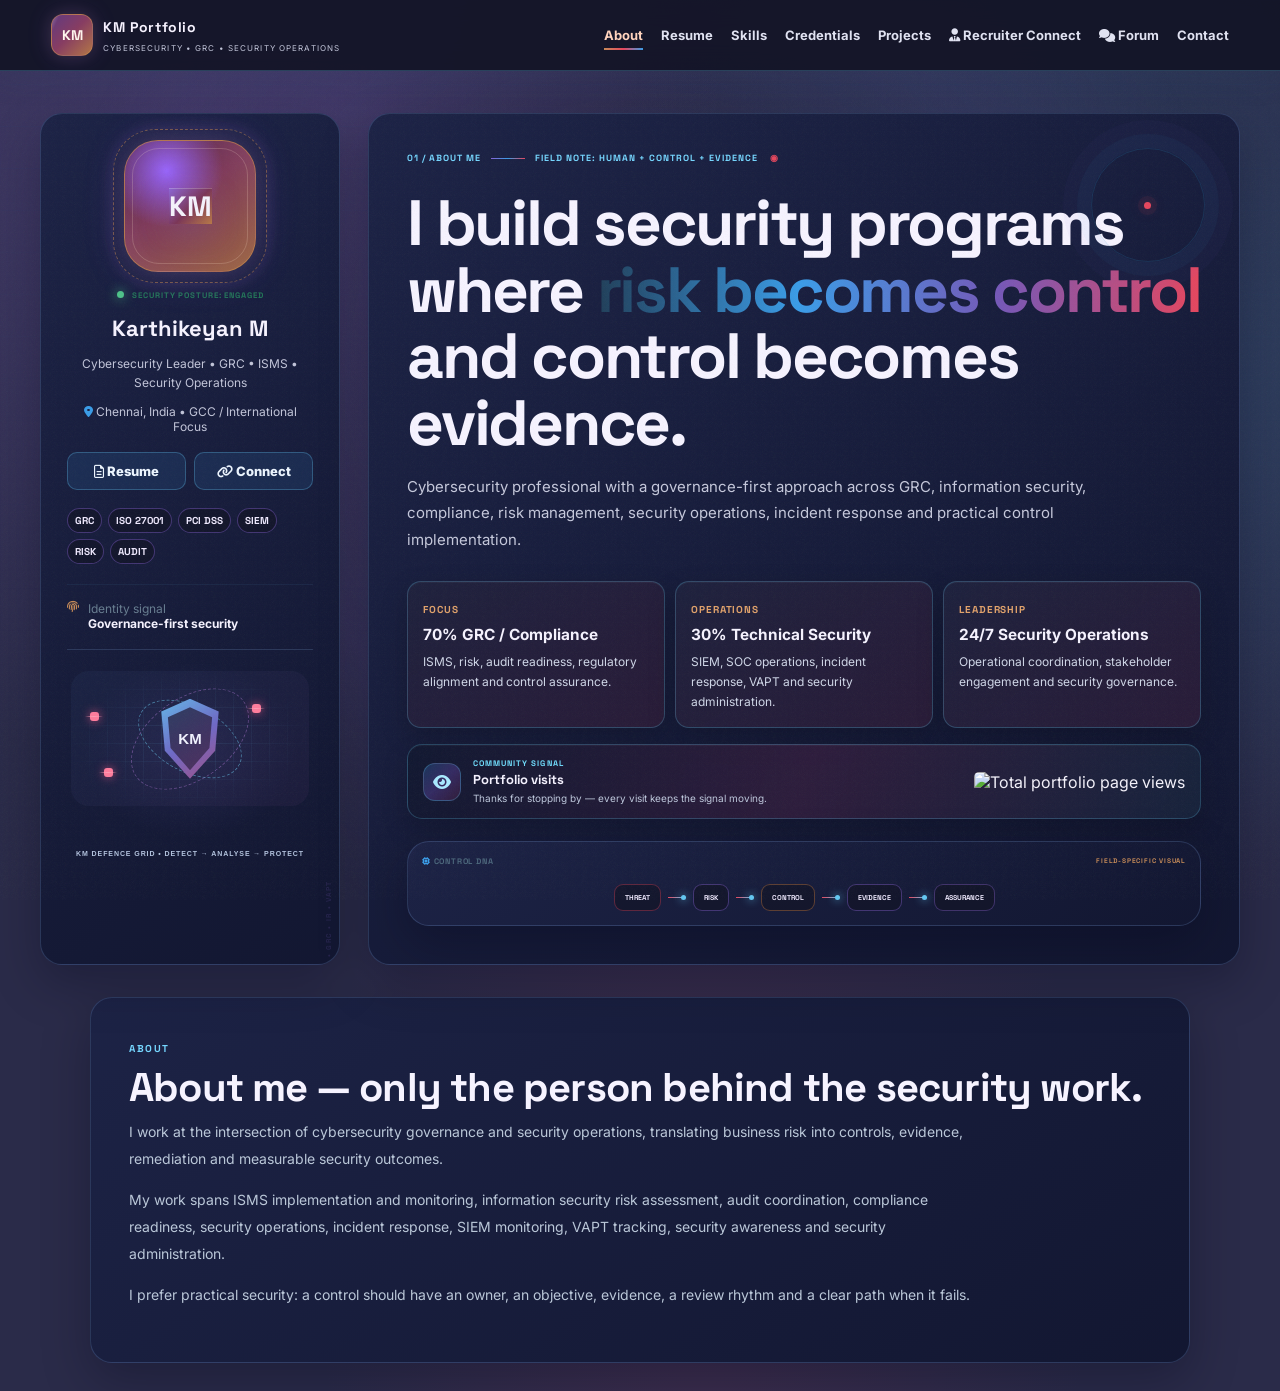
==== index.html @ 3b52d1c2 "Add files via upload" ====
<!doctype html>
<html lang="en">
<head>
<meta charset="utf-8">
<meta name="viewport" content="width=device-width,initial-scale=1">
<meta name="description" content="KM Portfolio — Karthikeyan M’s cybersecurity, GRC, ISMS, compliance, risk and security operations portfolio.">
<meta name="theme-color" content="#17152b"><link rel="canonical" href="https://karthikmani24.github.io/Portfolio_Karthikeyan-M/">
<title>KM Portfolio | Cybersecurity • GRC • Security Operations</title>
<link rel="icon" href="./assets/icons/favicon.svg" type="image/svg+xml">
<link rel="alternate icon" href="./assets/icons/favicon.png" type="image/png">
<link rel="preconnect" href="https://fonts.googleapis.com">
<link rel="preconnect" href="https://fonts.gstatic.com" crossorigin>
<link href="https://fonts.googleapis.com/css2?family=Inter:wght@400;500;600;700;800&family=Space+Grotesk:wght@500;600;700&display=swap" rel="stylesheet">
<link rel="stylesheet" href="https://cdnjs.cloudflare.com/ajax/libs/font-awesome/6.5.2/css/all.min.css" crossorigin="anonymous" referrerpolicy="no-referrer">
<link rel="stylesheet" href="./assets/css/style.css">
</head>
<body>
<div class="v11-noise" aria-hidden="true"></div>
<div class="v11-grid" aria-hidden="true"></div>
<div class="v11-particles" aria-hidden="true"><i></i><i></i><i></i><i></i><i></i><i></i><i></i><i></i></div>

<header class="v11-top">
  <a class="v11-brand" href="#about" data-page-link="about"><span>KM</span><b>KM Portfolio</b><small>CYBERSECURITY • GRC • SECURITY OPERATIONS</small></a>
  <button id="v11Menu" class="v11-menu" aria-expanded="false"><i class="fa-solid fa-bars"></i></button>
  <nav id="v11Nav" aria-label="Primary navigation">
    <a href="#about" data-page-link="about">About</a>
    <a href="#resume" data-page-link="resume">Resume</a>
    <a href="#skills" data-page-link="skills">Skills</a>
    <a href="#credentials" data-page-link="credentials">Credentials</a>
    <a href="#projects" data-page-link="projects">Projects</a>
    <a href="#recruiters" data-page-link="recruiters"><i class="fa-solid fa-user-tie"></i> Recruiter Connect</a>
    <a href="#forum" data-page-link="forum"><i class="fa-solid fa-comments"></i> Forum</a>
    <a href="#contact" data-page-link="contact">Contact</a>
  </nav>
</header>

<main id="top">
<div class="page-panel" data-page="about">
<section class="v11-shell v11-hero">
  <aside class="v11-profile-card">
    <div class="v11-avatar"><span>KM</span><i></i></div>
    <div class="v11-status"><span></span> SECURITY POSTURE: ENGAGED</div>
    <h1>Karthikeyan M</h1>
    <p class="v11-role">Cybersecurity Leader • GRC • ISMS • Security Operations</p>
    <div class="v11-location"><i class="fa-solid fa-location-dot"></i> Chennai, India <span>•</span> GCC / International Focus</div>
    <div class="v11-profile-actions">
      <a href="resume.pdf" target="_blank" rel="noopener"><i class="fa-regular fa-file-lines"></i> Resume</a>
      <a href="#contact"><i class="fa-solid fa-link"></i> Connect</a>
    </div>
    <div class="v11-profile-tags"><span>GRC</span><span>ISO 27001</span><span>PCI DSS</span><span>SIEM</span><span>RISK</span><span>AUDIT</span></div>
    <div class="v11-side-note"><i class="fa-solid fa-fingerprint"></i><span>Identity signal<br><b>Governance-first security</b></span></div>
  <div class="km-cyber-mascot v18-cyber-defense" aria-label="Animated cyber defence grid">
<div class="defense-stage"><div class="defense-grid"></div><div class="defense-orbit orbit-one"></div><div class="defense-orbit orbit-two"></div>
<div class="defense-packet packet-one"></div><div class="defense-packet packet-two"></div><div class="defense-packet packet-three"></div>
<div class="defense-shield"><span class="shield-core">KM</span><span class="shield-check">✓</span></div><div class="defense-pulse"></div><div class="defense-lock"><span></span><b>LOCKED</b></div></div>
<div class="defense-status"><span class="defense-stage-detect">THREAT SIGNAL DETECTED</span><span class="defense-stage-analyse">ANALYSING • ISOLATING</span><span class="defense-stage-secure">SYSTEM SECURED ✓</span></div>
<div class="mascot-caption">KM DEFENCE GRID • DETECT → ANALYSE → PROTECT</div></div></aside>

  <div class="v11-hero-main">
    <div class="v11-kicker"><span>01 / ABOUT ME</span><i></i><b>FIELD NOTE: HUMAN + CONTROL + EVIDENCE</b></div>
    <h2>I build security programs where <em>risk becomes control</em> and control becomes evidence.</h2>
    <p class="v11-intro">Cybersecurity professional with a governance-first approach across GRC, information security, compliance, risk management, security operations, incident response and practical control implementation.</p>
    <div class="v11-about-grid">
      <article><span>FOCUS</span><b>70% GRC / Compliance</b><p>ISMS, risk, audit readiness, regulatory alignment and control assurance.</p></article>
      <article><span>OPERATIONS</span><b>30% Technical Security</b><p>SIEM, SOC operations, incident response, VAPT and security administration.</p></article>
      <article><span>LEADERSHIP</span><b>24/7 Security Operations</b><p>Operational coordination, stakeholder engagement and security governance.</p></article>
    </div>
    <div class="visitor-count-card" aria-label="Portfolio visitor counter">
      <div class="visitor-count-icon"><i class="fa-solid fa-eye"></i></div>
      <div class="visitor-count-copy"><span>COMMUNITY SIGNAL</span><b>Portfolio visits</b><small>Thanks for stopping by — every visit keeps the signal moving.</small></div>
      <img class="visitor-count-badge" src="https://visitor-badge.laobi.icu/badge?page_id=karthikmani24.github.io.Portfolio_Karthikeyan-M&amp;left_text=Portfolio%20Views&amp;left_color=%2323213B&amp;right_color=%233B9DE8" alt="Total portfolio page views" loading="eager" referrerpolicy="no-referrer">
    </div>
    <div class="v11-command">
      <div class="command-head"><span><i class="fa-solid fa-microchip"></i> CONTROL DNA</span><small>FIELD-SPECIFIC VISUAL</small></div>
      <div class="dna">
        <span class="dna-node n1">THREAT</span><i></i><span class="dna-node n2">RISK</span><i></i><span class="dna-node n3">CONTROL</span><i></i><span class="dna-node n4">EVIDENCE</span><i></i><span class="dna-node n5">ASSURANCE</span>
      </div>
      <div class="dna-scan"></div>
    </div>
  </div>
</section>

<section id="about" class="v11-section">
  <div class="v11-heading"><small>ABOUT</small><h2>About me — only the person behind the security work.</h2></div>
  <div class="about-copy">
    <p>I work at the intersection of cybersecurity governance and security operations, translating business risk into controls, evidence, remediation and measurable security outcomes.</p>
    <p>My work spans ISMS implementation and monitoring, information security risk assessment, audit coordination, compliance readiness, security operations, incident response, SIEM monitoring, VAPT tracking, security awareness and security administration.</p>
    <p>I prefer practical security: a control should have an owner, an objective, evidence, a review rhythm and a clear path when it fails.</p>
  </div>
</section>
</div>

<section id="resume" class="v11-section page-panel" data-page="resume">
  <div class="v11-heading"><small>RESUME</small><h2>Experience, education and career evidence.</h2></div>
  <div class="resume-grid">
    <div class="resume-column">
      <h3><i class="fa-solid fa-briefcase"></i> Experience</h3>
      <article class="timeline-card"><span>CYBERSECURITY / GRC</span><h4>Security Leadership & Governance</h4><p>ISMS monitoring, security governance, risk management, audit coordination, compliance readiness, security operations and multi-site security support.</p><b>GRC • ISMS • AUDIT • RISK • SECURITY OPERATIONS</b></article>
      <article class="timeline-card"><span>SOC / SECURITY OPERATIONS</span><h4>24/7 Monitoring & Incident Response</h4><p>SIEM monitoring, incident response playbooks, threat management, security administration, control validation and operational security coordination.</p><b>SIEM • SOC • IR • VAPT • THREAT MANAGEMENT</b></article>
    </div>
    <div class="resume-column">
      <h3><i class="fa-solid fa-graduation-cap"></i> Education & Professional Track</h3>
      <article class="timeline-card"><span>PROFESSIONAL CERTIFICATIONS</span><h4>Cybersecurity + Governance Track</h4><p>CEH, CPSP, CSOCP, CWASP, MCITP and ISO 27001:2022 Lead Auditor track.</p><b>ISMS • PCI DSS • GRC • SECURITY OPERATIONS</b></article>
      <article class="timeline-card"><span>ADVANCED LEARNING</span><h4>Current / Planned Learning</h4><p>CISSP, CCSP and Splunk SIEM learning tracks aligned to cybersecurity leadership and GCC opportunities.</p><b>CISSP • CCSP • SPLUNK</b></article>
    </div>
  </div>
  <div class="resume-actions"><a class="v11-btn primary" href="resume.pdf" target="_blank" rel="noopener"><i class="fa-regular fa-file-pdf"></i> Open Full Resume</a></div>
</section>

<section id="skills" class="v11-section page-panel" data-page="skills">
  <div class="v11-heading"><small>SKILL TAPS</small><h2>Tap a capability. See the security layer behind it.</h2><p>Interactive skill tabs keep the portfolio clean while letting recruiters drill into the capability areas that matter.</p></div>
  <div class="skill-tabs" role="tablist" aria-label="Cybersecurity skills">
    <button class="skill-tab active" role="tab" aria-selected="true" aria-controls="skill-gov" data-skill="skill-gov"><i class="fa-solid fa-shield-halved"></i><span>GRC / ISMS</span></button>
    <button class="skill-tab" role="tab" aria-selected="false" aria-controls="skill-comp" data-skill="skill-comp"><i class="fa-solid fa-scale-balanced"></i><span>Compliance</span></button>
    <button class="skill-tab" role="tab" aria-selected="false" aria-controls="skill-soc" data-skill="skill-soc"><i class="fa-solid fa-tower-broadcast"></i><span>SOC / SIEM</span></button>
    <button class="skill-tab" role="tab" aria-selected="false" aria-controls="skill-risk" data-skill="skill-risk"><i class="fa-solid fa-triangle-exclamation"></i><span>Risk / VAPT</span></button>
    <button class="skill-tab" role="tab" aria-selected="false" aria-controls="skill-ir" data-skill="skill-ir"><i class="fa-solid fa-bolt"></i><span>Incident Response</span></button>
    <button class="skill-tab" role="tab" aria-selected="false" aria-controls="skill-lead" data-skill="skill-lead"><i class="fa-solid fa-users-gear"></i><span>Leadership</span></button>
  </div>
  <div class="skill-panel-wrap">
    <article id="skill-gov" class="skill-panel active" role="tabpanel"><div class="skill-panel-icon"><i class="fa-solid fa-shield-halved"></i></div><div><small>01 / GOVERNANCE</small><h3>GRC / ISMS</h3><p>ISO 27001, ISMS implementation and monitoring, risk registers, control mapping, Statement of Applicability, audit readiness and governance.</p><div class="skill-pills"><b>ISO 27001:2022</b><b>ISMS</b><b>SOA</b><b>Risk Registers</b><b>Control Assurance</b></div></div></article>
    <article id="skill-comp" class="skill-panel" role="tabpanel" hidden><div class="skill-panel-icon"><i class="fa-solid fa-scale-balanced"></i></div><div><small>02 / ASSURANCE</small><h3>COMPLIANCE</h3><p>Compliance readiness, evidence coordination, PCI DSS alignment, regulatory requirements, internal/external audit support and gap analysis.</p><div class="skill-pills"><b>PCI DSS</b><b>Audit Evidence</b><b>Gap Analysis</b><b>Regulatory Readiness</b></div></div></article>
    <article id="skill-soc" class="skill-panel" role="tabpanel" hidden><div class="skill-panel-icon"><i class="fa-solid fa-tower-broadcast"></i></div><div><small>03 / OPERATIONS</small><h3>SOC / SIEM</h3><p>24/7 security operations, SIEM monitoring, log onboarding, connector configuration, tuning, event review and security reporting.</p><div class="skill-pills"><b>Splunk</b><b>SISA ProAct</b><b>ManageEngine ELA</b><b>SOC Operations</b></div></div></article>
    <article id="skill-risk" class="skill-panel" role="tabpanel" hidden><div class="skill-panel-icon"><i class="fa-solid fa-triangle-exclamation"></i></div><div><small>04 / RESILIENCE</small><h3>RISK / VAPT</h3><p>Information security risk assessment, vulnerability management, control effectiveness, treatment planning and remediation roadmaps.</p><div class="skill-pills"><b>Risk Assessment</b><b>VAPT</b><b>Risk Treatment</b><b>Remediation</b></div></div></article>
    <article id="skill-ir" class="skill-panel" role="tabpanel" hidden><div class="skill-panel-icon"><i class="fa-solid fa-bolt"></i></div><div><small>05 / RESPONSE</small><h3>INCIDENT RESPONSE</h3><p>Incident response playbooks, tabletop exercises, escalation paths, breach-response coordination and response-readiness improvements.</p><div class="skill-pills"><b>IR Playbooks</b><b>Tabletop</b><b>Containment</b><b>Recovery</b></div></div></article>
    <article id="skill-lead" class="skill-panel" role="tabpanel" hidden><div class="skill-panel-icon"><i class="fa-solid fa-users-gear"></i></div><div><small>06 / LEADERSHIP</small><h3>SECURITY LEADERSHIP</h3><p>Security team coordination, vendor and third-party engagement, stakeholder management, customer/auditor interaction and multi-site support.</p><div class="skill-pills"><b>Team Leadership</b><b>Vendor Management</b><b>Stakeholder Management</b><b>Audit Coordination</b></div></div></article>
  </div>
</section>

<section id="credentials" class="v11-section page-panel" data-page="credentials">
  <div class="v11-heading"><small>CREDENTIAL VAULT</small><h2>Credentials you can actually open.</h2></div>
  <div class="vault-grid">
    <article class="vault-card" data-cert="assets/certificates/ceh.pdf"><div class="vault-icon"><i class="fa-solid fa-user-secret"></i></div><span>EC-COUNCIL</span><h3>Certified Ethical Hacker</h3><small>CEH</small><button class="view-cert">VIEW CERTIFICATE</button></article>
    <article class="vault-card" data-cert="assets/certificates/cpsp.pdf"><div class="vault-icon"><i class="fa-solid fa-credit-card"></i></div><span>PAYMENT SECURITY</span><h3>Certified Payment Security Practitioner</h3><small>CPSP</small><button class="view-cert">VIEW CERTIFICATE</button></article>
    <article class="vault-card" data-cert="assets/certificates/csocp.pdf"><div class="vault-icon"><i class="fa-solid fa-tower-broadcast"></i></div><span>SECURITY OPERATIONS</span><h3>Security Operations Centre Practitioner</h3><small>CSOCP</small><button class="view-cert">VIEW CERTIFICATE</button></article>
    <article class="vault-card" data-cert="assets/certificates/cwasp.pdf"><div class="vault-icon"><i class="fa-solid fa-bug-slash"></i></div><span>WEB SECURITY</span><h3>Web Application Security Professional</h3><small>CWASP</small><button class="view-cert">VIEW CERTIFICATE</button></article>
    <article class="vault-card" data-cert="assets/certificates/iso-27001-lead-auditor.pdf"><div class="vault-icon"><i class="fa-solid fa-certificate"></i></div><span>ISMS / AUDIT</span><h3>ISO 27001:2022 Lead Auditor</h3><small>Lead Auditor Track</small><button class="view-cert">VIEW CERTIFICATE</button></article>
    <article class="vault-card" data-cert="assets/certificates/mcitp.pdf"><div class="vault-icon"><i class="fa-brands fa-microsoft"></i></div><span>MICROSOFT</span><h3>MCITP</h3><small>Microsoft</small><button class="view-cert">VIEW CERTIFICATE</button></article>
    <article class="vault-card" data-cert="assets/certificates/cybersecurity-masters.pdf"><div class="vault-icon"><i class="fa-solid fa-graduation-cap"></i></div><span>INTELLIPAAT</span><h3>Cybersecurity Master’s</h3><small>Intellipaat</small><button class="view-cert">VIEW CERTIFICATE</button></article>
    <article class="vault-card" data-cert="assets/certificates/cloud-essentials.pdf"><div class="vault-icon"><i class="fa-solid fa-cloud"></i></div><span>INTELLIPAAT</span><h3>CompTIA Cloud Essentials Training</h3><small>Intellipaat</small><button class="view-cert">VIEW CERTIFICATE</button></article>
    <article class="vault-card training-track"><div class="vault-icon"><i class="fa-solid fa-key"></i></div><span>INTELLIPAAT / LEARNING TRACK</span><h3>CISSP Training</h3><small>Training track — certificate file not supplied</small><em class="evidence-status">LEARNING TRACK</em></article>
    <article class="vault-card training-track"><div class="vault-icon"><i class="fa-solid fa-cloud-arrow-up"></i></div><span>INTELLIPAAT / LEARNING TRACK</span><h3>Certified Cloud Security Professional Training</h3><small>Training track — certificate file not supplied</small><em class="evidence-status">LEARNING TRACK</em></article>
    <article class="vault-card" data-cert="assets/certificates/ethical-hacking.pdf"><div class="vault-icon"><i class="fa-solid fa-user-secret"></i></div><span>TRAINING</span><h3>Ethical Hacking</h3><small>Training Certificate</small><button class="view-cert">VIEW CERTIFICATE</button></article>
    <article class="vault-card" data-cert="assets/certificates/osint-dark-web.pdf"><div class="vault-icon"><i class="fa-solid fa-magnifying-glass"></i></div><span>OSINT</span><h3>Mastering OSINT and Dark Web</h3><small>Training Certificate</small><button class="view-cert">VIEW CERTIFICATE</button></article>
    <article class="vault-card" data-cert="assets/certificates/ai-prompting.pdf"><div class="vault-icon"><i class="fa-solid fa-wand-magic-sparkles"></i></div><span>AI</span><h3>One Million Prompter — AI</h3><small>Certificate</small><button class="view-cert">VIEW CERTIFICATE</button></article>
  </div>
</section>


<section id="projects" class="v11-section page-panel" data-page="projects">
<div class="v11-heading"><small>PROJECTS / PRACTICAL EVIDENCE</small><h2>Five projects. One security mindset.</h2><p>Only the five selected projects are shown here. Choose View Project to open each report.</p></div>
<div class="project-grid v16-project-grid">
<article class="project-v11"><span>01 / RED TEAM • IDENTITY SECURITY</span><h3>Identity Exposure Lab</h3><p>Active Directory discovery, Kerberos pre-authentication, service-ticket exposure, NTLM and privilege-impact review.</p><div class="project-chain"><i>DISCOVER</i><b>→</b><i>ASSESS</i><b>→</b><i>VALIDATE</i><b>→</b><i>REMEDIATE</i></div><div class="project-actions"><button class="project-cert-link" data-cert="assets/projects/01-red-team-identity-exposure-evidence.pdf">VIEW PROJECT</button></div></article>
<article class="project-v11"><span>02 / BLUE TEAM • SOC</span><h3>Signal to Story: SOC Detection Lab</h3><p>Endpoint telemetry and detection engineering covering Wazuh agent health, Sysmon events, scan-signal validation, failed logons and detection tuning.</p><div class="project-chain"><i>TELEMETRY</i><b>→</b><i>DETECT</i><b>→</b><i>INVESTIGATE</i><b>→</b><i>TUNE</i></div><div class="project-actions"><button class="project-cert-link" data-cert="assets/projects/02-blue-team-soc-detection-lab.pdf">VIEW PROJECT</button></div></article>
<article class="project-v11"><span>03 / GRC • NIST CSF 2.0</span><h3>ClearPay: Risk into Action</h3><p>Fictional fintech asset inventory, likelihood × impact scoring, NIST CSF 2.0 gap analysis and risk-treatment tracking.</p><div class="project-chain"><i>ASSETS</i><b>→</b><i>RISK</i><b>→</b><i>GAP</i><b>→</b><i>TREAT</i></div><div class="project-actions"><button class="project-cert-link" data-cert="assets/projects/03-grc-fintech-risk-assessment.pdf">VIEW PROJECT</button></div></article>
<article class="project-v11"><span>04 / CEH • THREAT ANALYSIS</span><h3>Threat Analysis &amp; Incident Response</h3><p>Cloud data protection, forensic handling, encoded PowerShell analysis, Sysinternals, PE analysis, phishing and incident response.</p><div class="project-chain"><i>COLLECT</i><b>→</b><i>ANALYSE</i><b>→</b><i>CONTAIN</i><b>→</b><i>RECOVER</i></div><div class="project-actions"><button class="project-cert-link" data-cert="assets/projects/04-ceh-threat-analysis-incident-response.pdf">VIEW PROJECT</button></div></article>
<article class="project-v11"><span>05 / CISSP • SECURITY DOMAINS</span><h3>SecurePay Practical Security Assessment</h3><p>A practical workbook spanning security and risk management, asset security, architecture, network security, IAM, assessment and testing, operations and software development security.</p><div class="project-chain"><i>RISK</i><b>→</b><i>ASSET</i><b>→</b><i>ARCHITECTURE</i><b>→</b><i>ASSURANCE</i></div><div class="project-actions"><button class="project-cert-link" data-cert="assets/projects/05-cissp-securepay-practical-security-assessment.pdf">VIEW PROJECT</button></div></article>
</div></section>

<section id="recruiters" class="v11-section page-panel" data-page="recruiters">
  <div class="v11-heading"><small>CAREER CONNECT</small><h2>Recruiter Connect — built for GCC visibility.</h2><p>Tap a channel to open your supplied career profile or account page. Some job-board links may require you to sign in.</p></div>
  <div class="recruiter-v11-panel">
    <div class="recruiter-v11-head"><div><span>RECRUITER NETWORK</span><h3>Seven recruiter channels. One security profile.</h3></div><div class="recruiter-live"><i></i> OPEN TO GCC / INTERNATIONAL</div></div>
    <div class="recruiter-tabs-v11">
      <a class="recruiter-tab-v11" href="https://www.linkedin.com/in/karthikeyan-m-baa509b0" target="_blank" rel="noopener"><span>in</span><b>LinkedIn</b><small>Professional Network</small></a>
      <a class="recruiter-tab-v11" href="https://www.bayt.com/en/jobseeker/my-account/?_gl=1*za9pd3*_up*MQ..*_ga*MTkxOTQwMTkzNS4xNzkwNjc2OTEz*_ga_1NKPLGNKKD*czE3OTA2NzY5MTMkbzEkZzAkdDE3OTA2NzY5MTMkajYwJGwwJGgw" target="_blank" rel="noopener"><span>BY</span><b>Bayt</b><small>GCC Recruitment</small></a>
      <a class="recruiter-tab-v11" href="https://www.gulftalent.com/candidates/edit-cv?isFromFreeCV=0" target="_blank" rel="noopener"><span>GT</span><b>GulfTalent</b><small>Gulf Professionals</small></a>
      <a class="recruiter-tab-v11" href="https://www.naukrigulf.com/mnj/userProfile/myHome" target="_blank" rel="noopener"><span>NG</span><b>Naukri Gulf</b><small>GCC Jobs</small></a>
      <a class="recruiter-tab-v11" href="https://www.naukri.com/mnjuser/profile?id=&amp;altresid" target="_blank" rel="noopener"><span>NK</span><b>Naukri</b><small>India / Global</small></a>
      <a class="recruiter-tab-v11" href="https://gulfcareers.com/portal/dashboard" target="_blank" rel="noopener"><span>GC</span><b>Gulf Careers</b><small>GCC Opportunities</small></a>
      <a class="recruiter-tab-v11" href="https://www.gulfjobs.com/home#google_vignette" target="_blank" rel="noopener"><span>GJ</span><b>GulfJobs</b><small>Gulf Opportunities</small></a>
    </div>
    <div class="recruiter-preview-v11"><i class="preview-pulse"></i><div><small>PROFILE POSITIONING</small><h4>Cybersecurity • GRC • ISMS • Compliance • Security Operations</h4><p>Targeting Cybersecurity Manager, GRC Manager, Information Security Manager, Security Governance and Security Operations leadership roles.</p></div></div>
  </div>
</section>

<section id="forum" class="v11-section page-panel" data-page="forum">
  <div class="v11-heading"><small>FORUM / COMMUNITY</small><h2>Security conversations beyond the resume.</h2><p>Practical discussion around GRC, ISO 27001, PCI DSS, VAPT, SOC, SIEM, incident response, AI security and GCC career growth.</p></div>
  <div class="forum-teaser-card"><div><span>COMMUNITY CHANNEL</span><h3>THREAT → DISCUSS → LEARN → CONTROL</h3><p>Use the forum as the conversation layer of the portfolio. Topics are hosted through GitHub Discussions.</p></div><div class="contact-actions"><a class="v11-btn primary" href="forum.html"><i class="fa-solid fa-comments"></i> Open Forum Hub</a><a class="v11-btn" href="https://github.com/Karthikmani24/Portfolio_Karthikeyan-M/discussions" target="_blank" rel="noopener"><i class="fa-brands fa-github"></i> Discussions</a></div></div>
  <div class="forum-topic-grid forum-topic-grid-main">
    <a href="https://github.com/Karthikmani24/Portfolio_Karthikeyan-M/discussions" target="_blank" rel="noopener" class="forum-topic"><i class="fa-solid fa-shield-halved"></i><b>GRC & ISMS</b><span>Governance, controls, risk and evidence.</span></a>
    <a href="https://github.com/Karthikmani24/Portfolio_Karthikeyan-M/discussions" target="_blank" rel="noopener" class="forum-topic"><i class="fa-solid fa-file-shield"></i><b>ISO 27001</b><span>Clauses, Annex A, SoA and audit practice.</span></a>
    <a href="https://github.com/Karthikmani24/Portfolio_Karthikeyan-M/discussions" target="_blank" rel="noopener" class="forum-topic"><i class="fa-solid fa-tower-broadcast"></i><b>SOC / SIEM</b><span>Monitoring, detection and operational security.</span></a>
    <a href="https://github.com/Karthikmani24/Portfolio_Karthikeyan-M/discussions" target="_blank" rel="noopener" class="forum-topic"><i class="fa-solid fa-briefcase"></i><b>GCC Careers</b><span>Roles, interviews, skills and growth.</span></a>
  </div>
</section>

<section id="contact" class="v11-section page-panel" data-page="contact">
  <div class="v11-heading"><small>CONTACT / CONNECT</small><h2>Connect when the opportunity is right.</h2><p>Email and phone stay hidden until you choose to reveal them.</p></div>
  <div class="contact-v11">
    <p>Open to GCC and international opportunities across cybersecurity, GRC, compliance, information security and security operations.</p>
    <div class="contact-actions">
      <a href="resume.pdf" target="_blank" rel="noopener" class="v11-btn primary"><i class="fa-regular fa-file-lines"></i> Resume</a>
      <button type="button" class="v11-btn contact-reveal" data-kind="email" data-value="karthimichel@gmail.com"><i class="fa-solid fa-envelope"></i> <span>Reveal Email</span></button>
      <button type="button" class="v11-btn contact-reveal" data-kind="phone" data-value="+919941875820"><i class="fa-solid fa-phone"></i> <span>Reveal Phone</span></button>
    </div>
    <div class="contact-reveal-status" id="contactRevealStatus" aria-live="polite"></div>
  </div>
</section>
</main>

<div class="v11-modal" id="certModal" aria-hidden="true">
  <button class="modal-close" id="modalClose" aria-label="Close certificate"><i class="fa-solid fa-xmark"></i></button>
  <div class="modal-shell"><div class="modal-head"><span>SECURITY EVIDENCE VAULT</span><small id="modalPath" aria-hidden="true"></small></div><div id="certViewer"></div></div>
</div>

<script src="./assets/js/main.js"></script>
</body>
</html>
---- assets/css/style.css ----
@import url('https://fonts.googleapis.com/css2?family=Inter:wght@400;500;600;700;800&family=Space+Grotesk:wght@500;600;700&display=swap');
:root{
 --bg:#080A18;--bg2:#0D1030;--panel:rgba(15,20,46,.78);--panel2:rgba(21,27,59,.82);
 --blue:#3BA7FF;--electric:#69D9FF;--purple:#9A67FF;--burg:#76264F;--red:#F04B62;--copper:#C98A52;
 --text:#F5F7FF;--muted:#AEB9D0;--line:rgba(105,217,255,.18);--shadow:0 24px 80px rgba(0,0,0,.42);
}
*{box-sizing:border-box}
html{scroll-behavior:smooth}
body{margin:0;background:
 radial-gradient(circle at 8% 10%,rgba(154,103,255,.18),transparent 25%),
 radial-gradient(circle at 90% 12%,rgba(59,167,255,.18),transparent 25%),
 radial-gradient(circle at 78% 76%,rgba(118,38,79,.20),transparent 27%),
 radial-gradient(circle at 20% 88%,rgba(240,75,98,.08),transparent 25%),
 linear-gradient(135deg,#070917,#0C1026 45%,#10152F 70%,#090A18);
 color:var(--text);font-family:Inter,system-ui,sans-serif;overflow-x:hidden}
body:before{content:"";position:fixed;inset:0;pointer-events:none;background:radial-gradient(circle at 50% 40%,transparent 0 22%,rgba(154,103,255,.045) 50%,transparent 72%);animation:v11Breath 10s ease-in-out infinite alternate;z-index:-2}
@keyframes v11Breath{to{transform:scale(1.08);opacity:.75}}
.v11-noise{position:fixed;inset:0;pointer-events:none;opacity:.035;z-index:10;background-image:url("data:image/svg+xml,%3Csvg xmlns='http://www.w3.org/2000/svg' width='140' height='140'%3E%3Cfilter id='n'%3E%3CfeTurbulence baseFrequency='.9' numOctaves='3' stitchTiles='stitch'/%3E%3C/filter%3E%3Crect width='100%25' height='100%25' filter='url(%23n)' opacity='.55'/%3E%3C/svg%3E")}
.v11-grid{position:fixed;inset:0;pointer-events:none;z-index:-1;background:linear-gradient(rgba(105,217,255,.055) 1px,transparent 1px),linear-gradient(90deg,rgba(154,103,255,.045) 1px,transparent 1px);background-size:42px 42px;mask-image:linear-gradient(to bottom,#000,transparent 88%);animation:v11Grid 24s linear infinite}
@keyframes v11Grid{to{background-position:42px 42px}}
.v11-particles i{position:fixed;width:3px;height:3px;border-radius:50%;background:var(--electric);box-shadow:0 0 14px var(--electric);opacity:.45;animation:v11Particle 8s ease-in-out infinite;z-index:-1}
.v11-particles i:nth-child(1){left:12%;top:22%}.v11-particles i:nth-child(2){left:82%;top:20%;animation-delay:1s;background:var(--copper)}.v11-particles i:nth-child(3){left:24%;top:70%;animation-delay:2s;background:var(--red)}.v11-particles i:nth-child(4){left:74%;top:62%;animation-delay:3s}.v11-particles i:nth-child(5){left:52%;top:28%;animation-delay:4s;background:var(--purple)}.v11-particles i:nth-child(6){left:90%;top:82%;animation-delay:5s;background:var(--red)}.v11-particles i:nth-child(7){left:7%;top:88%;animation-delay:6s;background:var(--copper)}.v11-particles i:nth-child(8){left:46%;top:86%;animation-delay:7s}
@keyframes v11Particle{0%,100%{transform:translate3d(0,0,0);opacity:.25}50%{transform:translate3d(0,-18px,0);opacity:.9}}
.v11-top{position:sticky;top:0;z-index:30;display:flex;align-items:center;justify-content:space-between;gap:20px;padding:14px clamp(18px,4vw,64px);background:rgba(6,8,22,.78);border-bottom:1px solid var(--line);backdrop-filter:blur(16px)}
.v11-brand{display:grid;grid-template-columns:42px 1fr;column-gap:10px;text-decoration:none;color:var(--text);align-items:center}.v11-brand span{grid-row:span 2;width:42px;height:42px;border-radius:12px;display:grid;place-items:center;font:800 14px "Space Grotesk";background:linear-gradient(135deg,var(--purple),var(--blue),var(--burg));box-shadow:0 0 30px rgba(59,167,255,.2);animation:v11Logo 5s ease-in-out infinite}.v11-brand b{font:800 13px "Space Grotesk";letter-spacing:.08em}.v11-brand small{font-size:8px;letter-spacing:.14em;color:var(--muted)}@keyframes v11Logo{50%{transform:rotate(2deg) translateY(-2px);box-shadow:0 0 40px rgba(154,103,255,.28)}}
#v11Nav{display:flex;gap:18px}#v11Nav a{color:#C9D5E8;text-decoration:none;font-size:12px;font-weight:700;position:relative}#v11Nav a:after{content:"";position:absolute;left:0;right:100%;bottom:-7px;height:2px;background:linear-gradient(90deg,var(--blue),var(--red));transition:.3s}#v11Nav a:hover:after{right:0}.v11-menu{display:none}
.v11-shell{width:min(1200px,calc(100% - 36px));margin:42px auto 0}.v11-hero{display:grid;grid-template-columns:300px 1fr;gap:28px;align-items:stretch}
.v11-profile-card,.v11-hero-main,.v11-section,.v11-command,.timeline-card,.skill-matrix article,.vault-card,.project-v11,.contact-v11{border:1px solid var(--line);background:linear-gradient(145deg,rgba(20,27,59,.84),rgba(8,12,29,.78));box-shadow:var(--shadow);border-radius:22px}
.v11-profile-card{padding:26px;position:relative;overflow:hidden}.v11-profile-card:before{content:"";position:absolute;inset:0;background:linear-gradient(120deg,transparent 30%,rgba(105,217,255,.07),transparent 70%);transform:translateX(-120%);animation:v11Sweep 8s ease-in-out infinite}@keyframes v11Sweep{35%,100%{transform:translateX(120%)}}
.v11-avatar{width:132px;height:132px;margin:0 auto 18px;border-radius:34px;display:grid;place-items:center;position:relative;background:radial-gradient(circle at 35% 25%,var(--purple),var(--burg) 50%,#090A18 78%);border:1px solid rgba(105,217,255,.35);box-shadow:0 0 55px rgba(154,103,255,.2),inset 0 0 30px rgba(255,255,255,.04);font:800 28px "Space Grotesk"}.v11-avatar i{position:absolute;inset:-10px;border:1px dashed rgba(105,217,255,.3);border-radius:42px;animation:v11Spin 12s linear infinite}@keyframes v11Spin{to{transform:rotate(360deg)}}
.v11-status{font:800 8px "Space Grotesk";letter-spacing:.11em;color:#91F1C1;text-align:center}.v11-status span{display:inline-block;width:7px;height:7px;border-radius:50%;background:#72E4A8;box-shadow:0 0 12px #72E4A8;margin-right:6px;animation:v11Blink 1.8s ease-in-out infinite}@keyframes v11Blink{50%{opacity:.3;transform:scale(.65)}}
.v11-profile-card h1{text-align:center;font:800 22px "Space Grotesk";margin:14px 0 7px}.v11-role{text-align:center;color:#B8C4D8;font-size:12px;line-height:1.6}.v11-location{font-size:10px;color:var(--muted);text-align:center}.v11-location i{color:var(--electric)}
.v11-profile-actions{display:grid;grid-template-columns:1fr 1fr;gap:8px;margin:18px 0}.v11-profile-actions a,.v11-btn{border:1px solid rgba(105,217,255,.22);border-radius:10px;padding:10px;text-align:center;text-decoration:none;color:#DCEBFA;font-size:10px;font-weight:800;background:rgba(59,167,255,.06)}.v11-profile-actions a:hover,.v11-btn:hover{border-color:var(--electric);box-shadow:0 0 25px rgba(59,167,255,.12)}
.v11-profile-tags{display:flex;flex-wrap:wrap;gap:6px}.v11-profile-tags span{font:700 7px "Space Grotesk";color:#B7DFFF;border:1px solid rgba(154,103,255,.25);padding:5px 7px;border-radius:999px;background:rgba(118,38,79,.12)}.v11-side-note{margin-top:20px;padding-top:16px;border-top:1px solid rgba(105,217,255,.1);display:flex;gap:9px;color:var(--muted);font-size:9px}.v11-side-note i{color:var(--copper)}.v11-side-note b{color:#E8F1FF}
.v11-hero-main{padding:38px;overflow:hidden;position:relative}.v11-kicker{display:flex;align-items:center;gap:10px;color:var(--electric);font:800 9px "Space Grotesk";letter-spacing:.11em}.v11-kicker i{width:34px;height:1px;background:linear-gradient(90deg,var(--blue),var(--red));animation:v11Line 2s ease-in-out infinite alternate}@keyframes v11Line{to{width:70px}}
.v11-hero-main h2{max-width:850px;font:800 clamp(32px,5vw,66px)/1.04 "Space Grotesk";margin:26px 0 18px;letter-spacing:-.035em}.v11-hero-main h2 em{font-style:normal;background:linear-gradient(90deg,#FFF,var(--electric),#C49BFF,var(--red));-webkit-background-clip:text;background-clip:text;color:transparent}.v11-intro{max-width:760px;color:#C0CBDB;font-size:15px;line-height:1.75}
.v11-about-grid{display:grid;grid-template-columns:repeat(3,1fr);gap:10px;margin-top:28px}.v11-about-grid article{padding:15px;border:1px solid rgba(105,217,255,.1);border-radius:14px;background:rgba(8,12,28,.4);animation:v11Card 5s ease-in-out infinite}.v11-about-grid article:nth-child(2){animation-delay:1s}.v11-about-grid article:nth-child(3){animation-delay:2s}@keyframes v11Card{50%{transform:translateY(-3px);border-color:rgba(201,138,82,.24)}}.v11-about-grid span{font:700 7px "Space Grotesk";color:var(--copper)}.v11-about-grid b{display:block;font-size:13px;margin:7px 0}.v11-about-grid p{margin:0;color:#98A9BF;font-size:10px;line-height:1.6}
.v11-command{margin-top:22px;padding:14px;background:linear-gradient(120deg,rgba(59,167,255,.08),rgba(118,38,79,.11));overflow:hidden;position:relative}.command-head{display:flex;justify-content:space-between;font:800 8px "Space Grotesk";letter-spacing:.1em;color:#B9D8EA}.command-head i{color:var(--electric)}.command-head small{color:var(--copper)}
.dna{display:flex;align-items:center;gap:7px;justify-content:center;flex-wrap:wrap;margin-top:18px}.dna-node{padding:8px 10px;border-radius:9px;border:1px solid rgba(105,217,255,.2);background:rgba(5,10,25,.72);font:800 7px "Space Grotesk";color:#DDEBFA;position:relative;animation:v11Dna 3.5s ease-in-out infinite}.dna-node.n2{animation-delay:.5s}.dna-node.n3{animation-delay:1s}.dna-node.n4{animation-delay:1.5s}.dna-node.n5{animation-delay:2s}.dna-node.n1{border-color:rgba(240,75,98,.4)}.dna-node.n3{border-color:rgba(201,138,82,.45)}.dna-node.n5{border-color:rgba(154,103,255,.45)}@keyframes v11Dna{50%{transform:translateY(-4px);box-shadow:0 0 22px rgba(59,167,255,.12)}}.dna>b{}.dna i{width:18px;height:1px;background:linear-gradient(90deg,var(--red),var(--electric));position:relative}.dna i:after{content:"";position:absolute;width:5px;height:5px;border-radius:50%;background:var(--electric);right:0;top:-2px;box-shadow:0 0 9px var(--electric);animation:v11Flow 1.6s linear infinite}@keyframes v11Flow{from{right:100%}to{right:0}}
.v11-section{width:min(1100px,calc(100% - 36px));margin:28px auto;padding:38px}.v11-heading small{font:800 8px "Space Grotesk";color:var(--electric);letter-spacing:.16em}.v11-heading h2{font:800 clamp(25px,3.3vw,40px)/1.12 "Space Grotesk";margin:10px 0 8px}.v11-heading p{color:var(--muted);font-size:11px}.v11-heading code{color:var(--copper)}
.about-copy{max-width:850px;color:#BAC7D8;font-size:14px;line-height:1.9}.about-copy p{margin:0 0 15px}
.resume-grid{display:grid;grid-template-columns:1fr 1fr;gap:18px;margin-top:22px}.resume-column h3{font:800 12px "Space Grotesk";color:#DCEBFA}.resume-column h3 i{color:var(--copper);margin-right:7px}.timeline-card{padding:19px;margin-top:12px;border-radius:16px;animation:v11Card 6s ease-in-out infinite}.timeline-card:nth-child(3){animation-delay:1.4s}.timeline-card span,.project-v11>span,.vault-card>span{font:800 7px "Space Grotesk";color:var(--electric);letter-spacing:.1em}.timeline-card h4{font:700 17px Space Grotesk;margin:8px 0}.timeline-card p{color:#A9B8CB;font-size:11px;line-height:1.7}.timeline-card b{font:800 7px "Space Grotesk";color:var(--copper);letter-spacing:.08em}.resume-actions{margin-top:20px}
.v11-btn.primary{background:linear-gradient(110deg,var(--blue),var(--purple),var(--red));border:none;color:white}
.skill-matrix{display:grid;grid-template-columns:repeat(3,1fr);gap:12px;margin-top:22px}.skill-matrix article{padding:20px;border-radius:17px;position:relative;overflow:hidden}.skill-matrix article:after{content:"";position:absolute;left:-100%;top:0;width:55%;height:1px;background:linear-gradient(90deg,transparent,var(--electric),transparent);animation:v11Scan 7s linear infinite}.skill-matrix article:nth-child(2):after{animation-delay:1s}.skill-matrix article:nth-child(3):after{animation-delay:2s}.skill-matrix article:nth-child(4):after{animation-delay:3s}.skill-matrix article:nth-child(5):after{animation-delay:4s}.skill-matrix article:nth-child(6):after{animation-delay:5s}@keyframes v11Scan{to{left:150%}}.skill-matrix i{font-size:18px;color:var(--blue)}.skill-matrix span{display:block;font:800 7px "Space Grotesk";color:var(--electric);margin-top:13px}.skill-matrix b{display:block;margin-top:6px;font-size:18px}.skill-matrix p{color:#99A9BE;font-size:10px;line-height:1.6}
.vault-grid{display:grid;grid-template-columns:repeat(3,1fr);gap:13px;margin-top:22px}.vault-card{padding:19px;border-radius:17px;position:relative;overflow:hidden;transition:transform .3s,border-color .3s}.vault-card:hover{transform:translateY(-5px);border-color:rgba(105,217,255,.4)}.vault-card:before{content:"";position:absolute;inset:0;background:linear-gradient(110deg,transparent 35%,rgba(105,217,255,.08),transparent 65%);transform:translateX(-120%);animation:v11Sweep 7s ease-in-out infinite}.vault-icon{width:46px;height:46px;border-radius:13px;display:grid;place-items:center;background:linear-gradient(135deg,rgba(59,167,255,.2),rgba(118,38,79,.28));color:var(--electric);font-size:17px;margin-bottom:13px}.vault-card h3{font-size:15px;line-height:1.35;margin:7px 0}.vault-card small{color:#9EADC1;font-size:10px}.view-cert,.project-cert-link{margin-top:14px;width:100%;padding:9px;border-radius:9px;border:1px solid rgba(105,217,255,.22);background:rgba(59,167,255,.06);color:#DCEBFA;font:800 7px "Space Grotesk";cursor:pointer}.view-cert:hover,.project-cert-link:hover{border-color:var(--copper);box-shadow:0 0 22px rgba(201,138,82,.12)}
.project-grid{display:grid;grid-template-columns:1fr 1fr;gap:15px;margin-top:22px}.project-v11{padding:22px;border-radius:18px;overflow:hidden;position:relative}.project-v11:nth-child(1){background:linear-gradient(135deg,rgba(59,167,255,.11),rgba(118,38,79,.11))}.project-v11:nth-child(2){background:linear-gradient(135deg,rgba(105,217,255,.09),rgba(240,75,98,.08))}.project-v11:nth-child(3){background:linear-gradient(135deg,rgba(154,103,255,.1),rgba(201,138,82,.08))}.project-v11:nth-child(4){background:linear-gradient(135deg,rgba(118,38,79,.13),rgba(59,167,255,.08))}.project-v11 h3{font-size:20px;margin:9px 0}.project-v11 p{color:#A6B5C8;font-size:11px;line-height:1.7}.project-chain{display:flex;flex-wrap:wrap;align-items:center;gap:6px;margin-top:15px}.project-chain i{font:800 6px "Space Grotesk";font-style:normal;color:#DDEBFA;padding:6px 7px;border-radius:7px;background:rgba(5,10,25,.7);border:1px solid rgba(105,217,255,.14)}.project-chain b{font-size:10px;color:var(--copper)}.contact-v11{padding:25px;display:flex;justify-content:space-between;align-items:center;gap:18px}.contact-v11 p{margin:0;color:#B4C1D2;line-height:1.7;font-size:12px}.contact-actions{display:flex;gap:8px;flex-wrap:wrap}
.v11-modal{position:fixed;inset:0;background:rgba(2,4,14,.88);backdrop-filter:blur(12px);z-index:100;display:none;align-items:center;justify-content:center;padding:20px}.v11-modal.open{display:flex;animation:v11Modal .25s ease}@keyframes v11Modal{from{opacity:0}to{opacity:1}}.modal-close{position:absolute;right:24px;top:20px;width:40px;height:40px;border-radius:50%;border:1px solid rgba(105,217,255,.3);background:#10162E;color:white;cursor:pointer}.modal-shell{width:min(1000px,95vw);height:min(86vh,800px);background:#0B1024;border:1px solid rgba(105,217,255,.22);border-radius:18px;overflow:hidden;box-shadow:0 30px 100px rgba(0,0,0,.55)}.modal-head{height:48px;display:flex;align-items:center;justify-content:space-between;padding:0 15px;border-bottom:1px solid rgba(105,217,255,.12);font:800 8px "Space Grotesk";color:var(--electric)}.modal-head small{color:#8293AA;max-width:55%;overflow:hidden;text-overflow:ellipsis;white-space:nowrap}.modal-shell iframe,.modal-shell img{width:100%;height:calc(100% - 48px);border:0;object-fit:contain;background:#0B1024}
@media(max-width:900px){.v11-hero{grid-template-columns:1fr}.v11-profile-card{max-width:520px;margin:auto;width:100%}.skill-matrix{grid-template-columns:repeat(2,1fr)}.vault-grid{grid-template-columns:repeat(2,1fr)}}
@media(max-width:700px){.v11-top{padding:11px 15px}.v11-brand b{font-size:10px}.v11-brand small{font-size:6px}.v11-menu{display:block;background:none;border:1px solid var(--line);color:white;border-radius:8px;padding:8px}.v11-top nav{position:absolute;left:12px;right:12px;top:70px;display:none;flex-direction:column;padding:12px;border:1px solid var(--line);border-radius:14px;background:#0B1024;box-shadow:var(--shadow)}.v11-top nav.open{display:flex}.v11-shell,.v11-section{width:min(100% - 20px,1100px)}.v11-hero-main,.v11-section{padding:24px}.v11-hero-main h2{font-size:31px}.v11-about-grid{grid-template-columns:1fr}.resume-grid,.project-grid{grid-template-columns:1fr}.skill-matrix,.vault-grid{grid-template-columns:1fr}.contact-v11{display:block}.contact-actions{margin-top:15px}.v11-profile-card{padding:22px}.dna{gap:5px}.dna i{width:10px}.dna-node{padding:7px 6px;font-size:6px}.v11-grid{background-size:30px 30px}}
@media(max-width:420px){.v11-brand small{display:none}.v11-hero-main h2{font-size:27px}.v11-heading h2{font-size:24px}.v11-section{padding:20px}.v11-profile-actions{grid-template-columns:1fr}.project-chain b{display:none}.project-chain{gap:5px}.dna-node{font-size:5.5px}}
@media(prefers-reduced-motion:reduce){*,*:before,*:after{animation:none!important;transition:none!important;scroll-behavior:auto!important}}
@media(hover:none) and (pointer:coarse){.vault-card:hover,.v11-btn:hover,.view-cert:hover{transform:none;box-shadow:none}.v11-grid{animation-duration:40s}.v11-particles i{animation-duration:12s}.v11-sweep{animation-duration:14s}}

/* V11 update: interactive skill tabs, hidden contact reveal and forum teaser */
.skill-tabs{display:grid;grid-template-columns:repeat(6,1fr);gap:8px;margin-top:22px}
.skill-tab{min-height:74px;border:1px solid rgba(105,217,255,.14);border-radius:14px;background:rgba(8,12,28,.55);color:#B8C7DA;cursor:pointer;padding:12px 8px;font:700 8px "Space Grotesk";transition:transform .25s,border-color .25s,background .25s,box-shadow .25s}
.skill-tab i{display:block;font-size:18px;color:var(--blue);margin-bottom:8px}.skill-tab span{display:block}.skill-tab:hover{transform:translateY(-3px);border-color:rgba(105,217,255,.35)}
.skill-tab.active{background:linear-gradient(135deg,rgba(59,167,255,.14),rgba(154,103,255,.12),rgba(240,75,98,.08));border-color:rgba(105,217,255,.48);box-shadow:0 0 28px rgba(59,167,255,.09);color:#F7FAFF}.skill-tab.active i{color:var(--electric)}
.skill-panel-wrap{margin-top:12px}.skill-panel{min-height:190px;padding:24px;border-radius:18px;display:grid;grid-template-columns:62px 1fr;gap:18px;align-items:start;background:linear-gradient(135deg,rgba(59,167,255,.08),rgba(118,38,79,.10),rgba(154,103,255,.06));border:1px solid rgba(105,217,255,.16);position:relative;overflow:hidden}.skill-panel[hidden]{display:none}
.skill-panel:before{content:"";position:absolute;left:-20%;top:0;width:40%;height:1px;background:linear-gradient(90deg,transparent,var(--red),var(--electric),transparent);animation:v11SkillScan 4.5s linear infinite}.skill-panel-icon{width:58px;height:58px;border-radius:16px;display:grid;place-items:center;background:linear-gradient(135deg,rgba(59,167,255,.18),rgba(154,103,255,.18));border:1px solid rgba(105,217,255,.18);color:var(--electric);font-size:21px;box-shadow:0 0 28px rgba(59,167,255,.08)}.skill-panel small{font:800 7px "Space Grotesk";color:var(--copper);letter-spacing:.12em}.skill-panel h3{font:800 25px "Space Grotesk";margin:6px 0 8px}.skill-panel p{max-width:780px;color:#AAB9CB;font-size:12px;line-height:1.75;margin:0}.skill-pills{display:flex;flex-wrap:wrap;gap:6px;margin-top:14px}.skill-pills b{font:800 7px "Space Grotesk";color:#DCEBFA;padding:7px 8px;border:1px solid rgba(105,217,255,.14);border-radius:8px;background:rgba(5,10,25,.55)}
@keyframes v11SkillScan{to{left:110%}}
.contact-reveal{font:800 7px "Space Grotesk"}.contact-reveal-status{min-height:30px;margin-top:10px;color:var(--electric);font:700 10px Space Grotesk}.contact-reveal-status a{color:inherit;text-decoration:none;border-bottom:1px dashed rgba(105,217,255,.4)}
.forum-teaser-card{display:flex;justify-content:space-between;align-items:center;gap:22px;padding:25px;border-radius:18px;background:linear-gradient(135deg,rgba(59,167,255,.08),rgba(118,38,79,.13),rgba(240,75,98,.06));border:1px solid rgba(105,217,255,.16);position:relative;overflow:hidden}.forum-teaser-card:after{content:"";position:absolute;inset:0;pointer-events:none;background:linear-gradient(105deg,transparent 35%,rgba(105,217,255,.07),transparent 65%);transform:translateX(-110%);animation:v11ForumSweep 6s ease-in-out infinite}.forum-teaser-card>div:first-child{position:relative;z-index:1}.forum-teaser-card>div:first-child>span{font:800 7px "Space Grotesk";color:var(--electric);letter-spacing:.12em}.forum-teaser-card h3{font-size:19px;margin:8px 0}.forum-teaser-card p{color:#AAB9CB;font-size:11px;line-height:1.7;max-width:700px;margin:0}.forum-teaser-card .contact-actions{position:relative;z-index:1}.forum-teaser .v11-btn{white-space:nowrap}
@keyframes v11ForumSweep{to{transform:translateX(110%)}}
@media(max-width:900px){.skill-tabs{grid-template-columns:repeat(3,1fr)}.forum-teaser-card{display:block}.forum-teaser-card .contact-actions{margin-top:16px}}
@media(max-width:700px){.skill-tabs{grid-template-columns:repeat(2,1fr)}.skill-panel{grid-template-columns:1fr;min-height:0}.skill-panel-icon{width:50px;height:50px}.skill-panel h3{font-size:21px}.forum-teaser-card{padding:20px}}
@media(max-width:420px){.skill-tabs{grid-template-columns:1fr 1fr}.skill-tab{min-height:68px;font-size:7px}}
@media(prefers-reduced-motion:reduce){.skill-panel:before,.forum-teaser-card:after{animation:none!important}}

.forum-nav-v11{display:flex;gap:18px;align-items:center}.forum-nav-v11 a{color:#AEB9D0;text-decoration:none;font:700 8px "Space Grotesk";letter-spacing:.08em}.forum-nav-v11 a:hover,.forum-nav-v11 a.active{color:var(--electric)}
.forum-page-hero{min-height:46vh;display:flex;flex-direction:column;justify-content:center}.forum-page-hero h1{font:800 clamp(32px,5vw,62px)/1.05 "Space Grotesk";max-width:920px;margin:12px 0;background:linear-gradient(90deg,#fff,var(--electric),#C49BFF,var(--red));-webkit-background-clip:text;background-clip:text;color:transparent}.forum-page-hero p{max-width:820px;color:#B4C2D4;font-size:14px;line-height:1.8}.forum-actions-v11{display:flex;gap:9px;flex-wrap:wrap;margin-top:18px}.forum-topic-grid{display:grid;grid-template-columns:repeat(4,1fr);gap:11px;margin-top:22px}.forum-topic{min-height:150px;padding:18px;border-radius:16px;color:#fff;text-decoration:none;background:linear-gradient(135deg,rgba(59,167,255,.08),rgba(118,38,79,.12));border:1px solid rgba(105,217,255,.14);display:flex;flex-direction:column;justify-content:flex-end;position:relative;overflow:hidden;transition:transform .25s,border-color .25s}.forum-topic:hover{transform:translateY(-5px);border-color:rgba(105,217,255,.38)}.forum-topic i{position:absolute;top:18px;right:18px;color:var(--electric);font-size:18px}.forum-topic b{font:800 11px "Space Grotesk";color:#EAF4FF}.forum-topic span{color:#9DADC2;font-size:10px;line-height:1.55;margin-top:7px}.forum-control-dna{display:flex;justify-content:center;align-items:center;flex-wrap:wrap;gap:9px;padding:24px;border-radius:18px;background:linear-gradient(120deg,rgba(59,167,255,.08),rgba(118,38,79,.12),rgba(240,75,98,.06));border:1px solid rgba(105,217,255,.15);font:800 8px "Space Grotesk";color:#DCEBFA}.forum-control-dna i{font-style:normal;color:var(--copper)}.v11-footer{text-align:center;padding:30px 20px 45px;color:#718198;font-size:10px}.v11-footer a{color:var(--electric);text-decoration:none}
@media(max-width:900px){.forum-topic-grid{grid-template-columns:repeat(2,1fr)}}
@media(max-width:700px){.forum-nav-v11{gap:9px}.forum-nav-v11 a{font-size:7px}.forum-nav-v11 a:nth-child(2){display:none}.forum-page-hero{min-height:auto}.forum-topic-grid{grid-template-columns:1fr}.forum-control-dna{gap:6px;font-size:7px}}


/* V11.1 — true tabbed portfolio: one visible page at a time */
.page-panel{display:none}
.page-panel.page-active{display:block;animation:v11PageIn .38s ease both}
@keyframes v11PageIn{from{opacity:0;transform:translateY(10px)}to{opacity:1;transform:none}}
#top>.page-panel.page-active{min-height:calc(100vh - 74px)}
#top>.page-panel.page-active>.v11-section{margin-top:32px}
#top>.page-panel.page-active:first-child>.v11-section{margin-top:32px}
#v11Nav a.active{color:#F4D6C5}
#v11Nav a.active:after{right:0;background:linear-gradient(90deg,var(--copper),var(--red),var(--blue))}
.v11-brand span{background:linear-gradient(135deg,#4B162B 0%,#8E3D52 42%,#C98A52 100%);color:#FFF4E8;border:1px solid rgba(201,138,82,.48);box-shadow:0 0 28px rgba(201,138,82,.16),inset 0 0 16px rgba(255,255,255,.08)}
.v11-avatar{background:radial-gradient(circle at 35% 25%,#A65C76,#4B162B 52%,#0A0912 82%);border-color:rgba(201,138,82,.42);box-shadow:0 0 55px rgba(201,138,82,.14),inset 0 0 30px rgba(255,255,255,.04)}
.v11-avatar i{border-color:rgba(201,138,82,.32)}
.v11-brand b,.v11-profile-card h1,.v11-hero-main h2,.v11-heading h2,.timeline-card h4,.vault-card h3,.project-v11 h3,.skill-panel h3,.recruiter-v11-head h3,.contact-v11 h2{font-family:"Space Grotesk",Inter,sans-serif}
.v11-brand b,.v11-heading h2,.timeline-card h4,.vault-card h3,.project-v11 h3{letter-spacing:-.02em}
.recruiter-v11-panel{position:relative;margin-top:18px;padding:22px;border-radius:24px;overflow:hidden;background:linear-gradient(145deg,rgba(255,255,255,.055),rgba(118,38,79,.10),rgba(59,167,255,.055));border:1px solid rgba(105,217,255,.16);box-shadow:var(--shadow)}
.recruiter-v11-panel:before{content:"";position:absolute;inset:-50%;background:conic-gradient(from 0deg,transparent 0 72%,rgba(201,138,82,.09) 74%,transparent 78%);animation:v11RecruiterSweep 12s linear infinite;pointer-events:none}
.recruiter-v11-head,.recruiter-tabs-v11,.recruiter-preview-v11{position:relative;z-index:1}
.recruiter-v11-head{display:flex;justify-content:space-between;align-items:center;gap:14px;margin-bottom:15px}.recruiter-v11-head>div:first-child>span{font:800 8px "Space Grotesk";letter-spacing:.14em;color:var(--electric)}.recruiter-v11-head h3{margin:5px 0 0;font-size:21px}.recruiter-live{display:flex;align-items:center;gap:7px;padding:8px 11px;border:1px solid rgba(105,217,255,.14);border-radius:999px;background:rgba(8,12,28,.45);font:800 8px "Space Grotesk";color:#B7DFFF}.recruiter-live i{width:7px;height:7px;border-radius:50%;background:#72E4A8;box-shadow:0 0 10px #72E4A8;animation:v11Live 1.8s infinite}
.recruiter-tabs-v11{display:grid;grid-template-columns:repeat(4,1fr);gap:10px}.recruiter-tab-v11{display:grid;grid-template-columns:44px 1fr;grid-template-rows:auto auto;column-gap:10px;align-items:center;min-height:70px;padding:12px;border:1px solid rgba(105,217,255,.12);border-radius:16px;text-decoration:none;background:rgba(8,12,28,.42);transition:.28s}.recruiter-tab-v11:hover{transform:translateY(-5px);border-color:rgba(201,138,82,.45);box-shadow:0 16px 34px rgba(201,138,82,.08);background:rgba(118,38,79,.13)}.recruiter-tab-v11 span{grid-row:1/3;width:44px;height:44px;display:grid;place-items:center;border-radius:13px;background:linear-gradient(135deg,#4B162B,#8E3D52 52%,#C98A52);color:#FFF3E8;font:800 12px "Space Grotesk";box-shadow:0 7px 16px rgba(0,0,0,.2)}.recruiter-tab-v11 b{font-size:11px;color:#EDF5FF}.recruiter-tab-v11 small{font-size:8px;color:#9DADC2}.recruiter-preview-v11{display:flex;align-items:center;gap:13px;margin-top:14px;padding:15px;border:1px solid rgba(105,217,255,.12);border-radius:17px;background:rgba(8,12,28,.42)}.recruiter-preview-v11 .preview-pulse{width:9px;height:9px;flex:0 0 9px;border-radius:50%;background:var(--copper);box-shadow:0 0 0 0 rgba(201,138,82,.35);animation:v11Live 1.8s infinite}.recruiter-preview-v11>div{flex:1}.recruiter-preview-v11 small{font:800 7px "Space Grotesk";letter-spacing:.12em;color:var(--electric)}.recruiter-preview-v11 h4{margin:4px 0;font:700 14px "Space Grotesk"}.recruiter-preview-v11 p{margin:0;color:#AAB9CB;font-size:10px;line-height:1.6}
@keyframes v11RecruiterSweep{to{transform:rotate(360deg)}}@keyframes v11Live{70%{box-shadow:0 0 0 9px rgba(114,228,168,0)}}
.forum-topic-grid-main{margin-top:18px}
@media(max-width:1000px){.recruiter-tabs-v11{grid-template-columns:repeat(2,1fr)}}
@media(max-width:700px){.recruiter-v11-head{align-items:flex-start;flex-direction:column}.recruiter-tabs-v11{grid-template-columns:1fr}.recruiter-preview-v11{align-items:flex-start}.page-panel.page-active{animation:none}}
@media(prefers-reduced-motion:reduce){.page-panel.page-active,.recruiter-v11-panel:before,.recruiter-live i,.recruiter-preview-v11 .preview-pulse{animation:none!important}}

/* =========================================================
   V11.2 — LIGHT TECHNOLOGY BLUE + MOBILE STABILITY PATCH
   ========================================================= */
:root{
  --bg:#eaf6ff;
  --bg2:#f7fbff;
  --panel:rgba(255,255,255,.88);
  --panel2:rgba(239,248,255,.94);
  --blue:#258fd3;
  --electric:#39b8ef;
  --purple:#7d5bd6;
  --burg:#8b3f63;
  --red:#d9475f;
  --copper:#b8753e;
  --text:#12243a;
  --muted:#60758a;
  --line:rgba(37,143,211,.20);
  --shadow:0 18px 50px rgba(38,91,125,.13);
}
body{
  color:var(--text);
  background:
    radial-gradient(circle at 8% 8%,rgba(57,184,239,.22),transparent 27%),
    radial-gradient(circle at 92% 14%,rgba(125,91,214,.13),transparent 25%),
    radial-gradient(circle at 78% 80%,rgba(139,63,99,.12),transparent 26%),
    radial-gradient(circle at 18% 88%,rgba(217,71,95,.08),transparent 22%),
    linear-gradient(135deg,#f7fcff 0%,#e9f6ff 45%,#f5f8ff 72%,#eef5fb 100%);
}
body:before{
  background:radial-gradient(circle at 50% 40%,transparent 0 22%,rgba(57,184,239,.055) 50%,transparent 72%);
}
.v11-noise{opacity:.012}
.v11-grid{
  opacity:.55;
  background:linear-gradient(rgba(37,143,211,.055) 1px,transparent 1px),linear-gradient(90deg,rgba(125,91,214,.045) 1px,transparent 1px);
}
.v11-top{
  background:rgba(250,253,255,.90);
  border-bottom:1px solid rgba(37,143,211,.18);
  box-shadow:0 8px 28px rgba(39,91,122,.08);
}
.v11-brand{color:var(--text)}
.v11-brand b{color:#19314a}
.v11-brand small{color:#6d8194}
.v11-brand span{
  background:linear-gradient(135deg,#7d3f62 0%,#a85d72 48%,#b8753e 100%);
  color:#fffaf4;
  border-color:rgba(184,117,62,.48);
  box-shadow:0 8px 24px rgba(139,63,99,.15),inset 0 0 14px rgba(255,255,255,.18);
}
#v11Nav a{color:#35536c}
#v11Nav a:hover,#v11Nav a.active{color:#174d72}
#v11Nav a:after{background:linear-gradient(90deg,var(--blue),var(--red))}
.v11-profile-card,.v11-hero-main,.v11-section,.v11-command,.timeline-card,.skill-matrix article,.vault-card,.project-v11,.contact-v11{
  border-color:rgba(37,143,211,.16);
  background:linear-gradient(145deg,rgba(255,255,255,.95),rgba(239,248,255,.90));
  box-shadow:var(--shadow);
}
.v11-profile-card:before{background:linear-gradient(120deg,transparent 30%,rgba(57,184,239,.09),transparent 70%)}
.v11-profile-card:after{
  content:"01 • 10 • RISK • CONTROL";
  position:absolute;right:-30px;bottom:22px;
  font:800 7px "Space Grotesk";letter-spacing:.18em;color:rgba(37,143,211,.16);
  transform:rotate(-90deg);animation:v112DataDrift 7s ease-in-out infinite;
}
@keyframes v112DataDrift{0%,100%{transform:rotate(-90deg) translateX(0)}50%{transform:rotate(-90deg) translateX(-10px)}}
.v11-avatar{
  background:radial-gradient(circle at 35% 25%,#b86f86,#7b3658 52%,#4d2b40 82%);
  border-color:rgba(184,117,62,.42);
  box-shadow:0 0 40px rgba(139,63,99,.12),inset 0 0 24px rgba(255,255,255,.10);
}
.v11-avatar i{border-color:rgba(184,117,62,.30)}
.v11-status{color:#258457}
.v11-status span{background:#4fc58a;box-shadow:0 0 10px #4fc58a}
.v11-role,.v11-location{color:#63788c}
.v11-location i{color:var(--blue)}
.v11-profile-actions a,.v11-btn{
  color:#21425c;
  background:rgba(57,184,239,.055);
  border-color:rgba(37,143,211,.18);
}
.v11-profile-actions a:hover,.v11-btn:hover{border-color:var(--electric);box-shadow:0 10px 26px rgba(37,143,211,.10)}
.v11-profile-tags span{color:#3b617e;background:rgba(125,91,214,.06);border-color:rgba(125,91,214,.20)}
.v11-side-note{border-top-color:rgba(37,143,211,.10);color:#71869a}.v11-side-note b{color:#294963}
.v11-hero-main{position:relative}
.v11-hero-main:before{
  content:"";position:absolute;right:34px;top:34px;width:112px;height:112px;border:1px solid rgba(37,143,211,.12);border-radius:50%;
  box-shadow:0 0 0 14px rgba(57,184,239,.025),0 0 0 28px rgba(125,91,214,.018);
  pointer-events:none;animation:v112Radar 5.5s ease-in-out infinite;
}
.v11-hero-main:after{
  content:"";position:absolute;right:88px;top:88px;width:7px;height:7px;border-radius:50%;background:var(--red);box-shadow:0 0 0 6px rgba(217,71,95,.08),0 0 16px rgba(217,71,95,.32);pointer-events:none;animation:v112Ping 2.8s ease-in-out infinite;
}
@keyframes v112Radar{50%{transform:scale(1.08);opacity:.65}}
@keyframes v112Ping{50%{transform:translate(30px,-25px);opacity:.35}}
.v11-kicker{color:#2089c4}.v11-kicker i{background:linear-gradient(90deg,var(--blue),var(--red))}
.v11-hero-main h2{color:#16304a;font-weight:700}
.v11-hero-main h2 em{background:linear-gradient(90deg,#173b58,var(--blue),#7253c5,var(--red));-webkit-background-clip:text;background-clip:text}
.v11-intro{color:#5d7185}
.v11-about-grid article{background:rgba(239,248,255,.72);border-color:rgba(37,143,211,.10)}
.v11-about-grid b{color:#1f3c56}.v11-about-grid p{color:#6b7f92}
.v11-command{background:linear-gradient(120deg,rgba(57,184,239,.08),rgba(139,63,99,.07));}
.command-head{color:#4d6a80}.command-head i{color:var(--blue)}.command-head small{color:var(--copper)}
.dna-node{background:rgba(255,255,255,.72);color:#284a64;border-color:rgba(37,143,211,.18)}
.dna-node.n1{border-color:rgba(217,71,95,.35)}.dna-node.n3{border-color:rgba(184,117,62,.38)}.dna-node.n5{border-color:rgba(125,91,214,.38)}
.v11-section{color:var(--text)}
.v11-heading small{color:#218bc6}.v11-heading h2{color:#17334d}.v11-heading p{color:#687d91}
.resume-column h3{color:#244862}.timeline-card span,.vault-card span,.project-v11>span{color:#a96737}.timeline-card h4,.vault-card h3,.project-v11 h3,.skill-panel h3,.recruiter-v11-head h3{color:#1d3a54}.timeline-card p,.vault-card small,.project-v11 p,.skill-panel p,.recruiter-preview-v11 p{color:#63788b}
.timeline-card b{color:#42647c}
.skill-tab{color:#3a5b73;background:rgba(244,250,255,.82);border-color:rgba(37,143,211,.15)}
.skill-tab.active,.skill-tab:hover{color:#fff;background:linear-gradient(135deg,#278fcf,#6f57c7);border-color:transparent;box-shadow:0 10px 26px rgba(37,143,211,.15)}
.skill-panel{background:linear-gradient(135deg,rgba(244,251,255,.96),rgba(255,255,255,.90));border-color:rgba(37,143,211,.14)}
.skill-panel-icon{background:linear-gradient(135deg,rgba(57,184,239,.13),rgba(125,91,214,.12));color:#258fd3;border-color:rgba(37,143,211,.16)}
.skill-pills b{color:#355b75;background:rgba(234,246,255,.82);border-color:rgba(37,143,211,.13)}
.vault-card,.project-v11,.recruiter-tab-v11{transition:transform .28s ease,box-shadow .28s ease,border-color .28s ease,background .28s ease}
.vault-card:hover,.project-v11:hover{border-color:rgba(37,143,211,.30);box-shadow:0 18px 42px rgba(37,143,211,.12)}
.recruiter-v11-panel{background:linear-gradient(145deg,rgba(255,255,255,.90),rgba(233,247,255,.82),rgba(246,240,248,.86));border-color:rgba(37,143,211,.16);box-shadow:var(--shadow)}
.recruiter-v11-head>div:first-child>span,.recruiter-preview-v11 small{color:#218bc6}.recruiter-live{background:rgba(255,255,255,.68);color:#42657c;border-color:rgba(37,143,211,.13)}
.recruiter-tab-v11{background:rgba(255,255,255,.72);border-color:rgba(37,143,211,.12)}
.recruiter-tab-v11:hover{background:rgba(235,248,255,.95);border-color:rgba(184,117,62,.38);box-shadow:0 16px 34px rgba(37,143,211,.10)}
.recruiter-tab-v11 span{background:linear-gradient(135deg,#7b3658,#a85d72 52%,#b8753e)}
.recruiter-tab-v11 b{color:#23445e}.recruiter-tab-v11 small{color:#71869a}
.recruiter-preview-v11{background:rgba(255,255,255,.66);border-color:rgba(37,143,211,.12)}.recruiter-preview-v11 h4{color:#274861}
.forum-teaser-card,.forum-topic{background:linear-gradient(135deg,rgba(57,184,239,.08),rgba(139,63,99,.07),rgba(217,71,95,.035));border-color:rgba(37,143,211,.14)}
.forum-teaser-card p,.forum-topic span{color:#667b8f}.forum-topic b{color:#294963}.forum-topic i{color:#258fd3}
.contact-v11 p{color:#64798c}.contact-reveal-status{color:#258fd3}
.v11-modal{background:rgba(20,39,56,.55)!important}

/* V11.2 playful but professional field animations — desktop/tablet only */
.v11-section.page-active{position:relative}
.v11-section.page-active:after{
  content:"";position:absolute;right:24px;top:18px;width:46px;height:2px;border-radius:2px;
  background:linear-gradient(90deg,transparent,var(--electric),var(--red),transparent);
  animation:v112Scanner 3.8s ease-in-out infinite;
  pointer-events:none;opacity:.55;
}
@keyframes v112Scanner{0%,100%{transform:translateX(-35px);opacity:.15}50%{transform:translateX(35px);opacity:.75}}
.v11-profile-card .v11-profile-tags span{animation:v112Chip 4.5s ease-in-out infinite}
.v11-profile-card .v11-profile-tags span:nth-child(2){animation-delay:.3s}.v11-profile-card .v11-profile-tags span:nth-child(3){animation-delay:.6s}.v11-profile-card .v11-profile-tags span:nth-child(4){animation-delay:.9s}
@keyframes v112Chip{50%{transform:translateY(-2px);box-shadow:0 6px 14px rgba(37,143,211,.07)}}
.v11-btn:hover i{animation:v112IconPop .55s ease}
@keyframes v112IconPop{0%{transform:scale(1)}45%{transform:scale(1.22) rotate(-6deg)}100%{transform:scale(1)}}

/* MOBILE: keep the navigation visible and stable while scrolling. */
@media(max-width:700px){
  html{scroll-behavior:auto}
  body{background:linear-gradient(180deg,#f7fcff 0%,#eaf6ff 52%,#f7fbff 100%)}
  body:before{animation:none!important;opacity:.5}
  .v11-noise,.v11-grid,.v11-particles{display:none!important}
  .v11-top{position:sticky;top:0;display:grid;grid-template-columns:1fr;gap:9px;padding:9px 10px;background:rgba(250,253,255,.98);backdrop-filter:none;-webkit-backdrop-filter:none;box-shadow:0 5px 18px rgba(39,91,122,.10)}
  .v11-brand{grid-template-columns:38px 1fr;column-gap:8px;min-width:0}
  .v11-brand span{width:38px;height:38px;animation:none!important}
  .v11-brand b{font-size:9px;white-space:nowrap}.v11-brand small{font-size:5.5px;white-space:nowrap}
  .v11-menu{display:none!important}
  #v11Nav{display:flex!important;position:static;order:2;width:100%;overflow-x:auto;overflow-y:hidden;gap:7px;padding:1px 2px 5px;scrollbar-width:none;-webkit-overflow-scrolling:touch;overscroll-behavior-x:contain;flex-wrap:nowrap}
  #v11Nav::-webkit-scrollbar{display:none}
  #v11Nav a{flex:0 0 auto;padding:8px 10px;border:1px solid rgba(37,143,211,.14);border-radius:999px;background:rgba(239,248,255,.95);font-size:8px;line-height:1;color:#41627a;white-space:nowrap}
  #v11Nav a:after{display:none}
  #v11Nav a.active{background:linear-gradient(135deg,#2b96d3,#7159c8);color:#fff;border-color:transparent;box-shadow:0 5px 12px rgba(37,143,211,.15)}
  .v11-shell{margin-top:18px}
  .v11-hero-main:before,.v11-hero-main:after,.v11-profile-card:after,.v11-section.page-active:after{display:none}
  .v11-profile-card:before{animation:none!important;transform:none!important;opacity:.35}
  .v11-avatar i{animation:none!important}
  .v11-about-grid article,.v11-profile-tags span{animation:none!important}
  .dna-node,.dna i:after{animation:none!important}
  .recruiter-v11-panel:before,.recruiter-live i,.recruiter-preview-v11 .preview-pulse,.skill-panel:before,.forum-teaser-card:after{animation:none!important}
  .page-panel.page-active{animation:none!important}
  .vault-card,.project-v11,.recruiter-tab-v11{transition:none!important}
  .v11-btn:hover i{animation:none!important}
  .v11-section{box-shadow:0 12px 30px rgba(38,91,125,.09)}
}
@media(prefers-reduced-motion:reduce){
  *,*:before,*:after{animation-duration:.001ms!important;animation-iteration-count:1!important;transition-duration:.001ms!important;scroll-behavior:auto!important}
}

/* =========================================================
   V12 — MEDIUM PURPLE + TECHNOLOGY BLUE + BURGUNDY + CYBER RED + COPPER
   ========================================================= */
:root{
  --bg:#d9e7f2;
  --bg2:#eef3f8;
  --panel:rgba(241,246,251,.86);
  --panel2:rgba(225,236,246,.90);
  --blue:#2b8fc9;
  --electric:#46b8e8;
  --purple:#7658b8;
  --burg:#7b3658;
  --red:#cf4058;
  --copper:#b36f3c;
  --text:#172c42;
  --muted:#607589;
  --line:rgba(53,104,142,.22);
  --shadow:0 18px 55px rgba(43,73,103,.18);
}
body{
  background:
    radial-gradient(circle at 8% 8%,rgba(70,184,232,.30),transparent 25%),
    radial-gradient(circle at 88% 10%,rgba(118,88,184,.25),transparent 27%),
    radial-gradient(circle at 80% 78%,rgba(123,54,88,.20),transparent 27%),
    radial-gradient(circle at 16% 86%,rgba(207,64,88,.13),transparent 24%),
    linear-gradient(135deg,#e7f1f8 0%,#d6e6f1 42%,#e9e7f1 70%,#dfe9f1 100%);
}
body:before{background:radial-gradient(circle at 50% 40%,transparent 0 20%,rgba(118,88,184,.10) 48%,transparent 72%);}
.v11-noise{opacity:.018}
.v11-grid{
  opacity:.78;
  background:linear-gradient(rgba(43,143,201,.085) 1px,transparent 1px),linear-gradient(90deg,rgba(118,88,184,.065) 1px,transparent 1px);
  background-size:42px 42px;
}
.v11-top{
  background:rgba(224,237,247,.93);
  border-bottom:1px solid rgba(67,112,148,.25);
  box-shadow:0 8px 30px rgba(38,72,101,.13);
}
.v11-brand b{color:#19334b}.v11-brand small{color:#61788d}
.v11-brand span{
  background:linear-gradient(135deg,#7658b8 0%,#7b3658 46%,#b36f3c 100%);
  border:1px solid rgba(179,111,60,.55);
  box-shadow:0 9px 28px rgba(123,54,88,.20),inset 0 0 16px rgba(255,255,255,.18);
}
#v11Nav a{color:#36536a}#v11Nav a:hover,#v11Nav a.active{color:#173e5c}
#v11Nav a:after{background:linear-gradient(90deg,var(--purple),var(--blue),var(--red))}
.v11-profile-card,.v11-hero-main,.v11-section,.v11-command,.timeline-card,.skill-matrix article,.vault-card,.project-v11,.contact-v11{
  border-color:rgba(54,105,142,.21);
  background:linear-gradient(145deg,rgba(246,249,252,.91),rgba(220,234,245,.88));
  box-shadow:var(--shadow);
}
.v11-profile-card{box-shadow:0 20px 58px rgba(68,52,102,.16)}
.v11-profile-card:before{background:linear-gradient(120deg,transparent 30%,rgba(70,184,232,.13),rgba(118,88,184,.09),transparent 70%)}
.v11-avatar{
  background:radial-gradient(circle at 35% 25%,#8b6ac8,#7b3658 54%,#4f3045 84%);
  border-color:rgba(179,111,60,.56);
  box-shadow:0 0 48px rgba(118,88,184,.20),inset 0 0 25px rgba(255,255,255,.10);
}
.v11-avatar i{border-color:rgba(179,111,60,.38)}
.v11-status{color:#247a58}.v11-status span{background:#4fc48a;box-shadow:0 0 12px #4fc48a}
.v11-role,.v11-location{color:#5d7184}.v11-location i{color:var(--blue)}
.v11-profile-actions a,.v11-btn{color:#21435c;background:rgba(70,184,232,.075);border-color:rgba(43,143,201,.22)}
.v11-profile-actions a:hover,.v11-btn:hover{border-color:var(--electric);box-shadow:0 11px 28px rgba(43,143,201,.13)}
.v11-profile-tags span{color:#385a73;background:linear-gradient(135deg,rgba(118,88,184,.10),rgba(123,54,88,.07));border-color:rgba(118,88,184,.25)}
.v11-side-note{border-top-color:rgba(53,104,142,.15);color:#687e91}.v11-side-note b{color:#294963}
.v11-hero-main:before{border-color:rgba(43,143,201,.18);box-shadow:0 0 0 14px rgba(70,184,232,.035),0 0 0 28px rgba(118,88,184,.035)}
.v11-kicker{color:#247fae}.v11-kicker i{background:linear-gradient(90deg,var(--purple),var(--blue),var(--red))}
.v11-hero-main h2{color:#17334b}.v11-hero-main h2 em{background:linear-gradient(90deg,#213f59,var(--blue),#7658b8,var(--red));-webkit-background-clip:text;background-clip:text;color:transparent}
.v11-intro{color:#586f83}
.v11-about-grid article{background:linear-gradient(135deg,rgba(238,247,252,.84),rgba(235,231,245,.62));border-color:rgba(53,104,142,.13)}
.v11-about-grid b{color:#1f405b}.v11-about-grid p{color:#657b8e}
.v11-command{background:linear-gradient(120deg,rgba(70,184,232,.12),rgba(118,88,184,.10),rgba(123,54,88,.08))}
.command-head{color:#4d687d}.command-head i{color:var(--blue)}.command-head small{color:var(--copper)}
.dna-node{background:rgba(245,249,252,.76);color:#284b64;border-color:rgba(43,143,201,.22)}
.dna-node.n1{border-color:rgba(207,64,88,.40)}.dna-node.n3{border-color:rgba(179,111,60,.46)}.dna-node.n5{border-color:rgba(118,88,184,.45)}
.v11-heading small{color:#287fac}.v11-heading h2{color:#193a55}.v11-heading p{color:#657b8e}
.resume-column h3{color:#274963}.timeline-card span,.vault-card span,.project-v11>span{color:#a56537}
.timeline-card h4,.vault-card h3,.project-v11 h3,.skill-panel h3,.recruiter-v11-head h3{color:#203f59}
.timeline-card p,.vault-card small,.project-v11 p,.skill-panel p,.recruiter-preview-v11 p{color:#62778a}
.timeline-card b{color:#3e6079}
.skill-tab{color:#355a73;background:rgba(241,247,251,.82);border-color:rgba(43,143,201,.18)}
.skill-tab.active,.skill-tab:hover{color:#fff;background:linear-gradient(135deg,#2b8fc9,#7658b8);border-color:transparent;box-shadow:0 11px 28px rgba(70,104,143,.17)}
.skill-panel{background:linear-gradient(135deg,rgba(243,248,252,.94),rgba(235,231,245,.86));border-color:rgba(43,143,201,.17)}
.skill-panel-icon{background:linear-gradient(135deg,rgba(70,184,232,.16),rgba(118,88,184,.14),rgba(123,54,88,.08));color:#287fac;border-color:rgba(43,143,201,.18)}
.skill-pills b{color:#355c75;background:rgba(231,243,250,.90);border-color:rgba(43,143,201,.15)}
.vault-card,.project-v11,.recruiter-tab-v11{transition:transform .28s ease,box-shadow .28s ease,border-color .28s ease,background .28s ease}
.vault-card:hover,.project-v11:hover{border-color:rgba(118,88,184,.34);box-shadow:0 20px 45px rgba(72,74,126,.16)}
.recruiter-v11-panel{background:linear-gradient(145deg,rgba(242,248,252,.92),rgba(229,235,247,.88),rgba(240,228,237,.84));border-color:rgba(43,143,201,.18);box-shadow:var(--shadow)}
.recruiter-v11-head>div:first-child>span,.recruiter-preview-v11 small{color:#287fac}
.recruiter-live{background:rgba(240,247,251,.78);color:#46677d;border-color:rgba(43,143,201,.15)}
.recruiter-tab-v11{background:rgba(243,248,251,.80);border-color:rgba(43,143,201,.15)}
.recruiter-tab-v11:hover{background:linear-gradient(135deg,rgba(238,247,252,.98),rgba(239,232,246,.92));border-color:rgba(179,111,60,.48);box-shadow:0 17px 36px rgba(53,82,111,.14)}
.recruiter-tab-v11 span{background:linear-gradient(135deg,#7658b8,#7b3658 55%,#b36f3c)}
.recruiter-tab-v11 b{color:#23465f}.recruiter-tab-v11 small{color:#6b8092}
.recruiter-preview-v11{background:rgba(242,248,251,.70);border-color:rgba(43,143,201,.14)}.recruiter-preview-v11 h4{color:#294b64}
.forum-teaser-card,.forum-topic{background:linear-gradient(135deg,rgba(70,184,232,.11),rgba(118,88,184,.10),rgba(123,54,88,.07),rgba(207,64,88,.035));border-color:rgba(43,143,201,.17)}
.forum-teaser-card p,.forum-topic span{color:#657b8e}.forum-topic b{color:#294b64}.forum-topic i{color:#287fac}
.contact-v11 p{color:#62788a}.contact-reveal-status{color:#287fac}
.v11-modal{background:rgba(25,38,54,.62)!important}

/* V12 field-themed micro animations — intentionally disabled on small screens below */
.v11-profile-card:after{content:"SOC • GRC • IR • VAPT";position:absolute;right:-38px;bottom:30px;font:800 7px "Space Grotesk";letter-spacing:.18em;color:rgba(118,88,184,.20);transform:rotate(-90deg);animation:v12Telemetry 6s ease-in-out infinite}
@keyframes v12Telemetry{0%,100%{transform:rotate(-90deg) translateX(0);opacity:.45}50%{transform:rotate(-90deg) translateX(-13px);opacity:.9}}
.v11-hero-main .v11-kicker:after{content:"◉";display:inline-block;margin-left:2px;color:var(--red);animation:v12Pulse 1.9s ease-in-out infinite}
@keyframes v12Pulse{50%{transform:scale(1.5);opacity:.35}}
.v11-command:before{content:"";position:absolute;left:-18%;top:0;width:18%;height:100%;background:linear-gradient(90deg,transparent,rgba(70,184,232,.18),rgba(118,88,184,.12),transparent);transform:skewX(-18deg);animation:v12Scan 5.5s ease-in-out infinite;pointer-events:none}
@keyframes v12Scan{0%,18%{left:-18%}65%,100%{left:110%}}
.dna-node{animation:v12Float 3.8s ease-in-out infinite}.dna-node.n2{animation-delay:.35s}.dna-node.n3{animation-delay:.7s}.dna-node.n4{animation-delay:1.05s}.dna-node.n5{animation-delay:1.4s}
@keyframes v12Float{50%{transform:translateY(-5px) rotate(.35deg);box-shadow:0 9px 22px rgba(43,143,201,.10)}}
.v11-profile-tags span:nth-child(odd){animation:v12ChipA 4.2s ease-in-out infinite}.v11-profile-tags span:nth-child(even){animation:v12ChipB 4.7s ease-in-out infinite}
@keyframes v12ChipA{50%{transform:translateY(-3px) rotate(-1deg)}}@keyframes v12ChipB{50%{transform:translateY(2px) rotate(1deg)}}
.v11-brand span{animation:v12KM 5s ease-in-out infinite}
@keyframes v12KM{50%{transform:translateY(-2px) rotate(1deg);box-shadow:0 12px 34px rgba(118,88,184,.24),0 0 0 5px rgba(179,111,60,.05)}}
.recruiter-tab-v11:hover span{animation:v12RecruiterPop .65s ease}
@keyframes v12RecruiterPop{45%{transform:scale(1.12) rotate(-5deg)}100%{transform:scale(1) rotate(0)}}

/* Mobile stability: keep the V11.2 anti-flicker strategy, with a slightly richer medium background. */
@media(max-width:700px){
  body{background:linear-gradient(180deg,#e7f1f8 0%,#dceaf4 50%,#eef0f7 100%)}
  body:before{animation:none!important;opacity:.35}
  .v11-noise,.v11-grid,.v11-particles{display:none!important}
  .v11-top{background:rgba(225,238,247,.98);box-shadow:0 5px 18px rgba(43,73,103,.13)}
  .v11-brand span{animation:none!important}
  .v11-profile-card:after,.v11-hero-main .v11-kicker:after,.v11-command:before{display:none!important}
  .v11-profile-card:before,.v11-avatar i,.v11-about-grid article,.v11-profile-tags span,.dna-node{animation:none!important}
  .page-panel.page-active{animation:none!important}
  .vault-card,.project-v11,.recruiter-tab-v11{transition:none!important}
}

/* V12.1 PATCH — darker medium cyber palette, consistent readable typography, mobile horizontal tabs */
:root{
  --bg:#17172b;
  --bg2:#20213a;
  --panel:rgba(35,36,65,.94);
  --panel2:rgba(43,39,68,.96);
  --blue:#3b9de8;
  --electric:#63c8f2;
  --purple:#8663d7;
  --burg:#702b50;
  --red:#e6475e;
  --copper:#c58a58;
  --text:#f4f2fb;
  --muted:#c0c2d5;
  --line:rgba(108,190,235,.28);
  --shadow:0 18px 48px rgba(3,5,20,.32);
}
body{
  background:
    radial-gradient(ellipse at 8% 8%,rgba(134,99,215,.22),transparent 30%),
    radial-gradient(ellipse at 92% 18%,rgba(59,157,232,.18),transparent 28%),
    radial-gradient(ellipse at 78% 78%,rgba(112,43,80,.23),transparent 28%),
    radial-gradient(ellipse at 20% 90%,rgba(230,71,94,.10),transparent 25%),
    linear-gradient(135deg,#17172b 0%,#20213a 48%,#29223b 75%,#171827 100%);
  color:var(--text);
}
.v11-top{background:rgba(20,21,39,.94);border-bottom-color:rgba(99,200,242,.25);backdrop-filter:blur(12px)}
.v11-brand b,.v11-profile-card h1,.v11-hero-main h2,.v11-heading h2,.timeline-card h4,.vault-card h3,.project-v11 h3,.skill-panel h3,.recruiter-v11-head h3,.contact-v11 h2{color:#f6f3ff}
.v11-brand small,.v11-role,.v11-location{color:#c2c5d9}
.v11-profile-card,.v11-hero-main,.v11-section,.v11-command,.timeline-card,.skill-matrix article,.vault-card,.project-v11,.contact-v11{
  background:linear-gradient(145deg,rgba(39,40,70,.96),rgba(28,29,51,.96));
  border-color:rgba(99,200,242,.23);
  box-shadow:0 18px 48px rgba(3,5,20,.28);
}
.v11-command{background:linear-gradient(120deg,rgba(59,157,232,.16),rgba(112,43,80,.23),rgba(134,99,215,.12))}
.v11-profile-actions a,.v11-btn{color:#edf6ff;background:rgba(59,157,232,.12);border-color:rgba(99,200,242,.3)}
.v11-profile-tags span,.skill-pills b,.project-chain i,.dna-node{color:#f0eaff;background:rgba(19,20,38,.65);border-color:rgba(134,99,215,.42)}
.v11-intro,.v11-about-grid p,.timeline-card p,.skill-matrix p,.project-v11 p,.skill-panel p,.recruiter-preview-v11 p,.contact-v11 p{color:#c6c9dc}
.v11-about-grid article{background:rgba(18,19,36,.48);border-color:rgba(99,200,242,.16)}
.v11-side-note b{color:#f6f3ff}
.v11-heading small,.v11-kicker,.skill-panel small,.skill-matrix span{color:#76d7ff}
#v11Nav a{color:#e0e2f1}
#v11Nav a:hover,#v11Nav a.active{color:#ffd3bd}
#v11Nav a:after{background:linear-gradient(90deg,var(--electric),var(--purple),var(--red),var(--copper))}
.vault-card span,.timeline-card span,.project-v11>span{color:#e1a878}
.skill-tab{font-size:14px;min-height:76px}
.skill-tab span{font-size:14px;font-weight:700;line-height:1.35}
.skill-tab i{font-size:21px}
.skill-panel small,.skill-matrix span,.timeline-card b,.v11-about-grid span,.project-chain i,.skill-pills b{font-size:10px}
.skill-panel p,.skill-matrix p,.project-v11 p,.timeline-card p,.vault-card p,.vault-card small,.recruiter-tab-v11 small{font-size:14px;line-height:1.7}
.skill-matrix b{font-size:19px}
.project-v11 h3,.vault-card h3{font-size:22px;line-height:1.3}
.project-v11>span,.vault-card>span{font-size:11px;letter-spacing:.07em}
.project-chain i{font-size:10px;padding:7px 9px}
.v11-profile-tags span{font-size:10px}
.v11-side-note{font-size:12px}
.v11-location{font-size:12px}
.v11-profile-actions a,.v11-btn{font-size:13px}
.v11-heading small{font-size:10px}
#v11Nav a{font-size:13px}

@media(max-width:700px){
  .v11-top{
    display:flex!important;flex-direction:column!important;align-items:stretch!important;gap:10px!important;
    position:sticky!important;top:0!important;width:100%;padding:10px 12px!important;
    background:rgba(24,24,43,.98)!important;backdrop-filter:none!important;-webkit-backdrop-filter:none!important;
    z-index:999!important;box-shadow:0 7px 20px rgba(0,0,0,.28)!important;
  }
  .v11-brand{display:grid!important;grid-template-columns:38px 1fr!important;align-self:flex-start!important;width:100%;}
  .v11-brand span{width:38px!important;height:38px!important;animation:none!important}
  .v11-menu{display:none!important}
  .v11-top nav,#v11Nav{
    display:flex!important;position:static!important;inset:auto!important;order:2!important;
    flex-direction:row!important;flex-wrap:nowrap!important;align-items:center!important;
    width:100%!important;max-width:100%!important;min-width:0!important;
    overflow-x:auto!important;overflow-y:hidden!important;gap:7px!important;
    padding:4px 2px 8px!important;margin:0!important;
    background:transparent!important;border:0!important;border-radius:0!important;box-shadow:none!important;
    scrollbar-width:none!important;-webkit-overflow-scrolling:touch!important;overscroll-behavior-x:contain!important;
    touch-action:pan-x!important;
  }
  #v11Nav::-webkit-scrollbar{display:none!important}
  #v11Nav a{
    display:inline-flex!important;align-items:center!important;justify-content:center!important;
    flex:0 0 auto!important;width:auto!important;min-width:max-content!important;white-space:nowrap!important;
    padding:10px 13px!important;margin:0!important;border:1px solid rgba(99,200,242,.25)!important;
    border-radius:999px!important;background:rgba(47,48,78,.96)!important;color:#e9e8f5!important;
    font-size:12px!important;line-height:1.15!important;
  }
  #v11Nav a.active{background:linear-gradient(120deg,#3b9de8,#8663d7 58%,#702b50)!important;color:#fff!important;border-color:rgba(197,138,88,.65)!important}
  #v11Nav a:after{display:none!important}
  .v11-shell,.v11-section{width:calc(100% - 20px)!important}
  .v11-section{padding:22px!important}
  .v11-hero-main{padding:24px!important}
  .skill-tabs{grid-template-columns:repeat(2,minmax(0,1fr))!important;gap:9px!important}
  .skill-tab{min-height:74px!important;padding:12px 9px!important;font-size:13px!important}
  .skill-tab span{font-size:13px!important}
  .skill-panel h3{font-size:24px!important}
  .skill-panel p,.skill-matrix p,.project-v11 p,.timeline-card p,.vault-card small,.recruiter-tab-v11 small{font-size:14px!important;line-height:1.7!important}
  .skill-matrix b{font-size:18px!important}
  .project-v11 h3,.vault-card h3{font-size:21px!important}
  .project-v11>span,.vault-card>span,.skill-panel small,.skill-matrix span{font-size:10px!important}
  .project-chain i,.skill-pills b{font-size:10px!important}
  .v11-noise,.v11-grid,.v11-particles{display:none!important}
  .v11-profile-card:before,.v11-avatar i,.v11-about-grid article,.v11-profile-tags span,.dna-node,.page-panel.page-active{animation:none!important}
  .vault-card,.project-v11,.recruiter-tab-v11{transition:none!important}
}
@media(max-width:420px){
  #v11Nav{gap:6px!important}
  #v11Nav a{padding:9px 11px!important;font-size:11px!important}
  .skill-tab{min-height:70px!important}
  .skill-tab span{font-size:12px!important}
  .project-v11 h3,.vault-card h3{font-size:20px!important}
}


/* V12.2 contrast repair: keep Skills and Recruiter Connect panels in the same dark cyber family */
.skill-tab,
.skill-tabs .skill-tab {
  background: linear-gradient(145deg, rgba(35,37,66,.98), rgba(45,34,65,.98)) !important;
  color: #E9EAF8 !important;
  border-color: rgba(99,200,242,.30) !important;
  box-shadow: inset 0 1px 0 rgba(255,255,255,.035), 0 8px 20px rgba(4,7,22,.18) !important;
}
.skill-tab i { color: #63C8F2 !important; }
.skill-tab:hover { background: linear-gradient(135deg, rgba(52,73,112,.98), rgba(79,44,91,.98)) !important; }
.skill-tab.active {
  background: linear-gradient(120deg, #287FB8, #7254B8 58%, #702B50) !important;
  color: #FFFFFF !important;
  border-color: rgba(197,138,88,.72) !important;
}
.skill-tab.active i { color: #A6E9FF !important; }
.skill-panel {
  background: linear-gradient(135deg, rgba(31,35,61,.99), rgba(45,31,57,.99) 58%, rgba(43,34,68,.99)) !important;
  border-color: rgba(99,200,242,.34) !important;
  box-shadow: 0 18px 44px rgba(3,6,20,.28), inset 0 1px 0 rgba(255,255,255,.035) !important;
  color: #F5F3FF !important;
}
.skill-panel h3 { color: #F5F3FF !important; }
.skill-panel p { color: #C8D3E5 !important; }
.skill-panel small { color: #79DFFF !important; }
.skill-panel-icon { background: linear-gradient(135deg, rgba(59,157,232,.22), rgba(134,99,215,.24), rgba(112,43,80,.24)) !important; color: #82DFFF !important; border-color: rgba(99,200,242,.35) !important; }
.skill-pills b { color: #F1ECFF !important; background: rgba(13,16,36,.76) !important; border-color: rgba(99,200,242,.26) !important; }
.recruiter-v11-panel {
  background: linear-gradient(145deg, rgba(29,32,57,.99), rgba(48,31,58,.99) 58%, rgba(33,39,68,.99)) !important;
  border-color: rgba(99,200,242,.32) !important;
  box-shadow: 0 18px 44px rgba(3,6,20,.30), inset 0 1px 0 rgba(255,255,255,.035) !important;
}
.recruiter-v11-head h3 { color: #F5F3FF !important; }
.recruiter-v11-head>div:first-child>span, .recruiter-preview-v11 small { color: #7CDFFF !important; }
.recruiter-live { background: rgba(13,18,38,.86) !important; color: #E8ECF8 !important; border-color: rgba(99,200,242,.28) !important; }
.recruiter-tab-v11 {
  background: linear-gradient(140deg, rgba(36,41,70,.98), rgba(50,36,67,.98)) !important;
  border-color: rgba(99,200,242,.25) !important;
  box-shadow: inset 0 1px 0 rgba(255,255,255,.025) !important;
}
.recruiter-tab-v11:hover { background: linear-gradient(135deg, rgba(45,74,110,.98), rgba(82,42,78,.98)) !important; border-color: rgba(197,138,88,.60) !important; }
.recruiter-tab-v11 b { color: #F2F4FF !important; }
.recruiter-tab-v11 small { color: #C1C9DD !important; }
.recruiter-preview-v11 { background: rgba(13,18,38,.82) !important; border-color: rgba(99,200,242,.24) !important; }
.recruiter-preview-v11 h4 { color: #F2F4FF !important; }
.recruiter-preview-v11 p { color: #C8D3E5 !important; }
@media (max-width: 700px) {
  .skill-tab, .skill-tabs .skill-tab { background: linear-gradient(145deg, rgba(35,37,66,.98), rgba(45,34,65,.98)) !important; }
  .skill-tab.active { background: linear-gradient(120deg, #287FB8, #7254B8 58%, #702B50) !important; }
  .recruiter-tab-v11 { background: linear-gradient(140deg, rgba(36,41,70,.98), rgba(50,36,67,.98)) !important; }
}


/* V13 — visible focus cards, visitor count, KM Portfolio identity and friendly micro-motion */
.v11-brand b { color: #F7F3FF !important; font-size: 14px; letter-spacing: .045em; }
.v11-about-grid article {
  background: linear-gradient(145deg, rgba(31,34,62,.96), rgba(43,29,57,.94)) !important;
  border-color: rgba(105,217,255,.23) !important;
  box-shadow: inset 0 1px 0 rgba(255,255,255,.035), 0 10px 28px rgba(0,0,0,.18);
  color: #F4F2FF !important;
  position: relative;
  isolation: isolate;
  overflow: hidden;
}
.v11-about-grid article:before {
  content: ""; position:absolute; inset:0; z-index:-1; pointer-events:none;
  background: linear-gradient(112deg, transparent 20%, rgba(99,200,242,.10) 48%, rgba(154,103,255,.09) 56%, transparent 78%);
  transform: translateX(-120%); animation: v13CardShimmer 8s ease-in-out infinite;
}
.v11-about-grid article:nth-child(2):before { animation-delay: 1.2s; }
.v11-about-grid article:nth-child(3):before { animation-delay: 2.4s; }
.v11-about-grid article > span { color: #E2A36C !important; font-size: 10px !important; letter-spacing: .09em; }
.v11-about-grid article > b { color: #F6F3FF !important; font-size: clamp(14px, 1.2vw, 17px) !important; line-height: 1.4; }
.v11-about-grid article > p { color: #D0D7E8 !important; font-size: clamp(12px, .9vw, 13px) !important; line-height: 1.65 !important; }
@keyframes v13CardShimmer { 0%, 60%, 100% { transform:translateX(-120%); } 78% { transform:translateX(120%); } }
.visitor-count-card {
  margin-top: 16px; padding: 13px 15px; display:flex; align-items:center; gap:12px;
  border:1px solid rgba(105,217,255,.23); border-radius:15px;
  background:linear-gradient(110deg,rgba(18,25,49,.95),rgba(48,30,61,.93),rgba(24,36,61,.95));
  box-shadow:inset 0 1px 0 rgba(255,255,255,.035),0 12px 28px rgba(0,0,0,.16);
  position:relative; overflow:hidden;
}
.visitor-count-card:after { content:""; position:absolute; left:-35%; top:0; width:28%; height:2px; background:linear-gradient(90deg,transparent,#63D8FF,#C98A52,transparent); animation:v13VisitorScan 7s ease-in-out infinite; }
.visitor-count-icon { flex:0 0 38px; width:38px; height:38px; border-radius:12px; display:grid; place-items:center; color:#A9E9FF; background:linear-gradient(135deg,rgba(59,167,255,.2),rgba(154,103,255,.24),rgba(118,38,79,.28)); border:1px solid rgba(105,217,255,.24); animation:v13EyePulse 3.2s ease-in-out infinite; }
.visitor-count-copy { display:flex; flex-direction:column; gap:3px; min-width:0; flex:1; }
.visitor-count-copy span { font:800 8px "Space Grotesk",sans-serif; color:#71DFFF; letter-spacing:.13em; }
.visitor-count-copy b { color:#F5F2FF; font:700 13px "Space Grotesk",sans-serif; }
.visitor-count-copy small { color:#BFC9DD; font-size:10px; line-height:1.45; }
.visitor-count-badge { display:block; flex:0 0 auto; min-width:120px; min-height:20px; max-width:100%; border-radius:5px; }
@keyframes v13VisitorScan { 0%,30% { left:-35%; opacity:0; } 45% { opacity:1; } 75%,100% { left:110%; opacity:0; } }
@keyframes v13EyePulse { 0%,100% { box-shadow:0 0 0 rgba(99,200,242,0); } 50% { box-shadow:0 0 20px rgba(99,200,242,.18); } }
@media (hover:hover) and (pointer:fine) {
  .v11-about-grid article { transition: transform .28s ease, border-color .28s ease, box-shadow .28s ease; }
  .v11-about-grid article:hover { transform: translateY(-5px) !important; border-color:rgba(201,138,82,.55) !important; box-shadow:0 16px 34px rgba(0,0,0,.26),0 0 24px rgba(99,200,242,.08); }
  .visitor-count-card { transition: transform .25s ease, border-color .25s ease; }
  .visitor-count-card:hover { transform:translateY(-2px); border-color:rgba(201,138,82,.55); }
  .v11-brand:hover span { animation:v13LogoNudge .55s ease-in-out; }
}
@keyframes v13LogoNudge { 0%,100%{transform:rotate(0) scale(1)} 35%{transform:rotate(-7deg) scale(1.06)} 70%{transform:rotate(5deg) scale(1.03)} }
@media(max-width:700px) {
  .visitor-count-card { padding:12px; gap:9px; flex-wrap:wrap; }
  .visitor-count-copy { flex-basis:calc(100% - 52px); }
  .visitor-count-badge { margin-left:47px; }
  .v11-about-grid article > b { font-size:15px !important; }
  .v11-about-grid article > p { font-size:12px !important; }
  .v11-about-grid article:before { animation-duration:12s; }
}
@media(prefers-reduced-motion:reduce) {
  .v11-about-grid article:before,.visitor-count-card:after,.visitor-count-icon { animation:none!important; }
}
@media(max-width:700px) and (prefers-reduced-motion: no-preference) {
  /* Keep the mobile UI calm and avoid transform-driven flicker. */
  .v11-about-grid article { animation:none!important; }
  .visitor-count-card:hover { transform:none; }
}


/* V14 — slightly lifted theme, stronger readability and full-height evidence viewer */
:root{
 --bg:#0E1228;--bg2:#151A37;
 --panel:rgba(25,32,65,.86);--panel2:rgba(29,36,73,.9);
 --line:rgba(120,193,255,.24);
}
body{
 background:
  radial-gradient(circle at 8% 10%,rgba(154,103,255,.20),transparent 25%),
  radial-gradient(circle at 90% 12%,rgba(59,167,255,.20),transparent 25%),
  radial-gradient(circle at 78% 76%,rgba(118,38,79,.22),transparent 27%),
  radial-gradient(circle at 20% 88%,rgba(240,75,98,.10),transparent 25%),
  linear-gradient(135deg,#0D1125,#141A35 45%,#191C3A 70%,#0F1229);
}
.v11-profile-card,.v11-hero-main,.v11-section,.v11-command,.timeline-card,
.skill-matrix article,.vault-card,.project-v11,.contact-v11{
 background:linear-gradient(145deg,rgba(28,35,70,.91),rgba(17,22,48,.90));
}
.v11-avatar{
 background:
   radial-gradient(circle at 32% 23%,rgba(154,103,255,.98),transparent 42%),
   linear-gradient(145deg,#4B1B49 0%,#813C5B 46%,#9B633F 100%);
 border:1px solid rgba(201,138,82,.66);
 box-shadow:0 0 42px rgba(154,103,255,.22),0 0 28px rgba(201,138,82,.14),inset 0 0 32px rgba(255,255,255,.07);
 animation:v14AvatarFloat 5.8s ease-in-out infinite;
}
.v11-avatar:after{
 content:"";position:absolute;inset:7px;border-radius:27px;
 border:1px solid rgba(255,228,205,.20);pointer-events:none;
}
.v11-avatar i{
 inset:-12px;border-color:rgba(201,138,82,.50);
 box-shadow:0 0 18px rgba(154,103,255,.12);
 animation:v14Orbit 16s linear infinite;
}
@keyframes v14AvatarFloat{0%,100%{transform:translateY(0);filter:saturate(1)}50%{transform:translateY(-4px);filter:saturate(1.12)}}
@keyframes v14Orbit{to{transform:rotate(360deg)}}
.v11-brand span{
 background:linear-gradient(135deg,#623A80 0%,#873D62 48%,#B27647 100%);
 color:#FFF6ED;border:1px solid rgba(201,138,82,.55);
 box-shadow:0 0 25px rgba(154,103,255,.19),0 0 16px rgba(201,138,82,.12);
 position:relative;overflow:hidden;
}
.v11-brand span:after{
 content:"";position:absolute;inset:-80% auto -80% -50%;width:45%;
 background:linear-gradient(90deg,transparent,rgba(255,255,255,.32),transparent);
 transform:rotate(25deg);animation:v14LogoSweep 4.8s ease-in-out infinite;
}
@keyframes v14LogoSweep{0%,30%{left:-55%}75%,100%{left:130%}}
/* Resume labels and descriptions: larger and higher contrast */
.resume-column h3{font-size:14px!important;color:#E9F2FF!important;letter-spacing:.02em}
.timeline-card{border-color:rgba(130,168,221,.28)!important}
.timeline-card span,.project-v11>span,.vault-card>span{
 display:inline-block;font-size:9px!important;color:#79DFFF!important;letter-spacing:.11em;line-height:1.5;
}
.timeline-card h4{font-size:18px!important;color:#F7F5FF!important;line-height:1.35}
.timeline-card p{font-size:14px!important;line-height:1.75!important;color:#D1D9EA!important}
.timeline-card b{font-size:10px!important;color:#E5B17C!important;line-height:1.7}
.resume-actions .v11-btn{font-size:14px!important}
/* Modal is a true vertical flex layout: viewer receives all remaining height. */
.v11-modal{padding:clamp(8px,2vw,24px)}
.modal-shell{
 display:flex;flex-direction:column;min-height:0;
 width:min(1180px,96vw);height:min(92dvh,1000px);
}
.modal-head{flex:0 0 48px;min-height:48px}
#certViewer{
 flex:1 1 auto;min-height:0;height:calc(100% - 48px);
 width:100%;overflow:auto;display:flex;align-items:stretch;justify-content:stretch;
 background:#0B1024;
}
#certViewer iframe{
 display:block;flex:1 1 auto;width:100%;height:100%;min-height:0;
 border:0;background:#fff;object-fit:initial;
}
#certViewer img{
 display:block;width:100%;height:100%;min-height:0;object-fit:contain;
 background:#0B1024;
}
.project-actions{display:flex;flex-wrap:wrap;gap:9px;align-items:center;margin-top:15px}
.project-actions .project-cert-link,.project-download{
 display:inline-flex;align-items:center;justify-content:center;min-height:38px;
 padding:9px 13px;border-radius:10px;border:1px solid rgba(105,217,255,.32);
 background:linear-gradient(110deg,rgba(59,167,255,.15),rgba(154,103,255,.14),rgba(118,38,79,.18));
 color:#EAF5FF;text-decoration:none;font:700 11px Inter,system-ui,sans-serif;
 cursor:pointer;transition:transform .2s ease,border-color .2s ease,box-shadow .2s ease;
}
.project-actions .project-cert-link:hover,.project-download:hover{
 transform:translateY(-2px);border-color:rgba(201,138,82,.75);
 box-shadow:0 8px 24px rgba(0,0,0,.22),0 0 18px rgba(105,217,255,.08);
}
.project-v11{transition:border-color .3s ease,box-shadow .3s ease}
.project-v11:after{
 content:"";position:absolute;left:-80%;top:0;width:45%;height:2px;
 background:linear-gradient(90deg,transparent,var(--electric),var(--copper),transparent);
 opacity:.6;animation:v14CardSignal 8s ease-in-out infinite;pointer-events:none;
}
.project-v11:nth-child(2n):after{animation-delay:2.5s}
@keyframes v14CardSignal{0%,18%{left:-80%;opacity:0}32%{opacity:.7}62%,100%{left:140%;opacity:0}}
.vault-card{transition:transform .25s ease,border-color .25s ease,box-shadow .25s ease}
@media(hover:hover) and (pointer:fine){
 .vault-card:hover{transform:translateY(-4px);border-color:rgba(201,138,82,.55);box-shadow:0 20px 48px rgba(0,0,0,.27),0 0 20px rgba(154,103,255,.08)}
 .project-v11:hover{border-color:rgba(105,217,255,.42);box-shadow:0 22px 50px rgba(0,0,0,.3)}
}
@media(max-width:700px){
 .resume-grid{grid-template-columns:1fr!important}
 .timeline-card p{font-size:14px!important}
 .modal-shell{width:100%;height:92dvh;border-radius:12px}
 .modal-head small{max-width:60%;font-size:8px}
 .project-grid{grid-template-columns:1fr!important}
 .project-actions .project-cert-link,.project-download{font-size:12px;min-height:40px}
 .v11-avatar{animation:none}
 .v11-avatar i{animation-duration:24s}
}
@media(prefers-reduced-motion:reduce){
 .v11-avatar,.v11-avatar i,.v11-brand span:after,.project-v11:after{animation:none!important}
 .vault-card,.project-actions .project-cert-link,.project-download{transition:none!important}
}

.evidence-status{display:inline-flex;margin-top:12px;padding:7px 10px;border-radius:999px;border:1px solid rgba(201,138,82,.4);background:rgba(201,138,82,.09);color:#E7B987;font:700 9px Inter,system-ui,sans-serif;font-style:normal;letter-spacing:.08em}
.training-track{opacity:.94}

/* V15 — contrast, restrained cyber motion and slight brightness lift */
body{background-color:#20213a;background-image:radial-gradient(ellipse at 12% 12%,rgba(113,83,180,.15),transparent 34%),radial-gradient(ellipse at 88% 32%,rgba(49,145,203,.105),transparent 32%),radial-gradient(ellipse at 55% 92%,rgba(129,43,83,.10),transparent 35%)}
.v11-noise{opacity:.12}.v11-grid{opacity:.22}
.v11-heading p,.forum-page-hero .v11-heading p{color:#BFCBE0!important;font-size:14px;line-height:1.75}
.forum-topic-grid .forum-topic{background:linear-gradient(145deg,rgba(39,48,82,.98),rgba(43,36,72,.98),rgba(65,35,60,.93))!important;border-color:rgba(105,217,255,.24)!important;min-height:150px;padding:22px!important;box-shadow:inset 0 1px 0 rgba(255,255,255,.035),0 12px 30px rgba(0,0,0,.13)}
.forum-topic-grid .forum-topic i{color:#67D4FF!important;font-size:22px!important;margin-bottom:14px}.forum-topic-grid .forum-topic b{color:#F4F3FF!important;display:block;font-size:15px!important;line-height:1.45;margin-bottom:7px}.forum-topic-grid .forum-topic span{color:#C8D4E8!important;display:block;font-size:13px!important;line-height:1.65}.forum-teaser-card p{color:#C8D4E8!important;font-size:13px!important;line-height:1.7}
.forum-topic-grid .forum-topic{position:relative;overflow:hidden}.forum-topic-grid .forum-topic::after{content:"";position:absolute;left:-120%;top:0;height:2px;width:65%;background:linear-gradient(90deg,transparent,#69D9FF,#C58A58,transparent);opacity:.7;pointer-events:none;animation:v15ForumSignal 9s ease-in-out infinite}.forum-topic-grid .forum-topic:nth-child(2n)::after{animation-delay:2.7s}@keyframes v15ForumSignal{0%,15%{left:-120%;opacity:0}35%{opacity:.75}70%,100%{left:140%;opacity:0}}
#modalPath{display:none!important}.modal-head{justify-content:flex-start!important}.modal-shell{overflow:hidden}#certViewer iframe{background:#fff}
.v11-section,.v11-profile-card,.v11-hero-main,.v11-command,.timeline-card,.skill-matrix article,.vault-card,.project-v11,.contact-v11{background-color:rgba(35,37,66,.96);border-color:rgba(117,153,214,.24)}
.v11-avatar{isolation:isolate}.v11-avatar span{position:relative;overflow:hidden;background:linear-gradient(135deg,#8D67D6 0%,#7B3658 53%,#B87948 100%);box-shadow:inset 0 1px 0 rgba(255,255,255,.22),0 12px 32px rgba(110,74,167,.25)}
.v11-avatar span::before{content:"0101 1010";position:absolute;left:-25%;right:-25%;top:18%;font:700 7px/1.2 monospace;letter-spacing:.22em;color:rgba(219,248,255,.42);opacity:0;transform:translateX(-25%);pointer-events:none;animation:v15KMBits 5.8s ease-in-out infinite}
.v11-avatar span::after{content:"";position:absolute;left:0;right:0;top:-35%;height:28%;background:linear-gradient(180deg,transparent,rgba(116,227,255,.5),transparent);opacity:.8;animation:v15KMScan 3.4s ease-in-out infinite;pointer-events:none}.v11-avatar i{animation:v15Orbit 12s linear infinite!important}
@keyframes v15KMScan{0%,100%{top:-35%}65%{top:110%}}@keyframes v15KMBits{0%,25%,100%{opacity:0;transform:translateX(-25%)}40%,65%{opacity:1;transform:translateX(15%)}}@keyframes v15Orbit{to{transform:rotate(360deg)}}
.v11-profile-tags span{transition:transform .3s ease,border-color .3s ease,box-shadow .3s ease}
@media(hover:hover) and (pointer:fine){.v11-profile-tags span:hover{transform:translateY(-4px) scale(1.04);border-color:rgba(105,217,255,.6);box-shadow:0 0 15px rgba(105,217,255,.13)}.forum-topic-grid .forum-topic:hover{transform:translateY(-5px);border-color:rgba(197,138,88,.62)!important;box-shadow:0 18px 38px rgba(0,0,0,.24),0 0 18px rgba(105,217,255,.08)}}
@media(max-width:700px){.v11-avatar i{animation-duration:18s!important}.forum-topic-grid .forum-topic{min-height:130px;padding:17px!important}.forum-topic-grid .forum-topic b{font-size:14px!important}.forum-topic-grid .forum-topic span{font-size:12px!important}}
@media(prefers-reduced-motion:reduce){.v11-avatar i,.v11-avatar span::before,.v11-avatar span::after,.forum-topic-grid .forum-topic::after{animation:none!important}.forum-topic-grid .forum-topic,.v11-profile-tags span{transition:none!important}}

/* V16: a slight palette lift and a playful cyber-buddy in the profile card */
body{background-color:#242640;background-image:radial-gradient(ellipse at 13% 11%,rgba(130,92,195,.19),transparent 34%),radial-gradient(ellipse at 88% 29%,rgba(56,157,214,.13),transparent 34%),radial-gradient(ellipse at 54% 91%,rgba(151,48,92,.12),transparent 37%)}
.v11-grid{opacity:.25}.v11-noise{opacity:.105}
.km-cyber-mascot{position:relative;display:flex;flex-direction:column;align-items:center;justify-content:center;min-height:205px;margin:20px 0 4px;padding:12px 6px 8px;overflow:hidden;border-top:1px solid rgba(120,160,220,.12);isolation:isolate}
.km-cyber-mascot:before{content:"";position:absolute;inset:14px 9px 26px;border-radius:20px;background:radial-gradient(ellipse at 50% 48%,rgba(106,93,185,.16),transparent 67%);z-index:-2;animation:kmBuddyAura 4.8s ease-in-out infinite}
.mascot-orbit{position:absolute;width:132px;height:94px;border:1px dashed rgba(103,217,255,.42);border-radius:50%;transform:rotate(-20deg);animation:kmBuddyOrbit 10s linear infinite}
.mascot-bot{width:78px;height:70px;position:relative;border-radius:24px 24px 20px 20px;background:linear-gradient(145deg,#9A78E8,#733D7C 52%,#B66F57);border:1px solid rgba(218,221,255,.6);box-shadow:inset 0 2px 0 rgba(255,255,255,.24),0 8px 26px rgba(106,87,193,.24);animation:kmBuddyFloat 3.1s ease-in-out infinite}
.bot-antenna{position:absolute;width:2px;height:13px;top:-12px;left:38px;background:#70DFFF}.bot-antenna:after{content:"";position:absolute;width:8px;height:8px;left:-3px;top:-5px;border-radius:50%;background:#70DFFF;box-shadow:0 0 12px #70DFFF;animation:kmBuddyBlink 1.5s steps(2,end) infinite}
.bot-eye{position:absolute;top:25px;width:8px;height:10px;border-radius:50%;background:#E9FCFF;box-shadow:0 0 7px rgba(105,217,255,.7);animation:kmBuddyEyes 4.5s infinite}.bot-eye-left{left:20px}.bot-eye-right{right:20px}
.bot-mouth{position:absolute;left:31px;top:43px;width:16px;height:7px;border-bottom:2px solid #F5D9FF;border-radius:0 0 14px 14px}.bot-cheek{position:absolute;top:38px;width:8px;height:4px;border-radius:50%;background:rgba(255,119,153,.7)}.bot-cheek-left{left:10px}.bot-cheek-right{right:10px}
.mascot-bubble{margin-top:12px;padding:7px 10px;border-radius:12px 12px 12px 3px;border:1px solid rgba(105,217,255,.27);background:rgba(31,37,67,.9);color:#B9EFFF;font-size:9px;letter-spacing:.04em;text-align:center;animation:kmBuddyBubble 5s ease-in-out infinite}.mascot-bubble b{color:#F1D7FF}
.mascot-caption{margin-top:11px;color:#A6B9D4;font:700 7px/1.5 'Orbitron',sans-serif;letter-spacing:.13em;text-align:center}
@keyframes kmBuddyFloat{0%,100%{transform:translateY(0) rotate(-2deg)}50%{transform:translateY(-7px) rotate(2deg)}}@keyframes kmBuddyOrbit{to{transform:rotate(340deg)}}@keyframes kmBuddyAura{0%,100%{opacity:.5;transform:scale(.94)}50%{opacity:1;transform:scale(1.04)}}@keyframes kmBuddyBlink{0%,46%,50%,100%{opacity:1}48%{opacity:.12}}@keyframes kmBuddyEyes{0%,36%,39%,100%{transform:scaleY(1)}37%,38%{transform:scaleY(.15)}}@keyframes kmBuddyBubble{0%,100%{transform:translateY(0);opacity:.82}50%{transform:translateY(-3px);opacity:1}}
@media(max-width:700px){.km-cyber-mascot{min-height:190px;margin-top:16px}.mascot-orbit{width:118px;height:86px}}
@media(prefers-reduced-motion:reduce){.km-cyber-mascot:before,.mascot-orbit,.mascot-bot,.bot-antenna:after,.bot-eye,.mascot-bubble{animation:none!important}}

/* V17: five-project-only view and bug chase -> catch -> mitigate animation */
.v16-project-grid{align-items:stretch}.v16-project-grid .project-v11{min-width:0}
.v16-project-grid .project-v11 h3{font-size:clamp(18px,1.45vw,23px);line-height:1.3}
.v16-project-grid .project-v11 p{font-size:14px;line-height:1.7;color:#C7D2E7}
.v16-bug-chase{min-height:215px!important;margin:18px 0 0!important;padding:10px 4px 8px!important;border-top:1px solid rgba(120,160,220,.13)}
.bug-hunt-stage{width:100%;max-width:235px;height:128px;position:relative;display:flex;align-items:center;justify-content:center;overflow:hidden}
.hunt-scan{position:absolute;left:-30%;right:-30%;top:63%;height:1px;background:linear-gradient(90deg,transparent,rgba(103,217,255,.6),transparent);animation:huntScan 3.8s ease-in-out infinite}
.cyber-bug{position:absolute;left:16%;top:39%;width:26px;height:19px;border-radius:48% 52% 48% 52%;background:linear-gradient(135deg,#FF6D8B,#D84D63);border:1px solid #FFC0D0;box-shadow:0 0 12px rgba(255,90,130,.4);z-index:3;animation:bugEscape 6.8s cubic-bezier(.4,0,.2,1) infinite}
.bug-wing{position:absolute;top:-6px;width:10px;height:8px;background:rgba(255,190,213,.7);border-radius:80% 80% 20% 20%;animation:bugWings .16s linear infinite alternate}
.wing-a{left:2px;transform-origin:bottom right}.wing-b{right:2px;transform-origin:bottom left}
.bug-eye{position:absolute;top:5px;width:3px;height:3px;border-radius:50%;background:#FFF}.cyber-bug .eye-a{left:7px}.cyber-bug .eye-b{right:7px}
.bug-leg{position:absolute;top:9px;width:9px;height:1px;background:#FF9DAF;transform-origin:left}.leg-a{left:1px;transform:rotate(30deg)}.leg-b{left:1px;transform:rotate(-30deg);top:13px}.leg-c{right:1px;transform:rotate(150deg)}.leg-d{right:1px;transform:rotate(210deg);top:13px}
.km-chaser{position:absolute;left:42%;top:30%;width:45px;height:48px;border-radius:15px 15px 17px 17px;background:linear-gradient(140deg,#9A78E8,#743D7D 56%,#B66F57);border:1px solid rgba(226,225,255,.7);box-shadow:inset 0 2px 0 rgba(255,255,255,.22),0 0 15px rgba(114,120,255,.18);z-index:2;animation:kmPursuit 6.8s ease-in-out infinite}
.chaser-antenna{position:absolute;top:-9px;left:21px;width:2px;height:9px;background:#70DFFF}.chaser-antenna:after{content:"";position:absolute;top:-3px;left:-3px;width:7px;height:7px;border-radius:50%;background:#70DFFF;box-shadow:0 0 8px #70DFFF}
.chaser-eye{position:absolute;top:17px;width:5px;height:6px;background:#E8FBFF;border-radius:50%}.km-chaser .eye-a{left:10px}.km-chaser .eye-b{right:10px}
.chaser-smile{position:absolute;left:17px;top:28px;width:11px;height:5px;border-bottom:2px solid #F8D9FF;border-radius:0 0 9px 9px}
.chaser-hand{position:absolute;right:-8px;top:28px;width:12px;height:5px;background:#8CDFFF;border-radius:5px;transform:rotate(-30deg);transform-origin:left;animation:grabHand 6.8s ease-in-out infinite}
.catch-cage{position:absolute;right:12%;top:29%;width:37px;height:40px;border:2px solid rgba(103,217,255,.85);border-radius:7px;opacity:0;box-shadow:0 0 15px rgba(103,217,255,.2);z-index:4;animation:cageCatch 6.8s ease-in-out infinite}
.catch-cage span{position:absolute;top:0;bottom:0;width:1px;background:rgba(103,217,255,.7)}.catch-cage span:nth-child(1){left:10px}.catch-cage span:nth-child(2){left:20px}.catch-cage span:nth-child(3){left:29px}
.mitigation-burst{position:absolute;right:8%;top:20%;width:27px;height:27px;display:grid;place-items:center;color:#102D35;font-size:17px;font-weight:900;border-radius:50%;background:#75F0C0;box-shadow:0 0 18px rgba(117,240,192,.65);opacity:0;animation:mitigatedPop 6.8s ease-in-out infinite;z-index:5}
.bug-status{position:relative;min-height:18px;width:100%;text-align:center;font:700 8px/1.5 'Orbitron',sans-serif;letter-spacing:.08em}
.bug-status span{position:absolute;left:0;right:0;opacity:0}.status-detect{color:#FF9BB1;animation:statusDetect 6.8s linear infinite}.status-catch{color:#B9A5FF;animation:statusCatch 6.8s linear infinite}.status-fix{color:#75F0C0;animation:statusFix 6.8s linear infinite}
.v16-bug-chase .mascot-caption{color:#A9BCD8;margin-top:8px}
@keyframes bugEscape{0%,5%{left:13%;top:42%;transform:rotate(0) scale(1)}18%{left:25%;top:25%;transform:rotate(-15deg) scale(1.08)}32%{left:40%;top:48%;transform:rotate(20deg) scale(1)}44%{left:61%;top:35%;transform:rotate(-20deg) scale(1.05)}54%,65%{left:76%;top:42%;transform:rotate(0) scale(.85)}68%,100%{left:80%;top:42%;transform:scale(0)}}
@keyframes kmPursuit{0%,8%{left:34%;top:30%;transform:rotate(0)}18%{left:28%;top:25%;transform:rotate(-12deg)}32%{left:42%;top:42%;transform:rotate(8deg)}44%{left:58%;top:30%;transform:rotate(-8deg)}54%,63%{left:69%;top:36%;transform:rotate(0) scale(1.05)}68%,100%{left:69%;top:36%;transform:rotate(0) scale(1)}}
@keyframes grabHand{0%,48%{transform:rotate(-30deg) scaleX(1)}56%,67%{transform:rotate(15deg) scaleX(1.55)}72%,100%{transform:rotate(-30deg) scaleX(1)}}
@keyframes cageCatch{0%,52%{opacity:0;transform:scale(.55)}59%,70%{opacity:1;transform:scale(1)}74%,100%{opacity:0;transform:scale(.7)}}
@keyframes mitigatedPop{0%,68%{opacity:0;transform:scale(.3) rotate(-40deg)}72%,88%{opacity:1;transform:scale(1) rotate(0)}100%{opacity:0;transform:scale(.6)}}
@keyframes statusDetect{0%,28%{opacity:1}29%,100%{opacity:0}}@keyframes statusCatch{0%,29%,57%{opacity:0}31%,57%{opacity:1}58%,100%{opacity:0}}@keyframes statusFix{0%,67%{opacity:0}72%,94%{opacity:1}100%{opacity:0}}
@keyframes bugWings{from{transform:rotate(-25deg) scaleY(.8)}to{transform:rotate(25deg) scaleY(1.1)}}@keyframes huntScan{0%,100%{transform:translateX(-35%);opacity:.2}50%{transform:translateX(35%);opacity:.8}}
@media(max-width:700px){.v16-bug-chase{min-height:205px!important}.bug-hunt-stage{max-width:225px}}
@media(prefers-reduced-motion:reduce){.cyber-bug,.bug-wing,.km-chaser,.chaser-hand,.catch-cage,.mitigation-burst,.status-detect,.status-catch,.status-fix,.hunt-scan{animation:none!important}.status-fix{opacity:1!important}.cyber-bug{opacity:0}.catch-cage{opacity:1}}

/* V18 cyber defence grid and modest palette lift */
body{background-color:#2A2B49;background-image:radial-gradient(ellipse at 14% 12%,rgba(143,105,207,.24),transparent 35%),radial-gradient(ellipse at 86% 27%,rgba(65,170,220,.18),transparent 36%),radial-gradient(ellipse at 55% 90%,rgba(164,58,104,.16),transparent 39%)}
.v11-grid{opacity:.31!important}.v11-noise{opacity:.085!important}
.v18-cyber-defense{min-height:220px!important;margin:18px 0 0!important;padding:12px 4px 10px!important;border-top:1px solid rgba(128,169,226,.2)}
.defense-stage{position:relative;width:100%;max-width:250px;height:135px;margin:auto;display:grid;place-items:center;overflow:hidden;border-radius:18px;background:linear-gradient(135deg,rgba(40,58,99,.22),rgba(64,44,89,.2))}
.defense-grid{position:absolute;inset:0;background-image:linear-gradient(rgba(105,190,230,.1) 1px,transparent 1px),linear-gradient(90deg,rgba(105,190,230,.1) 1px,transparent 1px);background-size:18px 18px;mask-image:radial-gradient(ellipse,black 10%,transparent 76%);animation:defenseGridMove 9s linear infinite}
.defense-orbit{position:absolute;width:112px;height:66px;border:1px dashed rgba(115,218,255,.46);border-radius:50%}
.orbit-one{transform:rotate(28deg);animation:defenseOrbitA 7s linear infinite}.orbit-two{width:132px;height:82px;border-color:rgba(190,130,228,.4);transform:rotate(-35deg);animation:defenseOrbitB 9s linear infinite}
.defense-shield{position:relative;z-index:3;width:70px;height:80px;display:grid;place-items:center;clip-path:polygon(50% 0,91% 16%,86% 65%,50% 100%,14% 65%,9% 16%);background:linear-gradient(145deg,#63BDEB,#6F69C6 52%,#A64F80);filter:drop-shadow(0 0 12px rgba(102,190,240,.38));animation:shieldBreathe 3.4s ease-in-out infinite}
.shield-core{display:grid;place-items:center;width:54px;height:63px;clip-path:polygon(50% 0,91% 16%,86% 65%,50% 100%,14% 65%,9% 16%);background:linear-gradient(145deg,rgba(36,43,77,.85),rgba(73,46,91,.9));font:800 15px/1 'Orbitron',sans-serif;color:#F2F3FF}
.shield-check{position:absolute;right:-4px;top:7px;display:grid;place-items:center;width:22px;height:22px;border-radius:50%;background:#78E9C0;color:#163C3A;font-weight:900;font-size:14px;box-shadow:0 0 12px rgba(120,233,192,.5);opacity:0;animation:shieldConfirm 6.2s ease-in-out infinite}
.defense-packet{position:absolute;z-index:4;width:9px;height:9px;border-radius:3px;background:#FF7D9D;box-shadow:0 0 10px rgba(255,90,137,.7);animation:packetIntercept 6.2s ease-in-out infinite}
.defense-packet:after{content:"";position:absolute;width:18px;height:1px;left:-5px;top:4px;background:linear-gradient(90deg,transparent,#FF9DB4,transparent)}
.packet-one{left:8%;top:30%;--dx:70px;--dy:30px}.packet-two{left:76%;top:24%;--dx:-58px;--dy:36px;animation-delay:.28s}.packet-three{left:14%;top:72%;--dx:61px;--dy:-40px;animation-delay:.52s}
.defense-pulse{position:absolute;width:84px;height:84px;border:1px solid rgba(110,224,255,.65);border-radius:50%;opacity:0;animation:defensePulse 6.2s ease-out infinite}
.defense-lock{position:absolute;bottom:5px;left:50%;transform:translateX(-50%);display:flex;align-items:center;gap:5px;font:700 7px/1 'Orbitron',sans-serif;letter-spacing:.1em;color:#A8F3D9;opacity:0;animation:lockStatus 6.2s ease-in-out infinite}
.defense-lock span{width:6px;height:6px;border-radius:50%;background:#78E9C0;box-shadow:0 0 8px #78E9C0}
.defense-status{position:relative;min-height:18px;margin-top:7px;text-align:center;font:700 8px/1.5 'Orbitron',sans-serif;letter-spacing:.07em}.defense-status span{position:absolute;left:0;right:0;opacity:0}
.defense-stage-detect{color:#FF9BB1;animation:defenseDetect 6.2s linear infinite}.defense-stage-analyse{color:#8EDFFF;animation:defenseAnalyse 6.2s linear infinite}.defense-stage-secure{color:#78E9C0;animation:defenseSecure 6.2s linear infinite}
.v18-cyber-defense .mascot-caption{margin-top:9px;color:#B4C4DF}
@keyframes defenseGridMove{to{background-position:18px 18px}}@keyframes defenseOrbitA{to{transform:rotate(388deg)}}@keyframes defenseOrbitB{to{transform:rotate(-395deg)}}
@keyframes shieldBreathe{0%,100%{transform:scale(.96);filter:drop-shadow(0 0 7px rgba(102,190,240,.28))}50%{transform:scale(1.04);filter:drop-shadow(0 0 16px rgba(102,190,240,.55))}}
@keyframes packetIntercept{0%{transform:translate(0,0) scale(1);opacity:0}8%{opacity:1}35%{transform:translate(var(--dx),var(--dy)) scale(1);opacity:1}49%,100%{transform:translate(calc(var(--dx) + 10px),calc(var(--dy) - 8px)) scale(.15);opacity:0}}
@keyframes defensePulse{0%,37%{transform:scale(.5);opacity:0}43%{opacity:.8}66%,100%{transform:scale(1.65);opacity:0}}@keyframes shieldConfirm{0%,55%{opacity:0;transform:scale(.4) rotate(-25deg)}63%,87%{opacity:1;transform:scale(1) rotate(0)}100%{opacity:0;transform:scale(.6)}}
@keyframes lockStatus{0%,59%{opacity:0;transform:translate(-50%,5px)}66%,90%{opacity:1;transform:translate(-50%,0)}100%{opacity:0}}
@keyframes defenseDetect{0%,26%{opacity:1}27%,100%{opacity:0}}@keyframes defenseAnalyse{0%,27%,57%{opacity:0}32%,56%{opacity:1}58%,100%{opacity:0}}@keyframes defenseSecure{0%,61%{opacity:0}66%,93%{opacity:1}100%{opacity:0}}
@media(max-width:700px){.v18-cyber-defense{min-height:215px!important}.defense-stage{max-width:235px}}
@media(prefers-reduced-motion:reduce){.defense-grid,.defense-orbit,.defense-shield,.defense-packet,.defense-pulse,.shield-check,.defense-lock,.defense-stage-detect,.defense-stage-analyse,.defense-stage-secure{animation:none!important}.defense-stage-secure,.shield-check,.defense-lock{opacity:1!important}.defense-stage-detect,.defense-stage-analyse{opacity:0!important}}
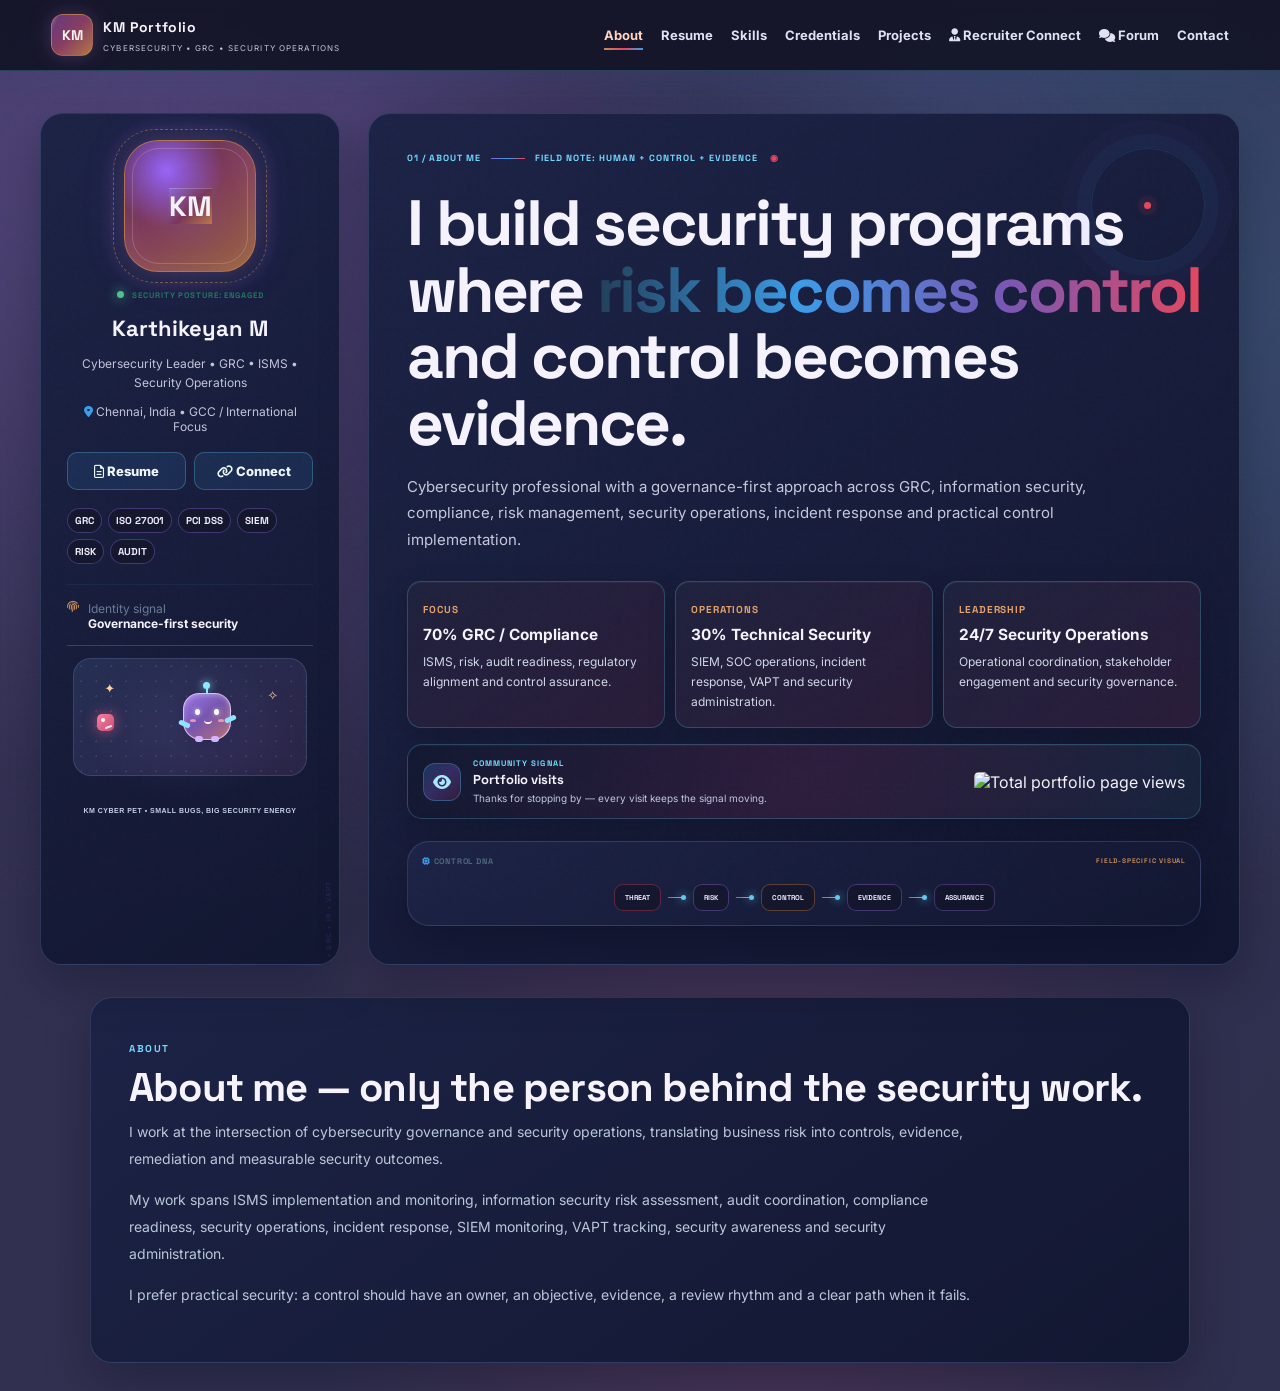
==== commit 36dd1042: "Add files via upload" ====
--- a/index.html
+++ b/index.html
@@ -49,12 +49,16 @@
     </div>
     <div class="v11-profile-tags"><span>GRC</span><span>ISO 27001</span><span>PCI DSS</span><span>SIEM</span><span>RISK</span><span>AUDIT</span></div>
     <div class="v11-side-note"><i class="fa-solid fa-fingerprint"></i><span>Identity signal<br><b>Governance-first security</b></span></div>
-  <div class="km-cyber-mascot v18-cyber-defense" aria-label="Animated cyber defence grid">
-<div class="defense-stage"><div class="defense-grid"></div><div class="defense-orbit orbit-one"></div><div class="defense-orbit orbit-two"></div>
-<div class="defense-packet packet-one"></div><div class="defense-packet packet-two"></div><div class="defense-packet packet-three"></div>
-<div class="defense-shield"><span class="shield-core">KM</span><span class="shield-check">✓</span></div><div class="defense-pulse"></div><div class="defense-lock"><span></span><b>LOCKED</b></div></div>
-<div class="defense-status"><span class="defense-stage-detect">THREAT SIGNAL DETECTED</span><span class="defense-stage-analyse">ANALYSING • ISOLATING</span><span class="defense-stage-secure">SYSTEM SECURED ✓</span></div>
-<div class="mascot-caption">KM DEFENCE GRID • DETECT → ANALYSE → PROTECT</div></div></aside>
+  <div class="km-cyber-mascot v19-pixel-pet" aria-label="Animated KM cyber pet catching a runaway packet">
+  <div class="pet-playground">
+    <div class="pet-star star-one">✦</div><div class="pet-star star-two">✧</div>
+    <div class="packet-runner"><span></span><i></i></div>
+    <div class="km-pet"><span class="pet-antenna"></span><span class="pet-eye eye-left"></span><span class="pet-eye eye-right"></span><span class="pet-cheek cheek-left"></span><span class="pet-cheek cheek-right"></span><span class="pet-mouth"></span><span class="pet-arm arm-left"></span><span class="pet-arm arm-right"></span><span class="pet-feet"></span></div>
+    <div class="pet-net"><span>✓</span></div><div class="pet-confetti confetti-one">✦</div><div class="pet-confetti confetti-two">✧</div>
+  </div>
+  <div class="pet-status"><span class="pet-status-scan">RUNAWAY PACKET SPOTTED 👀</span><span class="pet-status-chase">KM PET IS ON THE CASE!</span><span class="pet-status-win">PACKET CAUGHT. NETWORK SAFE! ✓</span></div>
+  <div class="mascot-caption">KM CYBER PET • SMALL BUGS, BIG SECURITY ENERGY</div>
+</div></aside>
 
   <div class="v11-hero-main">
     <div class="v11-kicker"><span>01 / ABOUT ME</span><i></i><b>FIELD NOTE: HUMAN + CONTROL + EVIDENCE</b></div>
--- a/assets/css/style.css
+++ b/assets/css/style.css
@@ -853,3 +853,42 @@
 @keyframes defenseDetect{0%,26%{opacity:1}27%,100%{opacity:0}}@keyframes defenseAnalyse{0%,27%,57%{opacity:0}32%,56%{opacity:1}58%,100%{opacity:0}}@keyframes defenseSecure{0%,61%{opacity:0}66%,93%{opacity:1}100%{opacity:0}}
 @media(max-width:700px){.v18-cyber-defense{min-height:215px!important}.defense-stage{max-width:235px}}
 @media(prefers-reduced-motion:reduce){.defense-grid,.defense-orbit,.defense-shield,.defense-packet,.defense-pulse,.shield-check,.defense-lock,.defense-stage-detect,.defense-stage-analyse,.defense-stage-secure{animation:none!important}.defense-stage-secure,.shield-check,.defense-lock{opacity:1!important}.defense-stage-detect,.defense-stage-analyse{opacity:0!important}}
+
+/* V19 — brighter plum/blue cyber palette and compact playful pixel-pet animation */
+:root{--v19-ink:#20233F;--v19-plum:#554274;--v19-blue:#4A91C7;--v19-burgundy:#873D68;--v19-copper:#C78363}
+body{
+ background-color:#30304F!important;
+ background-image:
+  radial-gradient(ellipse at 10% 12%,rgba(151,112,213,.30),transparent 36%),
+  radial-gradient(ellipse at 88% 22%,rgba(78,174,226,.24),transparent 38%),
+  radial-gradient(ellipse at 60% 88%,rgba(177,78,122,.21),transparent 42%),
+  linear-gradient(135deg,rgba(64,53,98,.24),rgba(36,43,72,.12))!important;
+}
+.v11-grid{opacity:.4!important}.v11-noise{opacity:.06!important}
+.v19-pixel-pet{box-sizing:border-box;width:100%;min-height:0!important;height:auto!important;overflow:hidden;margin:14px 0 0!important;padding:12px 6px 10px!important;border-top:1px solid rgba(143,190,232,.24);position:relative}
+.pet-playground{height:118px;max-width:235px;width:100%;margin:0 auto;position:relative;overflow:hidden;border-radius:18px;background:linear-gradient(140deg,rgba(79,103,157,.25),rgba(121,76,135,.22));border:1px solid rgba(144,185,225,.18)}
+.pet-playground:before{content:"";position:absolute;inset:0;background-image:radial-gradient(rgba(176,205,245,.24) 1px,transparent 1px);background-size:15px 15px;opacity:.55}
+.pet-star{position:absolute;color:#FFD39B;font-size:13px;animation:petTwinkle 2s ease-in-out infinite}.star-one{left:13%;top:18%}.star-two{right:12%;top:24%;animation-delay:.7s}
+.packet-runner{position:absolute;left:10%;top:47%;width:17px;height:17px;border-radius:5px;background:linear-gradient(135deg,#FF7D9D,#C64F75);box-shadow:0 0 13px rgba(255,100,150,.55);z-index:3;animation:packetZoom 5.8s ease-in-out infinite}
+.packet-runner span{position:absolute;width:4px;height:4px;background:#FFF;border-radius:50%;left:4px;top:4px}.packet-runner i{position:absolute;width:7px;height:2px;background:#FFE4EE;right:2px;bottom:3px;transform:rotate(-20deg)}
+.km-pet{position:absolute;z-index:4;width:48px;height:47px;left:47%;top:29%;border-radius:16px 16px 18px 18px;background:linear-gradient(140deg,#9A79EA 0%,#7756B0 48%,#B66F77 100%);border:1px solid rgba(255,228,255,.72);box-shadow:inset 0 2px 4px rgba(255,255,255,.25),0 4px 13px rgba(22,20,52,.23);animation:petHop 5.8s ease-in-out infinite}
+.pet-antenna{position:absolute;left:22px;top:-9px;width:2px;height:9px;background:#8EE9FF}.pet-antenna:after{content:"";position:absolute;left:-3px;top:-3px;width:7px;height:7px;border-radius:50%;background:#8EE9FF;box-shadow:0 0 8px #8EE9FF}
+.pet-eye{position:absolute;top:15px;width:5px;height:6px;border-radius:50%;background:#F7FDFF;box-shadow:0 0 4px rgba(255,255,255,.6)}.eye-left{left:11px}.eye-right{right:11px}
+.pet-cheek{position:absolute;top:25px;width:6px;height:3px;border-radius:50%;background:#FF9FB8;opacity:.85}.cheek-left{left:6px}.cheek-right{right:6px}
+.pet-mouth{position:absolute;left:20px;top:25px;width:8px;height:5px;border-bottom:2px solid #FFF0FA;border-radius:0 0 9px 9px}
+.pet-arm{position:absolute;top:25px;width:12px;height:5px;border-radius:6px;background:#8DE6FF;transform-origin:left center}.arm-left{left:-5px;transform:rotate(25deg);animation:petWave .7s ease-in-out infinite alternate}.arm-right{right:-7px;transform:rotate(-25deg);animation:petWave .7s ease-in-out infinite alternate-reverse}
+.pet-feet{position:absolute;bottom:-3px;left:11px;width:8px;height:6px;border-radius:3px;background:#D3B6FF;box-shadow:16px 0 0 #D3B6FF}
+.pet-net{position:absolute;left:10%;top:20%;width:80%;height:67%;border:1px dashed rgba(132,224,255,.65);border-radius:50%;opacity:0;transform:scale(.4);z-index:5;animation:petNet 5.8s ease-in-out infinite}.pet-net span{position:absolute;right:7%;top:0;display:grid;place-items:center;width:22px;height:22px;border-radius:50%;background:#7CF0C0;color:#16473F;font-size:15px;font-weight:900;box-shadow:0 0 12px rgba(124,240,192,.55)}
+.pet-confetti{position:absolute;z-index:6;color:#8DF1C8;opacity:0;font-size:17px;animation:petConfetti 5.8s ease-in-out infinite}.confetti-one{left:25%;top:24%}.confetti-two{right:25%;top:24%;animation-delay:.12s}
+.pet-status{position:relative;min-height:16px;margin:7px 0 0;text-align:center;font:700 8px/1.55 'Orbitron',sans-serif;letter-spacing:.045em;overflow:hidden}
+.pet-status span{position:absolute;left:0;right:0;top:0;opacity:0;white-space:normal}
+.pet-status-scan{color:#FFB2C4;animation:petStatusScan 5.8s linear infinite}.pet-status-chase{color:#A7E9FF;animation:petStatusChase 5.8s linear infinite}.pet-status-win{color:#8AF0C5;animation:petStatusWin 5.8s linear infinite}
+.v19-pixel-pet .mascot-caption{font-size:7px!important;line-height:1.5!important;letter-spacing:.07em;color:#C4D1E8;margin:7px 0 0!important;white-space:normal!important}
+@keyframes packetZoom{0%,5%{left:8%;top:47%;transform:rotate(0)}22%{left:25%;top:27%;transform:rotate(35deg)}38%{left:64%;top:58%;transform:rotate(-25deg)}47%,57%{left:74%;top:44%;transform:rotate(0) scale(.9)}64%,100%{left:74%;top:44%;transform:scale(.1);opacity:0}}
+@keyframes petHop{0%,7%{left:47%;top:29%;transform:translateY(0) rotate(0)}18%{left:28%;top:26%;transform:translateY(-8px) rotate(-10deg)}32%{left:40%;top:34%;transform:translateY(-3px) rotate(8deg)}44%,55%{left:63%;top:30%;transform:translateY(-7px) rotate(0)}63%,100%{left:63%;top:30%;transform:translateY(0) rotate(0)}}
+@keyframes petNet{0%,49%{opacity:0;transform:scale(.4)}56%,70%{opacity:1;transform:scale(1)}77%,100%{opacity:0;transform:scale(1.15)}}
+@keyframes petConfetti{0%,60%{opacity:0;transform:translateY(6px) scale(.3) rotate(0)}67%,78%{opacity:1;transform:translateY(-5px) scale(1) rotate(35deg)}88%,100%{opacity:0;transform:translateY(-10px) scale(.5) rotate(80deg)}}
+@keyframes petStatusScan{0%,27%{opacity:1}28%,100%{opacity:0}}@keyframes petStatusChase{0%,28%,55%{opacity:0}32%,54%{opacity:1}56%,100%{opacity:0}}@keyframes petStatusWin{0%,62%{opacity:0}67%,91%{opacity:1}100%{opacity:0}}
+@keyframes petWave{from{transform:rotate(-35deg)}to{transform:rotate(35deg)}}@keyframes petTwinkle{0%,100%{opacity:.45;transform:scale(.8)}50%{opacity:1;transform:scale(1.25)}}
+@media(max-width:700px){.v19-pixel-pet{min-height:0!important;height:auto!important;padding-bottom:10px!important}.pet-playground{height:112px}.pet-status{min-height:18px}.v19-pixel-pet .mascot-caption{font-size:7px!important}}
+@media(prefers-reduced-motion:reduce){.pet-star,.packet-runner,.km-pet,.pet-arm,.pet-net,.pet-confetti,.pet-status-scan,.pet-status-chase,.pet-status-win{animation:none!important}.pet-status-win{opacity:1!important}.pet-net{opacity:.65;transform:none}.packet-runner{opacity:0}}
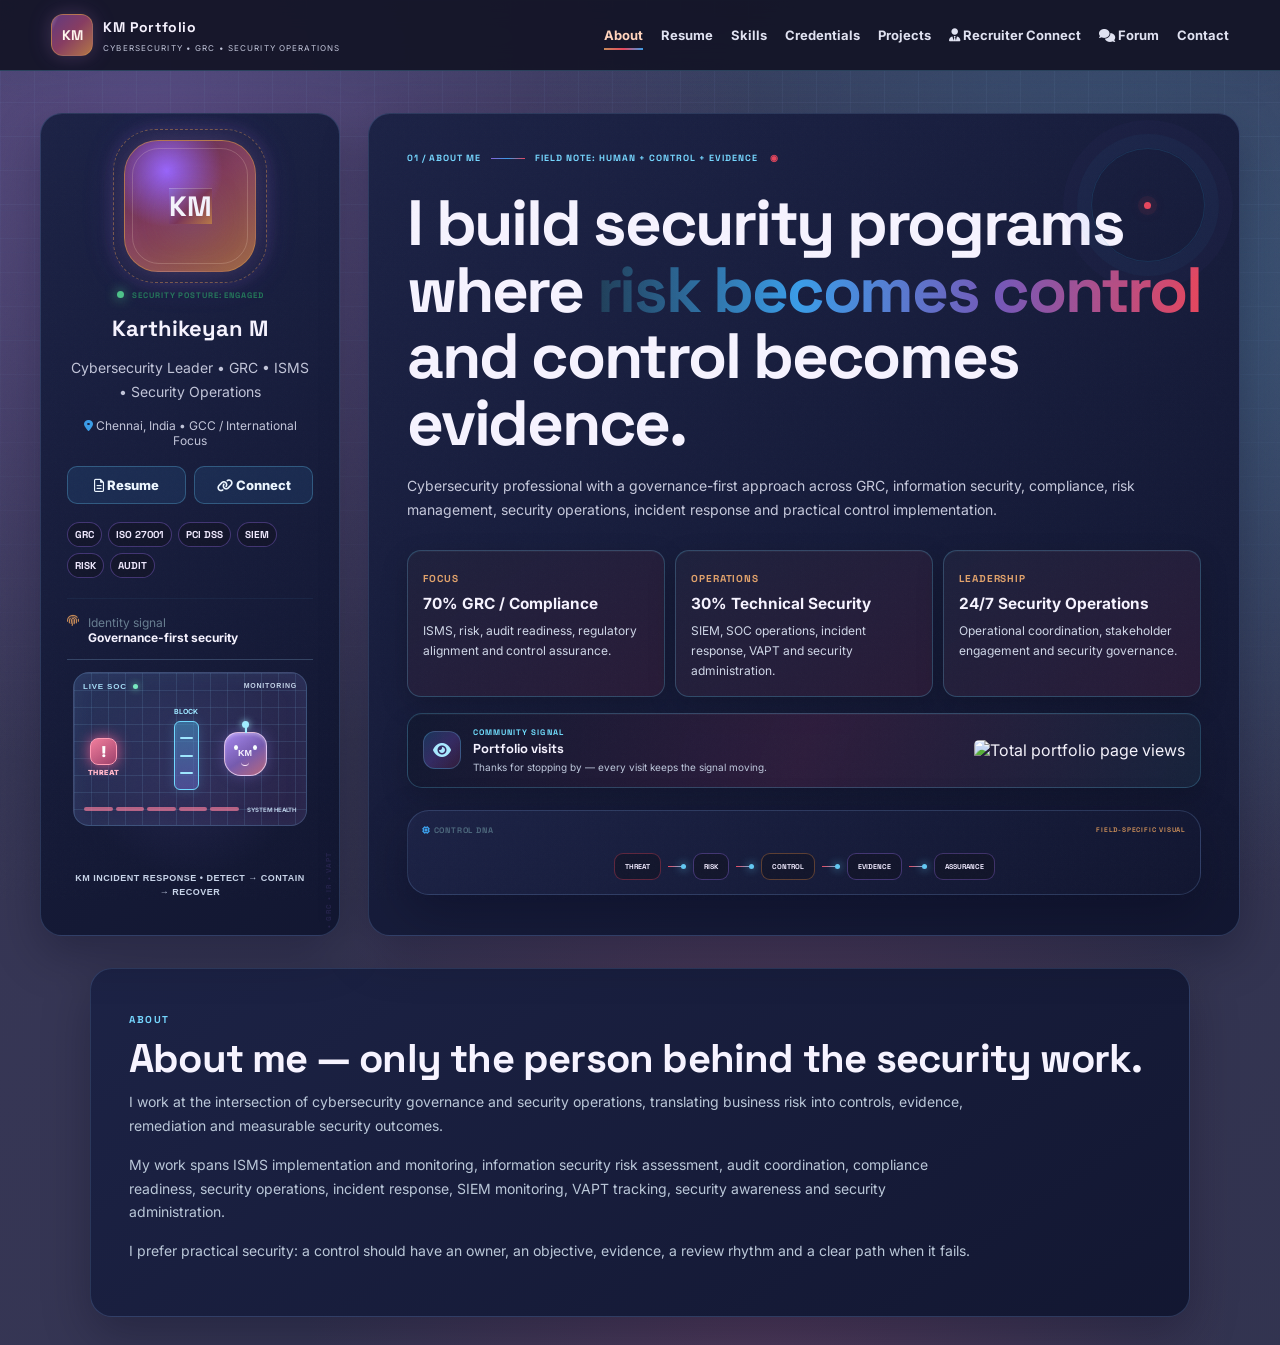
==== commit f19531e1: "Add files via upload" ====
--- a/index.html
+++ b/index.html
@@ -49,16 +49,13 @@
     </div>
     <div class="v11-profile-tags"><span>GRC</span><span>ISO 27001</span><span>PCI DSS</span><span>SIEM</span><span>RISK</span><span>AUDIT</span></div>
     <div class="v11-side-note"><i class="fa-solid fa-fingerprint"></i><span>Identity signal<br><b>Governance-first security</b></span></div>
-  <div class="km-cyber-mascot v19-pixel-pet" aria-label="Animated KM cyber pet catching a runaway packet">
-  <div class="pet-playground">
-    <div class="pet-star star-one">✦</div><div class="pet-star star-two">✧</div>
-    <div class="packet-runner"><span></span><i></i></div>
-    <div class="km-pet"><span class="pet-antenna"></span><span class="pet-eye eye-left"></span><span class="pet-eye eye-right"></span><span class="pet-cheek cheek-left"></span><span class="pet-cheek cheek-right"></span><span class="pet-mouth"></span><span class="pet-arm arm-left"></span><span class="pet-arm arm-right"></span><span class="pet-feet"></span></div>
-    <div class="pet-net"><span>✓</span></div><div class="pet-confetti confetti-one">✦</div><div class="pet-confetti confetti-two">✧</div>
-  </div>
-  <div class="pet-status"><span class="pet-status-scan">RUNAWAY PACKET SPOTTED 👀</span><span class="pet-status-chase">KM PET IS ON THE CASE!</span><span class="pet-status-win">PACKET CAUGHT. NETWORK SAFE! ✓</span></div>
-  <div class="mascot-caption">KM CYBER PET • SMALL BUGS, BIG SECURITY ENERGY</div>
-</div></aside>
+  <div class="km-cyber-mascot v20-incident-response" aria-label="Animated incident response: detect, contain, eradicate and recover">
+<div class="ir-scene"><div class="ir-grid"></div><div class="ir-console"><span>LIVE SOC</span><i></i><b>MONITORING</b></div>
+<div class="ir-threat"><span>!</span><small>THREAT</small></div><div class="ir-packet packet-a"></div><div class="ir-packet packet-b"></div><div class="ir-packet packet-c"></div>
+<div class="ir-firewall"><b>BLOCK</b><i></i><i></i><i></i></div><div class="ir-km-operator"><span class="antenna"></span><i class="eye one"></i><i class="eye two"></i><b>KM</b><span class="mouth"></span></div>
+<div class="ir-containment"></div><div class="ir-recovery"><span>✓</span><b>RESTORED</b></div><div class="ir-health"><i></i><i></i><i></i><i></i><i></i><b>SYSTEM HEALTH</b></div><span class="ir-spark spark-a">✦</span><span class="ir-spark spark-b">✧</span></div>
+<div class="ir-phases"><span class="phase-detect">01 · INTRUSION DETECTED</span><span class="phase-contain">02 · KM CONTAINS THREAT</span><span class="phase-clean">03 · ERADICATE &amp; PATCH</span><span class="phase-recover">04 · SERVICE RESTORED ✓</span></div>
+<div class="mascot-caption">KM INCIDENT RESPONSE • DETECT → CONTAIN → RECOVER</div></div></aside>
 
   <div class="v11-hero-main">
     <div class="v11-kicker"><span>01 / ABOUT ME</span><i></i><b>FIELD NOTE: HUMAN + CONTROL + EVIDENCE</b></div>
--- a/assets/css/style.css
+++ b/assets/css/style.css
@@ -892,3 +892,28 @@
 @keyframes petWave{from{transform:rotate(-35deg)}to{transform:rotate(35deg)}}@keyframes petTwinkle{0%,100%{opacity:.45;transform:scale(.8)}50%{opacity:1;transform:scale(1.25)}}
 @media(max-width:700px){.v19-pixel-pet{min-height:0!important;height:auto!important;padding-bottom:10px!important}.pet-playground{height:112px}.pet-status{min-height:18px}.v19-pixel-pet .mascot-caption{font-size:7px!important}}
 @media(prefers-reduced-motion:reduce){.pet-star,.packet-runner,.km-pet,.pet-arm,.pet-net,.pet-confetti,.pet-status-scan,.pet-status-chase,.pet-status-win{animation:none!important}.pet-status-win{opacity:1!important}.pet-net{opacity:.65;transform:none}.packet-runner{opacity:0}}
+
+/* V20 incident-response animation, improved legibility and square-grid background */
+body{background-color:#333450!important;background-image:radial-gradient(ellipse at 12% 9%,rgba(158,119,222,.32),transparent 38%),radial-gradient(ellipse at 88% 22%,rgba(77,177,224,.27),transparent 40%),radial-gradient(ellipse at 60% 92%,rgba(174,73,121,.22),transparent 43%),linear-gradient(135deg,rgba(79,70,119,.2),rgba(43,49,81,.1))!important}
+body:before{content:"";position:fixed;inset:0;z-index:-1;pointer-events:none;background-image:linear-gradient(rgba(137,177,229,.075) 1px,transparent 1px),linear-gradient(90deg,rgba(137,177,229,.075) 1px,transparent 1px);background-size:34px 34px;mask-image:linear-gradient(to bottom,#000,transparent 92%);animation:v20Grid 28s linear infinite}
+.v11-grid{opacity:.34!important}.v11-noise{opacity:.045!important}
+.v11-section p,.page-panel p,.project-v11 p,.vault-card p,.recruiter-card p,.forum-card p,.resume-card p{font-size:clamp(14px,1vw,16px)!important;line-height:1.7!important}
+.project-v11 h3,.vault-card h3,.recruiter-card h3,.resume-card h3{font-size:clamp(18px,1.45vw,22px)!important;line-height:1.35!important}
+.skill-tab,.skill-tabs button,.skill-chip,.tag,.project-chain i{font-size:12px!important}.v11-heading small,.v11-section>small{font-size:10px!important}
+.v20-incident-response{width:100%;height:auto!important;min-height:0!important;overflow:hidden;margin:14px 0 0!important;padding:12px 6px 10px!important;border-top:1px solid rgba(145,190,232,.25);box-sizing:border-box}
+.ir-scene{position:relative;width:100%;max-width:260px;height:154px;margin:auto;overflow:hidden;border-radius:16px;border:1px solid rgba(128,183,231,.25);background:linear-gradient(135deg,rgba(58,78,127,.48),rgba(83,54,108,.34));box-shadow:inset 0 0 25px rgba(104,163,224,.08)}
+.ir-grid{position:absolute;inset:0;background-image:linear-gradient(rgba(131,194,236,.13) 1px,transparent 1px),linear-gradient(90deg,rgba(131,194,236,.13) 1px,transparent 1px);background-size:17px 17px;animation:v20Grid 12s linear infinite}
+.ir-console{position:absolute;left:9px;right:9px;top:8px;display:flex;align-items:center;gap:6px;color:#A7DDF6;font:700 8px/1.4 sans-serif;letter-spacing:.1em}.ir-console i{width:5px;height:5px;border-radius:50%;background:#78E9C0;box-shadow:0 0 7px #78E9C0;animation:blink 1.2s infinite}.ir-console b{margin-left:auto;color:#C4D4E9;font-size:7px}
+.ir-threat{position:absolute;left:7%;top:43%;width:27px;height:27px;border:1px solid #FF9CB5;border-radius:8px;background:linear-gradient(145deg,#F27E9D,#9E416C);display:grid;place-items:center;color:#fff;font-weight:900;box-shadow:0 0 14px #d75a8b;animation:threatMove 7.6s ease-in-out infinite;z-index:4}.ir-threat span{font-size:15px}.ir-threat small{position:absolute;top:29px;font-size:7px;color:#FFB6C9;letter-spacing:.06em}
+.ir-packet{position:absolute;left:10%;top:50%;width:5px;height:5px;border-radius:50%;background:#FF9BB5;box-shadow:0 0 7px #FF9BB5;animation:packetFlight 7.6s linear infinite}.packet-a{--py:-19px}.packet-b{--py:17px;animation-delay:.3s}.packet-c{--py:0px;animation-delay:.6s}
+.ir-firewall{position:absolute;left:43%;top:32%;width:25px;height:69px;border:1px solid #70D8FF;border-radius:6px;background:linear-gradient(#469ecf88,#5a5baeaa);display:flex;flex-direction:column;align-items:center;justify-content:space-evenly;box-shadow:0 0 12px #66caf633;z-index:3;animation:firewall 7.6s ease-in-out infinite}.ir-firewall b{position:absolute;top:-15px;font-size:7px;color:#9CE5FF}.ir-firewall i{width:13px;height:2px;background:#9EE7FF;border-radius:2px}
+.ir-km-operator{position:absolute;right:17%;top:39%;width:43px;height:44px;border:1px solid #ffe4ffb3;border-radius:14px 14px 17px 17px;background:linear-gradient(145deg,#A88AF1,#765BAF 54%,#B9687C);box-shadow:inset 0 2px 3px #ffffff40,0 0 13px #8f79e25a;display:flex;align-items:center;justify-content:center;z-index:4;animation:operatorMove 7.6s ease-in-out infinite}.ir-km-operator b{font:800 9px/1 sans-serif;color:#F8F5FF}.ir-km-operator .antenna{position:absolute;top:-9px;left:20px;width:2px;height:9px;background:#A1EDFF}.ir-km-operator .antenna:after{content:"";position:absolute;left:-3px;top:-3px;width:7px;height:7px;background:#A1EDFF;border-radius:50%;box-shadow:0 0 7px #A1EDFF}.ir-km-operator .eye{position:absolute;top:12px;width:4px;height:5px;background:#f8ffff;border-radius:50%}.ir-km-operator .one{left:9px}.ir-km-operator .two{right:9px}.ir-km-operator .mouth{position:absolute;bottom:9px;width:8px;height:4px;border-bottom:1.5px solid #FFE9FA;border-radius:0 0 8px 8px}
+.ir-containment{position:absolute;right:10%;top:29%;width:64px;height:66px;border:1px dashed #77e7c8b3;border-radius:45%;opacity:0;animation:containRing 7.6s ease-in-out infinite;z-index:2}.ir-recovery{position:absolute;right:5%;top:22%;display:flex;align-items:center;gap:4px;color:#A9F6D9;font-size:7px;font-weight:800;opacity:0;animation:recovered 7.6s ease-in-out infinite}.ir-recovery span{width:18px;height:18px;border-radius:50%;background:#78E9C0;color:#1D4B43;display:grid;place-items:center;font-size:12px;box-shadow:0 0 10px #78e9c08c}
+.ir-health{position:absolute;left:10px;right:10px;bottom:9px;height:13px;display:flex;align-items:center;gap:3px}.ir-health i{height:4px;flex:1;border-radius:3px;background:#F17B9A;opacity:.7;animation:health 7.6s ease-in-out infinite}.ir-health i:nth-child(2){animation-delay:.1s}.ir-health i:nth-child(3){animation-delay:.2s}.ir-health i:nth-child(4){animation-delay:.3s}.ir-health i:nth-child(5){animation-delay:.4s}.ir-health b{margin-left:5px;color:#B8CBE4;font-size:6px;white-space:nowrap}.ir-spark{position:absolute;color:#FFD5A3;font-size:12px;opacity:0;animation:spark 7.6s ease-in-out infinite}.spark-a{left:58%;top:22%}.spark-b{right:12%;bottom:24%;animation-delay:.4s}
+.ir-phases{position:relative;min-height:30px;margin:8px auto 0;max-width:280px;text-align:center;font:700 9px/1.55 sans-serif;letter-spacing:.035em}.ir-phases span{position:absolute;top:0;left:0;right:0;opacity:0;white-space:normal}.phase-detect{color:#FFB1C4;animation:phase1 7.6s linear infinite}.phase-contain{color:#9FE6FF;animation:phase2 7.6s linear infinite}.phase-clean{color:#E8B8FF;animation:phase3 7.6s linear infinite}.phase-recover{color:#8DF1C8;animation:phase4 7.6s linear infinite}.v20-incident-response .mascot-caption{font-size:9px!important;line-height:1.6!important;letter-spacing:.055em;color:#C9D5EA;margin:7px 0 0!important;white-space:normal!important;text-align:center}
+@keyframes v20Grid{to{background-position:34px 34px}}@keyframes blink{50%{opacity:.35}}@keyframes threatMove{0%,5%{left:7%;top:43%;transform:rotate(0)}20%{left:25%;top:32%;transform:rotate(18deg)}36%,48%{left:36%;top:44%;transform:rotate(0)}56%,67%{left:36%;top:44%;transform:scale(.7);opacity:.45}72%,100%{left:36%;top:44%;transform:scale(.1);opacity:0}}
+@keyframes packetFlight{0%,8%{transform:translate(0,0);opacity:0}12%{opacity:1}38%{transform:translate(62px,var(--py));opacity:1}54%,100%{transform:translate(72px,var(--py));opacity:0}}@keyframes firewall{0%,27%{opacity:.3;filter:saturate(.6)}34%,70%{opacity:1;filter:saturate(1.25);box-shadow:0 0 18px #66caf680}78%,100%{opacity:.9}}
+@keyframes operatorMove{0%,28%{transform:translateX(0)}38%{transform:translateX(-12px) rotate(-5deg)}49%,68%{transform:translateX(-12px)}75%,100%{transform:translateX(0)}}@keyframes containRing{0%,48%{opacity:0;transform:scale(.5)}58%,74%{opacity:1;transform:scale(1)}82%,100%{opacity:0;transform:scale(1.2)}}@keyframes recovered{0%,72%{opacity:0;transform:translateY(5px) scale(.7)}80%,95%{opacity:1;transform:translateY(0) scale(1)}100%{opacity:0}}
+@keyframes health{0%,20%{background:#F17B9A}38%,55%{background:#E6BD72}78%,100%{background:#78E9C0;opacity:1}}@keyframes spark{0%,76%{opacity:0;transform:translateY(5px) scale(.4)}83%,92%{opacity:1;transform:translateY(-3px) scale(1)}100%{opacity:0}}@keyframes phase1{0%,22%{opacity:1}24%,100%{opacity:0}}@keyframes phase2{0%,24%,46%{opacity:0}29%,45%{opacity:1}48%,100%{opacity:0}}@keyframes phase3{0%,48%,69%{opacity:0}52%,68%{opacity:1}71%,100%{opacity:0}}@keyframes phase4{0%,72%{opacity:0}78%,96%{opacity:1}100%{opacity:0}}
+@media(max-width:700px){.v20-incident-response{padding:10px 2px 9px!important}.ir-scene{height:148px;max-width:250px}.ir-phases{min-height:32px;font-size:9px}.v20-incident-response .mascot-caption{font-size:9px!important}.v11-section p,.page-panel p,.project-v11 p,.vault-card p,.recruiter-card p,.forum-card p,.resume-card p{font-size:14px!important}.project-v11 h3,.vault-card h3,.recruiter-card h3,.resume-card h3{font-size:18px!important}}
+@media(prefers-reduced-motion:reduce){body:before,.ir-grid,.ir-console i,.ir-threat,.ir-packet,.ir-firewall,.ir-km-operator,.ir-containment,.ir-recovery,.ir-health i,.ir-spark,.ir-phases span{animation:none!important}.phase-recover{opacity:1!important}.ir-threat,.ir-packet{opacity:0!important}.ir-recovery,.ir-containment{opacity:1!important}}
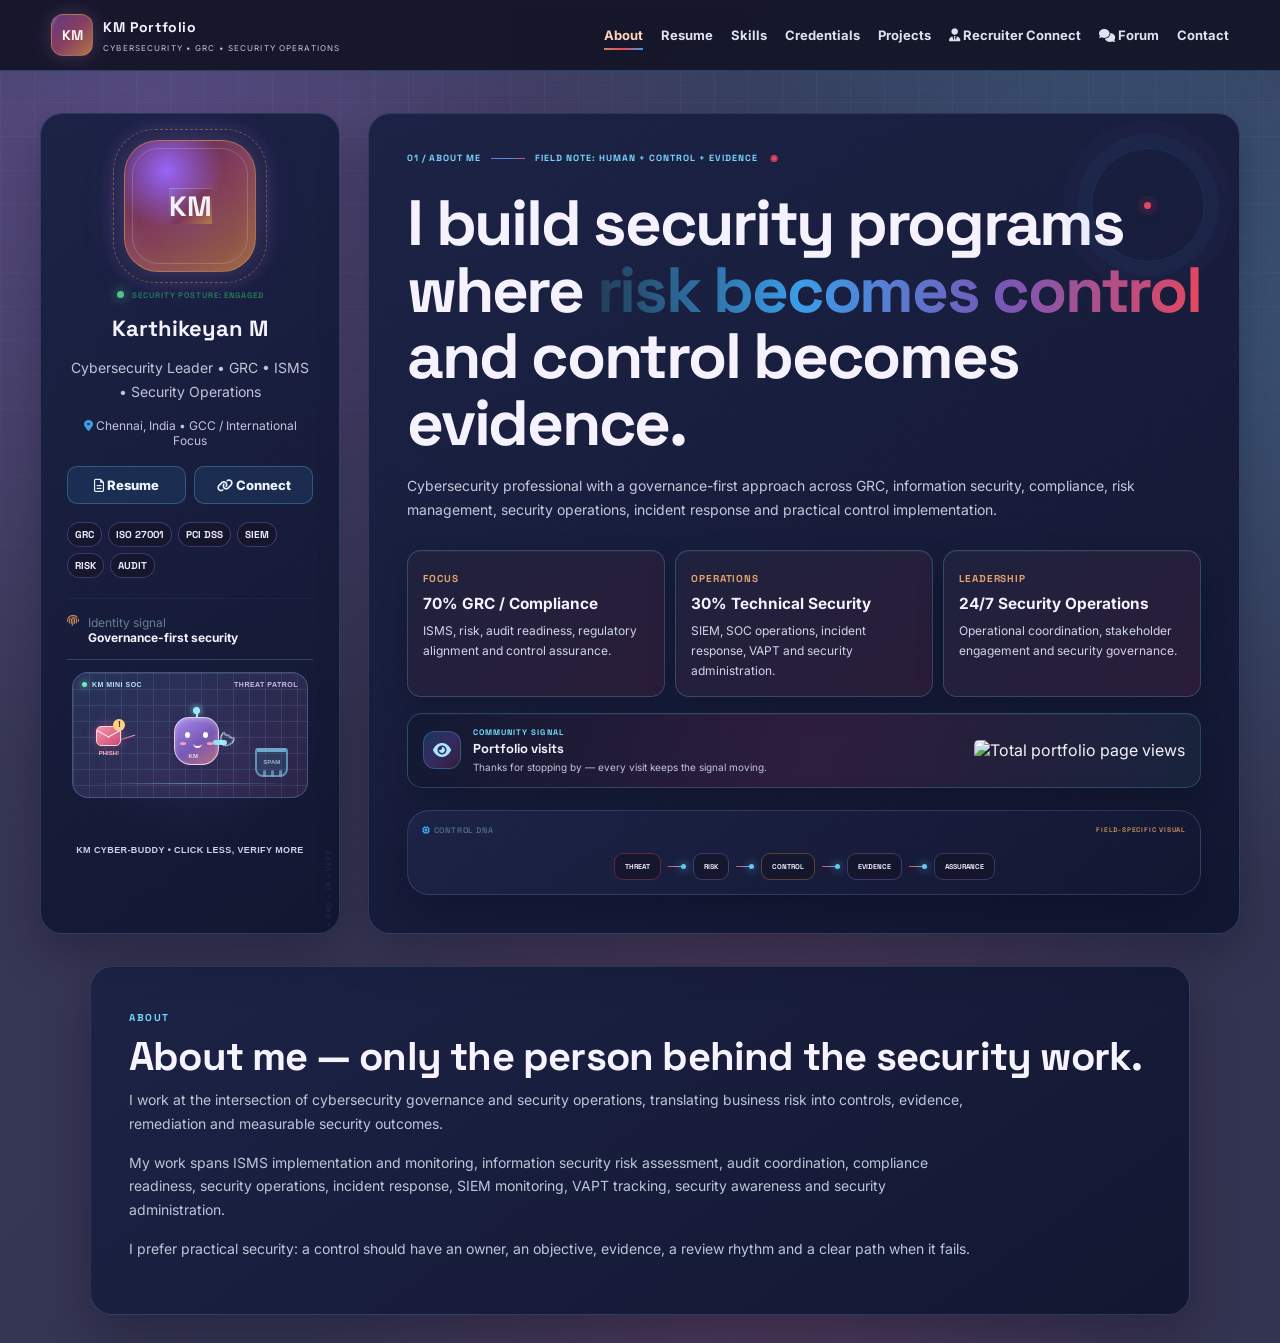
==== commit 794d69f6: "Add files via upload" ====
--- a/index.html
+++ b/index.html
@@ -49,13 +49,16 @@
     </div>
     <div class="v11-profile-tags"><span>GRC</span><span>ISO 27001</span><span>PCI DSS</span><span>SIEM</span><span>RISK</span><span>AUDIT</span></div>
     <div class="v11-side-note"><i class="fa-solid fa-fingerprint"></i><span>Identity signal<br><b>Governance-first security</b></span></div>
-  <div class="km-cyber-mascot v20-incident-response" aria-label="Animated incident response: detect, contain, eradicate and recover">
-<div class="ir-scene"><div class="ir-grid"></div><div class="ir-console"><span>LIVE SOC</span><i></i><b>MONITORING</b></div>
-<div class="ir-threat"><span>!</span><small>THREAT</small></div><div class="ir-packet packet-a"></div><div class="ir-packet packet-b"></div><div class="ir-packet packet-c"></div>
-<div class="ir-firewall"><b>BLOCK</b><i></i><i></i><i></i></div><div class="ir-km-operator"><span class="antenna"></span><i class="eye one"></i><i class="eye two"></i><b>KM</b><span class="mouth"></span></div>
-<div class="ir-containment"></div><div class="ir-recovery"><span>✓</span><b>RESTORED</b></div><div class="ir-health"><i></i><i></i><i></i><i></i><i></i><b>SYSTEM HEALTH</b></div><span class="ir-spark spark-a">✦</span><span class="ir-spark spark-b">✧</span></div>
-<div class="ir-phases"><span class="phase-detect">01 · INTRUSION DETECTED</span><span class="phase-contain">02 · KM CONTAINS THREAT</span><span class="phase-clean">03 · ERADICATE &amp; PATCH</span><span class="phase-recover">04 · SERVICE RESTORED ✓</span></div>
-<div class="mascot-caption">KM INCIDENT RESPONSE • DETECT → CONTAIN → RECOVER</div></div></aside>
+  <div class="km-cyber-mascot v21-phish-whack" aria-label="Funny KM cyber analyst blocks a phishing email">
+<div class="phish-playfield">
+<div class="playfield-top"><span class="live-dot"></span><span>KM MINI SOC</span><span class="playfield-mode">THREAT PATROL</span></div>
+<div class="mail-alert"><b>!</b><small>PHISH!</small></div><div class="mail-trail"></div>
+<div class="km-analyst"><span class="analyst-antenna"></span><span class="analyst-eye eye-left"></span><span class="analyst-eye eye-right"></span><span class="analyst-cheek cheek-left"></span><span class="analyst-cheek cheek-right"></span><span class="analyst-grin"></span><span class="analyst-badge">KM</span><span class="analyst-arm"></span><span class="analyst-bat">🛡</span></div>
+<div class="spam-bin"><span>SPAM</span><i></i><i></i><i></i></div><div class="caught-stamp">BLOCKED! ✓</div>
+<div class="mini-confetti confetti-a">✦</div><div class="mini-confetti confetti-b">✧</div><div class="mini-confetti confetti-c">✦</div><div class="playfield-floor"></div>
+</div>
+<div class="phish-caption"><span class="phish-phase-alert">PHISHING EMAIL DETECTED 👀</span><span class="phish-phase-chase">KM: NOT TODAY, SPAMMER!</span><span class="phish-phase-block">BONK! THREAT BLOCKED ✓</span></div>
+<div class="mascot-caption">KM CYBER-BUDDY • CLICK LESS, VERIFY MORE</div></div></aside>
 
   <div class="v11-hero-main">
     <div class="v11-kicker"><span>01 / ABOUT ME</span><i></i><b>FIELD NOTE: HUMAN + CONTROL + EVIDENCE</b></div>
--- a/assets/css/style.css
+++ b/assets/css/style.css
@@ -917,3 +917,38 @@
 @keyframes health{0%,20%{background:#F17B9A}38%,55%{background:#E6BD72}78%,100%{background:#78E9C0;opacity:1}}@keyframes spark{0%,76%{opacity:0;transform:translateY(5px) scale(.4)}83%,92%{opacity:1;transform:translateY(-3px) scale(1)}100%{opacity:0}}@keyframes phase1{0%,22%{opacity:1}24%,100%{opacity:0}}@keyframes phase2{0%,24%,46%{opacity:0}29%,45%{opacity:1}48%,100%{opacity:0}}@keyframes phase3{0%,48%,69%{opacity:0}52%,68%{opacity:1}71%,100%{opacity:0}}@keyframes phase4{0%,72%{opacity:0}78%,96%{opacity:1}100%{opacity:0}}
 @media(max-width:700px){.v20-incident-response{padding:10px 2px 9px!important}.ir-scene{height:148px;max-width:250px}.ir-phases{min-height:32px;font-size:9px}.v20-incident-response .mascot-caption{font-size:9px!important}.v11-section p,.page-panel p,.project-v11 p,.vault-card p,.recruiter-card p,.forum-card p,.resume-card p{font-size:14px!important}.project-v11 h3,.vault-card h3,.recruiter-card h3,.resume-card h3{font-size:18px!important}}
 @media(prefers-reduced-motion:reduce){body:before,.ir-grid,.ir-console i,.ir-threat,.ir-packet,.ir-firewall,.ir-km-operator,.ir-containment,.ir-recovery,.ir-health i,.ir-spark,.ir-phases span{animation:none!important}.phase-recover{opacity:1!important}.ir-threat,.ir-packet{opacity:0!important}.ir-recovery,.ir-containment{opacity:1!important}}
+
+/* V21 playful phishing chase */
+.v21-phish-whack{box-sizing:border-box;width:100%;height:auto!important;min-height:0!important;overflow:hidden;margin:14px 0 0!important;padding:12px 5px 10px!important;border-top:1px solid rgba(145,190,232,.25)}
+.phish-playfield{position:relative;isolation:isolate;width:100%;max-width:255px;height:126px;margin:0 auto;overflow:hidden;border:1px solid rgba(145,190,232,.28);border-radius:16px;background:linear-gradient(145deg,rgba(74,95,151,.35),rgba(105,63,119,.3))}
+.phish-playfield:before{content:"";position:absolute;inset:0;z-index:-1;background-image:linear-gradient(rgba(151,200,235,.12) 1px,transparent 1px),linear-gradient(90deg,rgba(151,200,235,.12) 1px,transparent 1px);background-size:16px 16px}
+.playfield-top{position:absolute;top:8px;left:9px;right:9px;display:flex;align-items:center;gap:5px;color:#B9E8FF;font:700 7px/1.2 'Orbitron',sans-serif;letter-spacing:.07em}
+.live-dot{width:5px;height:5px;border-radius:50%;background:#78E9C0;box-shadow:0 0 7px #78E9C0;animation:phishBlink 1.3s infinite}.playfield-mode{margin-left:auto;color:#D2B8F4}
+.mail-alert{position:absolute;left:10%;top:43%;width:25px;height:20px;border-radius:5px;background:linear-gradient(145deg,#FF91AB,#C54C75);border:1px solid #FFD3DE;box-shadow:0 0 12px rgba(255,108,150,.38);z-index:3;animation:mailEscape 6.4s ease-in-out infinite}
+.mail-alert:before,.mail-alert:after{content:"";position:absolute;top:3px;width:14px;height:1px;background:#FFE7EE}.mail-alert:before{left:0;transform:rotate(29deg);transform-origin:left}.mail-alert:after{right:0;transform:rotate(-29deg);transform-origin:right}
+.mail-alert b{position:absolute;right:-5px;top:-8px;width:12px;height:12px;display:grid;place-items:center;border-radius:50%;background:#FFD37F;color:#4C2C45;font:bold 9px/1 sans-serif}.mail-alert small{position:absolute;top:23px;left:0;right:0;text-align:center;color:#FFB4C8;font:700 6px/1 'Orbitron',sans-serif}
+.mail-trail{position:absolute;left:12%;top:54%;width:35px;height:1px;background:linear-gradient(90deg,transparent,#FF9AB5);transform:rotate(-18deg);animation:trailBlink .45s ease-in-out infinite alternate}
+.km-analyst{position:absolute;left:43%;top:36%;width:45px;height:48px;border:1px solid rgba(255,232,255,.8);border-radius:15px 15px 17px 17px;background:linear-gradient(145deg,#A98AF0,#7859B4 55%,#B96E7B);box-shadow:inset 0 2px 4px rgba(255,255,255,.25),0 5px 14px rgba(30,24,60,.3);z-index:4;animation:analystChase 6.4s ease-in-out infinite}
+.analyst-antenna{position:absolute;left:21px;top:-8px;width:2px;height:8px;background:#9DEBFF}.analyst-antenna:after{content:"";position:absolute;left:-3px;top:-3px;width:7px;height:7px;border-radius:50%;background:#9DEBFF;box-shadow:0 0 7px #9DEBFF}
+.analyst-eye{position:absolute;top:14px;width:5px;height:6px;border-radius:50%;background:#F7FDFF}.eye-left{left:10px}.eye-right{right:10px}
+.analyst-cheek{position:absolute;top:24px;width:6px;height:3px;border-radius:50%;background:#FF9EB9}.cheek-left{left:5px}.cheek-right{right:5px}
+.analyst-grin{position:absolute;left:18px;top:25px;width:9px;height:5px;border-bottom:2px solid #FFF1FA;border-radius:0 0 9px 9px}.analyst-badge{position:absolute;bottom:5px;left:14px;color:#FFF;font:800 6px/1 'Orbitron',sans-serif;opacity:.75}
+.analyst-arm{position:absolute;right:-9px;top:22px;width:14px;height:5px;border-radius:5px;background:#8FE6FF;transform-origin:left;animation:analystSwing .28s ease-in-out infinite alternate}
+.analyst-bat{position:absolute;right:-17px;top:13px;font-size:17px;transform:rotate(28deg);filter:drop-shadow(0 0 5px rgba(128,226,255,.55));animation:shieldBonk .7s ease-in-out infinite alternate}
+.spam-bin{position:absolute;right:8%;bottom:20px;width:33px;height:29px;border:2px solid rgba(129,222,255,.8);border-top:4px solid #8ADFFF;border-radius:3px 3px 8px 8px;background:rgba(61,115,158,.35);opacity:.7;z-index:2}
+.spam-bin span{position:absolute;left:0;right:0;top:7px;text-align:center;color:#C5F0FF;font:700 6px/1 'Orbitron',sans-serif}.spam-bin i{position:absolute;top:18px;width:3px;height:7px;background:rgba(151,226,255,.7);border-radius:2px}.spam-bin i:nth-of-type(1){left:6px}.spam-bin i:nth-of-type(2){left:14px}.spam-bin i:nth-of-type(3){left:22px}
+.caught-stamp{position:absolute;right:5%;top:21%;z-index:6;padding:5px 7px;border:1px solid #78E9C0;border-radius:6px;background:rgba(35,111,94,.94);color:#C8FFEA;font:900 7px/1 'Orbitron',sans-serif;letter-spacing:.03em;opacity:0;transform:rotate(9deg) scale(.6);animation:caughtStamp 6.4s ease-in-out infinite}
+.mini-confetti{position:absolute;z-index:6;color:#FFD48E;font-size:13px;opacity:0;animation:miniConfetti 6.4s ease-out infinite}.confetti-a{left:28%;top:20%}.confetti-b{right:24%;top:18%;animation-delay:.15s;color:#9CEBFF}.confetti-c{left:70%;top:57%;animation-delay:.3s;color:#BCA4FF}
+.playfield-floor{position:absolute;left:8%;right:8%;bottom:13px;height:1px;background:linear-gradient(90deg,transparent,rgba(134,207,242,.5),transparent)}
+.phish-caption{position:relative;min-height:30px;margin:8px auto 0;max-width:280px;text-align:center;font:700 9px/1.55 'Orbitron',sans-serif;letter-spacing:.025em}.phish-caption span{position:absolute;left:0;right:0;top:0;opacity:0;white-space:normal}
+.phish-phase-alert{color:#FFB4C8;animation:phishAlert 6.4s linear infinite}.phish-phase-chase{color:#B7E9FF;animation:phishChase 6.4s linear infinite}.phish-phase-block{color:#91F2C8;animation:phishBlock 6.4s linear infinite}
+.v21-phish-whack .mascot-caption{font-size:9px!important;line-height:1.6!important;letter-spacing:.045em;color:#C9D5EA;margin:7px 0 0!important;white-space:normal!important;text-align:center}
+@keyframes phishBlink{50%{opacity:.35}}@keyframes trailBlink{to{opacity:.3;transform:translateX(5px) rotate(-18deg)}}
+@keyframes mailEscape{0%,5%{left:9%;top:43%;transform:rotate(0)}18%{left:22%;top:29%;transform:rotate(18deg)}30%{left:34%;top:53%;transform:rotate(-18deg)}40%,51%{left:51%;top:42%;transform:rotate(0)}59%,100%{left:78%;top:45%;transform:scale(.15) rotate(40deg);opacity:0}}
+@keyframes analystChase{0%,8%{left:43%;top:36%;transform:translateY(0) rotate(0)}19%{left:30%;top:31%;transform:translateY(-6px) rotate(-8deg)}32%{left:41%;top:39%;transform:translateY(2px) rotate(7deg)}43%,53%{left:59%;top:36%;transform:translateY(-4px) rotate(0)}60%,75%{left:61%;top:36%;transform:translateY(0) rotate(0)}100%{left:43%;top:36%;transform:translateY(0) rotate(0)}}
+@keyframes analystSwing{from{transform:rotate(-28deg)}to{transform:rotate(32deg)}}@keyframes shieldBonk{from{transform:rotate(-12deg) scale(.9)}to{transform:rotate(42deg) scale(1.08)}}
+@keyframes caughtStamp{0%,54%{opacity:0;transform:rotate(9deg) scale(.6)}62%,82%{opacity:1;transform:rotate(9deg) scale(1)}94%,100%{opacity:0;transform:rotate(9deg) scale(.7)}}
+@keyframes miniConfetti{0%,58%{opacity:0;transform:translateY(6px) scale(.3) rotate(0)}67%,80%{opacity:1;transform:translateY(-7px) scale(1) rotate(45deg)}90%,100%{opacity:0;transform:translateY(-13px) scale(.5) rotate(90deg)}}
+@keyframes phishAlert{0%,23%{opacity:1}24%,100%{opacity:0}}@keyframes phishChase{0%,25%,54%{opacity:0}30%,53%{opacity:1}56%,100%{opacity:0}}@keyframes phishBlock{0%,60%{opacity:0}66%,91%{opacity:1}100%{opacity:0}}
+@media(max-width:700px){.v21-phish-whack{padding:10px 2px 9px!important}.phish-playfield{height:120px;max-width:245px}.phish-caption{min-height:32px;font-size:9px}.v21-phish-whack .mascot-caption{font-size:9px!important}}
+@media(prefers-reduced-motion:reduce){.live-dot,.mail-alert,.mail-trail,.km-analyst,.analyst-arm,.analyst-bat,.caught-stamp,.mini-confetti,.phish-caption span{animation:none!important}.phish-phase-block{opacity:1!important}.mail-alert{opacity:0!important}.caught-stamp{opacity:1!important;transform:rotate(0) scale(1)}}
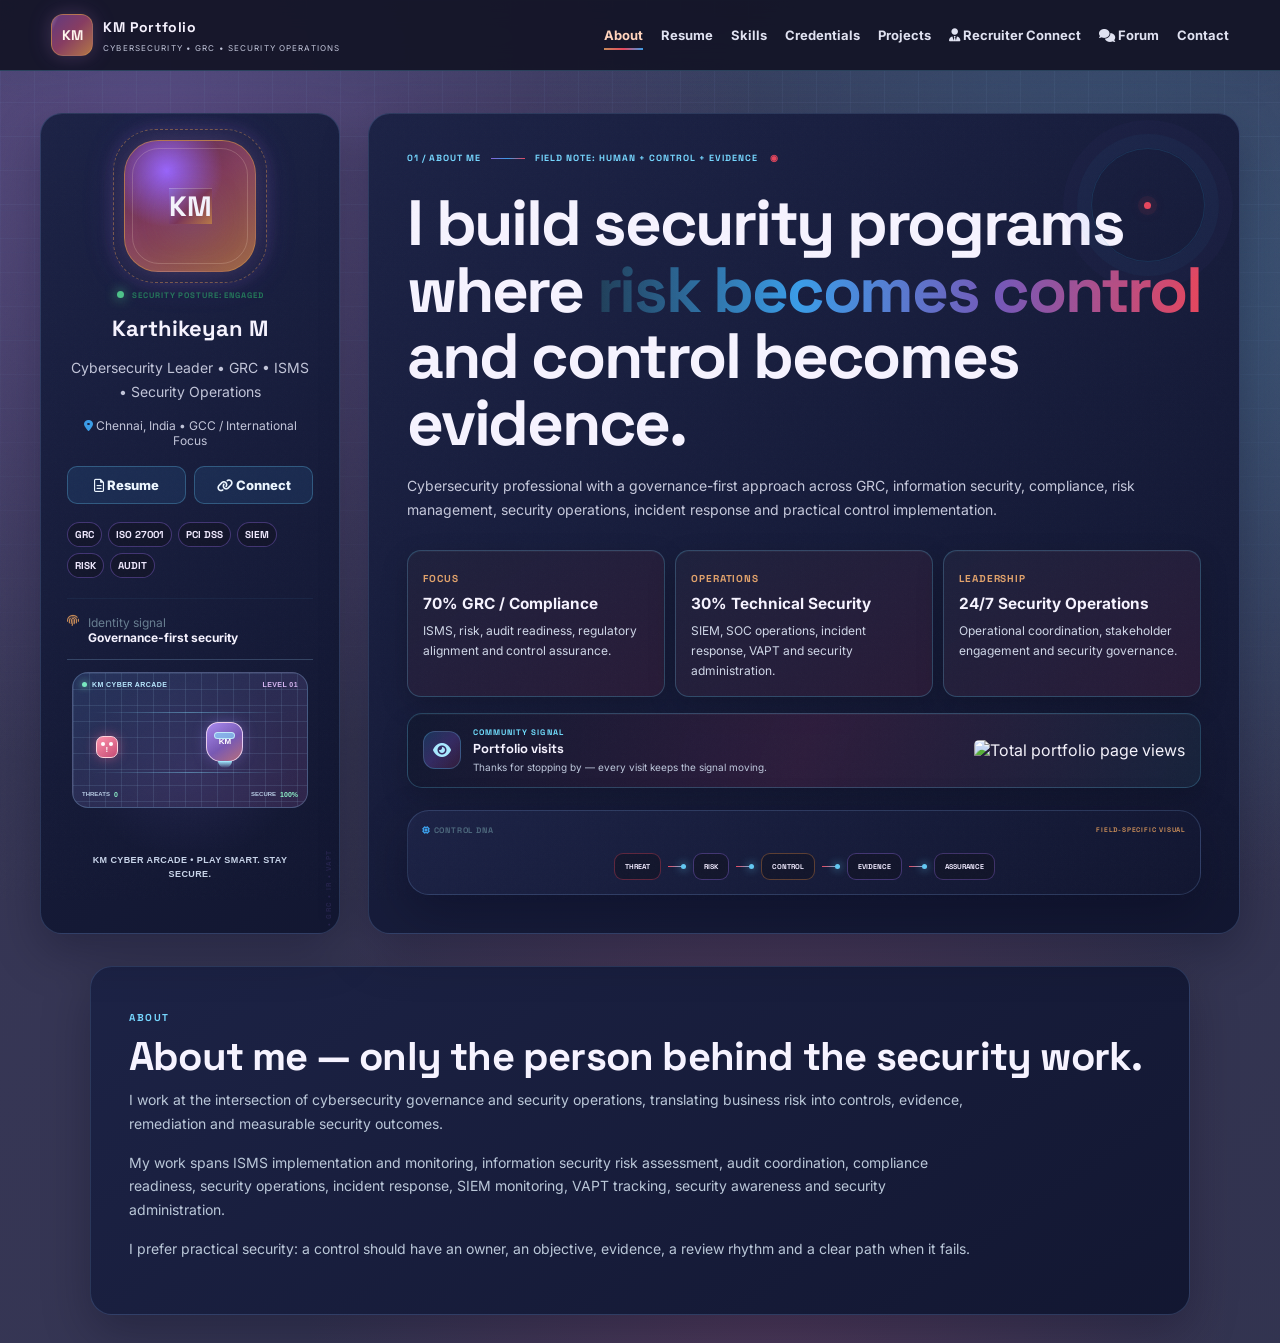
==== commit 4c2ae4a8: "Add files via upload" ====
--- a/index.html
+++ b/index.html
@@ -49,16 +49,20 @@
     </div>
     <div class="v11-profile-tags"><span>GRC</span><span>ISO 27001</span><span>PCI DSS</span><span>SIEM</span><span>RISK</span><span>AUDIT</span></div>
     <div class="v11-side-note"><i class="fa-solid fa-fingerprint"></i><span>Identity signal<br><b>Governance-first security</b></span></div>
-  <div class="km-cyber-mascot v21-phish-whack" aria-label="Funny KM cyber analyst blocks a phishing email">
-<div class="phish-playfield">
-<div class="playfield-top"><span class="live-dot"></span><span>KM MINI SOC</span><span class="playfield-mode">THREAT PATROL</span></div>
-<div class="mail-alert"><b>!</b><small>PHISH!</small></div><div class="mail-trail"></div>
-<div class="km-analyst"><span class="analyst-antenna"></span><span class="analyst-eye eye-left"></span><span class="analyst-eye eye-right"></span><span class="analyst-cheek cheek-left"></span><span class="analyst-cheek cheek-right"></span><span class="analyst-grin"></span><span class="analyst-badge">KM</span><span class="analyst-arm"></span><span class="analyst-bat">🛡</span></div>
-<div class="spam-bin"><span>SPAM</span><i></i><i></i><i></i></div><div class="caught-stamp">BLOCKED! ✓</div>
-<div class="mini-confetti confetti-a">✦</div><div class="mini-confetti confetti-b">✧</div><div class="mini-confetti confetti-c">✦</div><div class="playfield-floor"></div>
-</div>
-<div class="phish-caption"><span class="phish-phase-alert">PHISHING EMAIL DETECTED 👀</span><span class="phish-phase-chase">KM: NOT TODAY, SPAMMER!</span><span class="phish-phase-block">BONK! THREAT BLOCKED ✓</span></div>
-<div class="mascot-caption">KM CYBER-BUDDY • CLICK LESS, VERIFY MORE</div></div></aside>
+  <div class="km-cyber-mascot v21-arcade-defense" aria-label="Animated cybersecurity arcade: detect, trap and restore">
+  <div class="arcade-stage">
+    <div class="arcade-header"><span class="arcade-live"><i></i> KM CYBER ARCADE</span><span class="arcade-level">LEVEL 01</span></div>
+    <div class="arcade-lane lane-top"></div><div class="arcade-lane lane-bottom"></div>
+    <div class="arcade-baddie"><span class="baddie-eye"></span><span class="baddie-eye"></span><b>!</b></div>
+    <div class="arcade-player"><span class="player-visor"></span><b>KM</b><i class="player-jet"></i></div>
+    <div class="arcade-trap"><span>TRAP</span><i></i><i></i><i></i></div>
+    <div class="arcade-boom">POOF!</div><div class="arcade-win">LEVEL CLEARED ✓</div>
+    <div class="arcade-pixel pixel-a">✦</div><div class="arcade-pixel pixel-b">✧</div><div class="arcade-pixel pixel-c">✦</div>
+    <div class="arcade-score"><span>THREATS</span><b>0</b><span>SECURE</span><b>100%</b></div>
+  </div>
+  <div class="arcade-caption"><span class="arcade-phase-one">A WILD THREAT APPEARS!</span><span class="arcade-phase-two">KM DEPLOYS THE CYBER-TRAP!</span><span class="arcade-phase-three">POOF! SYSTEM SAVED ✓</span></div>
+  <div class="mascot-caption">KM CYBER ARCADE • PLAY SMART. STAY SECURE.</div>
+</div></aside>
 
   <div class="v11-hero-main">
     <div class="v11-kicker"><span>01 / ABOUT ME</span><i></i><b>FIELD NOTE: HUMAN + CONTROL + EVIDENCE</b></div>
--- a/assets/css/style.css
+++ b/assets/css/style.css
@@ -952,3 +952,48 @@
 @keyframes phishAlert{0%,23%{opacity:1}24%,100%{opacity:0}}@keyframes phishChase{0%,25%,54%{opacity:0}30%,53%{opacity:1}56%,100%{opacity:0}}@keyframes phishBlock{0%,60%{opacity:0}66%,91%{opacity:1}100%{opacity:0}}
 @media(max-width:700px){.v21-phish-whack{padding:10px 2px 9px!important}.phish-playfield{height:120px;max-width:245px}.phish-caption{min-height:32px;font-size:9px}.v21-phish-whack .mascot-caption{font-size:9px!important}}
 @media(prefers-reduced-motion:reduce){.live-dot,.mail-alert,.mail-trail,.km-analyst,.analyst-arm,.analyst-bat,.caught-stamp,.mini-confetti,.phish-caption span{animation:none!important}.phish-phase-block{opacity:1!important}.mail-alert{opacity:0!important}.caught-stamp{opacity:1!important;transform:rotate(0) scale(1)}}
+
+/* V21 refinement: new arcade animation, distinct KM emblem, strict non-overlap layout */
+.v21-avatar{position:relative!important;isolation:isolate!important;display:grid!important;place-items:center!important;overflow:visible!important;background:transparent!important;border:0!important;border-radius:0!important;box-shadow:none!important;width:124px!important;height:124px!important;margin:0 auto 12px!important}
+.v21-avatar:before{content:"";position:absolute;inset:11px;border:1px solid rgba(119,214,248,.72);border-radius:27px 37px 24px 36px;transform:rotate(45deg);background:linear-gradient(145deg,rgba(82,156,211,.24),rgba(111,73,149,.28));box-shadow:0 0 22px rgba(91,187,235,.17),inset 0 0 18px rgba(181,139,241,.12);animation:avatarFrameSpin 16s linear infinite}
+.v21-avatar:after{content:"";position:absolute;inset:1px;border:1px dashed rgba(204,151,116,.65);border-radius:50%;animation:avatarOrbit 12s linear infinite}
+.avatar-core{position:relative;z-index:2;width:75px;height:75px;display:grid;place-items:center;clip-path:polygon(50% 0,91% 23%,91% 76%,50% 100%,9% 76%,9% 23%);background:linear-gradient(145deg,#62C5E9,#6E69BD 52%,#A64F7B);filter:drop-shadow(0 0 9px rgba(106,196,235,.45));}
+.avatar-core:before{content:"";position:absolute;inset:4px;clip-path:inherit;background:linear-gradient(145deg,#2C3458,#413253)}
+.avatar-mark{position:relative;z-index:2;font:900 22px/1 'Orbitron',sans-serif;letter-spacing:-.08em;color:#F4F6FF;text-shadow:0 0 10px rgba(145,219,255,.55)}
+.avatar-mark span{color:#9FE8FF}
+.avatar-scan{position:absolute;z-index:3;left:10px;right:10px;height:2px;top:15px;background:linear-gradient(90deg,transparent,#B6F5FF,transparent);box-shadow:0 0 8px #8EEBFF;animation:avatarScan 2.8s ease-in-out infinite}
+.avatar-circuit{position:absolute;z-index:1;width:22px;height:1px;background:#8EE4FF;box-shadow:0 0 5px rgba(142,228,255,.6)}
+.circuit-a{top:25px;left:0;transform:rotate(22deg)}.circuit-b{bottom:24px;right:0;transform:rotate(-22deg)}
+.avatar-node{position:absolute;z-index:4;width:7px;height:7px;border-radius:2px;background:#D9A47C;box-shadow:0 0 8px rgba(217,164,124,.7);animation:avatarNodeBlink 2.2s ease-in-out infinite}
+.node-a{top:13px;right:20px}.node-b{bottom:14px;left:19px;animation-delay:.7s}.node-c{top:59px;right:4px;animation-delay:1.2s}
+.avatar-status-dot{position:absolute;z-index:5;bottom:4px;right:18px;width:8px;height:8px;border-radius:50%;background:#78E9C0;border:2px solid #26304B;box-shadow:0 0 8px #78E9C0}
+.v21-arcade-defense{box-sizing:border-box;width:100%;height:auto!important;min-height:0!important;overflow:hidden;margin:14px 0 0!important;padding:12px 5px 10px!important;border-top:1px solid rgba(145,190,232,.25)}
+.arcade-stage{position:relative;isolation:isolate;width:100%;max-width:255px;height:136px;margin:0 auto;overflow:hidden;border:1px solid rgba(145,190,232,.3);border-radius:16px;background:linear-gradient(145deg,rgba(64,91,148,.38),rgba(109,67,125,.32))}
+.arcade-stage:before{content:"";position:absolute;inset:0;z-index:-1;background-image:linear-gradient(rgba(151,200,235,.13) 1px,transparent 1px),linear-gradient(90deg,rgba(151,200,235,.13) 1px,transparent 1px);background-size:16px 16px}
+.arcade-header{position:absolute;top:8px;left:9px;right:9px;display:flex;justify-content:space-between;color:#B9E8FF;font:700 7px/1.2 'Orbitron',sans-serif;letter-spacing:.06em}
+.arcade-live{display:flex;align-items:center;gap:5px}.arcade-live i{width:5px;height:5px;border-radius:50%;background:#78E9C0;box-shadow:0 0 7px #78E9C0;animation:arcadeBlink 1.3s infinite}.arcade-level{color:#D7B7F2}
+.arcade-lane{position:absolute;left:8%;right:8%;height:1px;background:linear-gradient(90deg,transparent,rgba(126,214,248,.45),transparent)}.lane-top{top:39px}.lane-bottom{bottom:34px}
+.arcade-baddie{position:absolute;left:10%;top:47%;width:22px;height:22px;border-radius:7px;background:linear-gradient(145deg,#FF91AB,#C54C75);border:1px solid #FFD3DE;box-shadow:0 0 12px rgba(255,108,150,.45);z-index:4;animation:baddieRun 6.8s ease-in-out infinite}
+.baddie-eye{position:absolute;top:5px;width:4px;height:4px;border-radius:50%;background:white}.baddie-eye:first-child{left:4px}.baddie-eye:nth-child(2){right:4px}.arcade-baddie b{position:absolute;left:8px;bottom:3px;color:white;font:bold 8px/1 sans-serif}
+.arcade-player{position:absolute;left:57%;top:37%;width:37px;height:40px;border-radius:12px 12px 15px 15px;background:linear-gradient(145deg,#A98AF0,#7859B4 55%,#B96E7B);border:1px solid rgba(255,232,255,.8);box-shadow:0 0 14px rgba(143,121,226,.4);display:grid;place-items:center;z-index:4;animation:playerDash 6.8s ease-in-out infinite}
+.arcade-player b{font:800 8px/1 'Orbitron',sans-serif;color:#FFF}.player-visor{position:absolute;left:7px;right:7px;top:9px;height:7px;border-radius:5px;background:rgba(136,226,255,.6);border:1px solid rgba(205,248,255,.8)}
+.player-jet{position:absolute;bottom:-7px;left:11px;width:14px;height:7px;border-radius:0 0 8px 8px;background:linear-gradient(#9FEAFF,transparent);animation:jetFlicker .22s ease-in-out infinite alternate}
+.arcade-trap{position:absolute;right:9%;top:34%;width:29px;height:51px;border:1px solid #91E8FF;border-radius:7px;background:rgba(79,169,207,.13);opacity:0;z-index:3;animation:trapDeploy 6.8s ease-in-out infinite}
+.arcade-trap span{position:absolute;left:0;right:0;top:-12px;text-align:center;color:#A5E9FF;font:700 6px/1 'Orbitron',sans-serif}.arcade-trap i{display:block;height:1px;margin:10px 4px;background:rgba(145,232,255,.6)}
+.arcade-boom{position:absolute;right:5%;top:18%;color:#FFD78F;font:900 10px/1 'Orbitron',sans-serif;opacity:0;transform:rotate(-9deg) scale(.5);animation:arcadeBoom 6.8s ease-in-out infinite;z-index:6}
+.arcade-win{position:absolute;right:5%;top:18%;padding:5px 6px;border-radius:6px;border:1px solid #78E9C0;background:rgba(35,111,94,.94);color:#C8FFEA;font:900 6px/1 'Orbitron',sans-serif;opacity:0;animation:arcadeWin 6.8s ease-in-out infinite;z-index:6}
+.arcade-pixel{position:absolute;z-index:6;color:#FFD48E;font-size:13px;opacity:0;animation:arcadeConfetti 6.8s ease-out infinite}.pixel-a{left:24%;top:21%}.pixel-b{right:24%;top:29%;animation-delay:.2s;color:#9CEBFF}.pixel-c{left:70%;bottom:22%;animation-delay:.4s;color:#BCA4FF}
+.arcade-score{position:absolute;bottom:9px;left:9px;right:9px;display:flex;align-items:center;gap:4px;font:700 6px/1 'Orbitron',sans-serif;color:#B8CBE4}.arcade-score b{color:#8DF1C8;font-size:7px}.arcade-score span:nth-of-type(2){margin-left:auto}
+.arcade-caption{position:relative;min-height:30px;margin:8px auto 0;max-width:280px;text-align:center;font:700 9px/1.55 'Orbitron',sans-serif;letter-spacing:.025em}.arcade-caption span{position:absolute;left:0;right:0;top:0;opacity:0;white-space:normal}
+.arcade-phase-one{color:#FFB4C8;animation:arcadePhase1 6.8s linear infinite}.arcade-phase-two{color:#B7E9FF;animation:arcadePhase2 6.8s linear infinite}.arcade-phase-three{color:#91F2C8;animation:arcadePhase3 6.8s linear infinite}
+.v21-arcade-defense .mascot-caption{font-size:9px!important;line-height:1.6!important;letter-spacing:.045em;color:#C9D5EA;margin:7px 0 0!important;white-space:normal!important;text-align:center}
+@keyframes avatarFrameSpin{to{transform:rotate(405deg)}}@keyframes avatarOrbit{to{transform:rotate(360deg)}}@keyframes avatarScan{0%,100%{top:13px;opacity:.35}50%{top:58px;opacity:1}}@keyframes avatarNodeBlink{0%,100%{opacity:.45;transform:scale(.8)}50%{opacity:1;transform:scale(1.2)}}
+@keyframes arcadeBlink{50%{opacity:.35}}@keyframes baddieRun{0%,7%{left:10%;top:47%;transform:rotate(0)}20%{left:27%;top:34%;transform:rotate(18deg)}34%{left:47%;top:52%;transform:rotate(-20deg)}44%,53%{left:70%;top:43%;transform:rotate(0)}61%,100%{left:79%;top:46%;transform:scale(.1);opacity:0}}
+@keyframes playerDash{0%,10%{left:57%;top:37%;transform:translateY(0)}22%{left:39%;top:34%;transform:translateY(-6px) rotate(-8deg)}36%{left:55%;top:40%;transform:translateY(2px) rotate(8deg)}46%,57%{left:69%;top:36%;transform:translateY(-4px) rotate(0)}65%,82%{left:69%;top:36%;transform:translateY(0)}100%{left:57%;top:37%;transform:translateY(0)}}
+@keyframes trapDeploy{0%,38%{opacity:0;transform:scaleY(.3)}45%,65%{opacity:1;transform:scaleY(1)}75%,100%{opacity:.2;transform:scaleY(.7)}}@keyframes jetFlicker{to{opacity:.35;transform:scaleY(.55)}}
+@keyframes arcadeBoom{0%,55%{opacity:0;transform:rotate(-9deg) scale(.5)}61%,72%{opacity:1;transform:rotate(-9deg) scale(1.1)}80%,100%{opacity:0;transform:rotate(-9deg) scale(.6)}}
+@keyframes arcadeWin{0%,66%{opacity:0;transform:translateY(4px) scale(.7)}73%,91%{opacity:1;transform:translateY(0) scale(1)}100%{opacity:0}}
+@keyframes arcadeConfetti{0%,68%{opacity:0;transform:translateY(5px) scale(.3)}76%,87%{opacity:1;transform:translateY(-7px) scale(1) rotate(45deg)}95%,100%{opacity:0;transform:translateY(-13px) scale(.5)}}
+@keyframes arcadePhase1{0%,24%{opacity:1}26%,100%{opacity:0}}@keyframes arcadePhase2{0%,26%,59%{opacity:0}32%,57%{opacity:1}61%,100%{opacity:0}}@keyframes arcadePhase3{0%,64%{opacity:0}71%,94%{opacity:1}100%{opacity:0}}
+@media(max-width:700px){.v21-avatar{width:108px!important;height:108px!important}.avatar-core{width:68px;height:68px}.v21-arcade-defense{padding:10px 2px 9px!important}.arcade-stage{height:130px;max-width:245px}.arcade-caption{min-height:32px;font-size:9px}.v21-arcade-defense .mascot-caption{font-size:9px!important}}
+@media(prefers-reduced-motion:reduce){.v21-avatar:before,.v21-avatar:after,.avatar-scan,.avatar-node,.arcade-live i,.arcade-baddie,.arcade-player,.player-jet,.arcade-trap,.arcade-boom,.arcade-win,.arcade-pixel,.arcade-caption span{animation:none!important}.arcade-phase-three{opacity:1!important}.arcade-win{opacity:1!important}.arcade-baddie{opacity:0!important}}
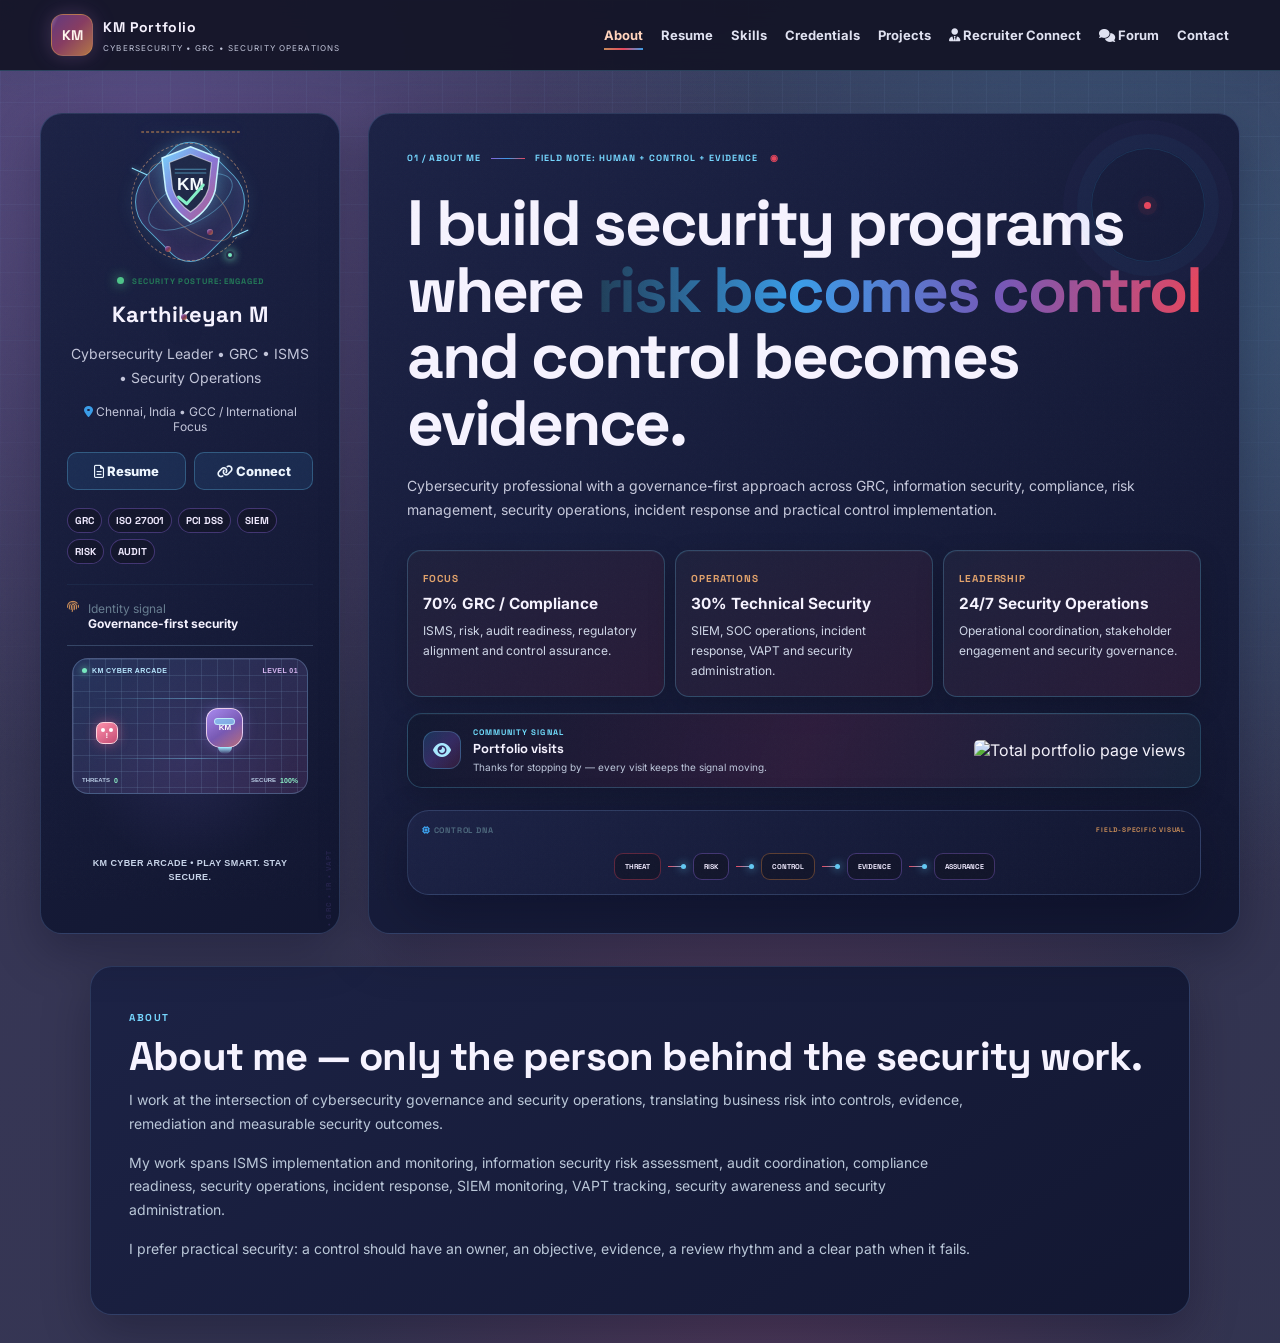
==== commit b69f4dda: "Add files via upload" ====
--- a/index.html
+++ b/index.html
@@ -38,7 +38,22 @@
 <div class="page-panel" data-page="about">
 <section class="v11-shell v11-hero">
   <aside class="v11-profile-card">
-    <div class="v11-avatar"><span>KM</span><i></i></div>
+    <div class="v11-avatar v21-icon-refresh" aria-label="Animated KM cyber shield icon">
+  <div class="icon-orbit icon-orbit-one"></div><div class="icon-orbit icon-orbit-two"></div>
+  <div class="icon-circuit circuit-left"></div><div class="icon-circuit circuit-right"></div>
+  <div class="icon-shield">
+    <svg viewBox="0 0 100 112" role="img" aria-label="KM shield">
+      <defs><linearGradient id="kmShieldGradient" x1="0" y1="0" x2="1" y2="1"><stop offset="0%" stop-color="#75D9FF"/><stop offset="52%" stop-color="#8877D9"/><stop offset="100%" stop-color="#B65C82"/></linearGradient></defs>
+      <path d="M50 5 L88 20 L83 63 Q76 88 50 105 Q24 88 17 63 L12 20 Z" fill="url(#kmShieldGradient)" stroke="#C7F3FF" stroke-width="2"/>
+      <path d="M50 15 L78 26 L74 61 Q68 80 50 92 Q32 80 26 61 L22 26 Z" fill="#202A49" stroke="rgba(255,255,255,.55)" stroke-width="1.5"/>
+      <path d="M29 35 H71 M29 40 H71" stroke="#6FD9FF" stroke-width="1.5" opacity=".55"/>
+      <text x="50" y="62" text-anchor="middle" font-family="Orbitron, sans-serif" font-weight="900" font-size="23" fill="#F5FBFF">KM</text>
+      <path d="M34 72 L45 81 L67 56" fill="none" stroke="#85F0C8" stroke-width="4" stroke-linecap="round" stroke-linejoin="round"/>
+    </svg><i class="icon-shield-scan"></i>
+  </div>
+  <span class="icon-node icon-node-one"></span><span class="icon-node icon-node-two"></span><span class="icon-node icon-node-three"></span>
+  <span class="avatar-status-dot"></span>
+</div>
     <div class="v11-status"><span></span> SECURITY POSTURE: ENGAGED</div>
     <h1>Karthikeyan M</h1>
     <p class="v11-role">Cybersecurity Leader • GRC • ISMS • Security Operations</p>
--- a/assets/css/style.css
+++ b/assets/css/style.css
@@ -997,3 +997,102 @@
 @keyframes arcadePhase1{0%,24%{opacity:1}26%,100%{opacity:0}}@keyframes arcadePhase2{0%,26%,59%{opacity:0}32%,57%{opacity:1}61%,100%{opacity:0}}@keyframes arcadePhase3{0%,64%{opacity:0}71%,94%{opacity:1}100%{opacity:0}}
 @media(max-width:700px){.v21-avatar{width:108px!important;height:108px!important}.avatar-core{width:68px;height:68px}.v21-arcade-defense{padding:10px 2px 9px!important}.arcade-stage{height:130px;max-width:245px}.arcade-caption{min-height:32px;font-size:9px}.v21-arcade-defense .mascot-caption{font-size:9px!important}}
 @media(prefers-reduced-motion:reduce){.v21-avatar:before,.v21-avatar:after,.avatar-scan,.avatar-node,.arcade-live i,.arcade-baddie,.arcade-player,.player-jet,.arcade-trap,.arcade-boom,.arcade-win,.arcade-pixel,.arcade-caption span{animation:none!important}.arcade-phase-three{opacity:1!important}.arcade-win{opacity:1!important}.arcade-baddie{opacity:0!important}}
+
+
+/* V21 final mobile overlap correction: captions flow in normal document layout */
+.v21-arcade-defense{
+  display:block!important;
+  position:relative!important;
+  height:auto!important;
+  min-height:0!important;
+  overflow:visible!important;
+  padding-bottom:14px!important;
+}
+.arcade-stage{
+  display:block!important;
+  position:relative!important;
+  flex:none!important;
+  clear:both!important;
+  margin-bottom:0!important;
+}
+.arcade-caption{
+  display:flex!important;
+  flex-direction:column!important;
+  align-items:center!important;
+  justify-content:center!important;
+  gap:3px!important;
+  position:relative!important;
+  inset:auto!important;
+  width:100%!important;
+  max-width:100%!important;
+  height:auto!important;
+  min-height:0!important;
+  margin:10px auto 0!important;
+  padding:0 6px!important;
+  box-sizing:border-box!important;
+  text-align:center!important;
+  overflow:visible!important;
+  line-height:1.45!important;
+}
+.arcade-caption span{
+  position:static!important;
+  inset:auto!important;
+  display:block!important;
+  width:100%!important;
+  height:auto!important;
+  min-height:12px!important;
+  margin:0!important;
+  padding:0!important;
+  white-space:normal!important;
+  overflow-wrap:anywhere!important;
+  word-break:normal!important;
+  opacity:0!important;
+  line-height:1.45!important;
+}
+.arcade-phase-one{animation:arcadePhase1 6.8s linear infinite!important}
+.arcade-phase-two{animation:arcadePhase2 6.8s linear infinite!important}
+.arcade-phase-three{animation:arcadePhase3 6.8s linear infinite!important}
+.v21-arcade-defense .mascot-caption{
+  position:relative!important;
+  display:block!important;
+  width:100%!important;
+  height:auto!important;
+  min-height:0!important;
+  margin:8px auto 0!important;
+  padding:0 5px!important;
+  box-sizing:border-box!important;
+  text-align:center!important;
+  white-space:normal!important;
+  overflow-wrap:anywhere!important;
+  line-height:1.55!important;
+  font-size:9px!important;
+}
+@media(max-width:700px){
+  .v21-arcade-defense{padding:10px 2px 14px!important}
+  .arcade-stage{height:130px!important;margin:0 auto!important}
+  .arcade-caption{gap:4px!important;margin-top:10px!important}
+  .arcade-caption span{min-height:13px!important;font-size:9px!important}
+  .v21-arcade-defense .mascot-caption{font-size:9px!important;line-height:1.55!important;margin-top:9px!important}
+}
+@media(prefers-reduced-motion:reduce){
+  .arcade-caption span{animation:none!important;opacity:0!important}
+  .arcade-caption .arcade-phase-three{opacity:1!important}
+}
+
+/* V21 icon refresh: shield-core identity, separate from animation and layout */
+.v11-avatar.v21-icon-refresh{position:relative!important;isolation:isolate!important;display:grid!important;place-items:center!important;width:124px!important;height:124px!important;margin:0 auto 12px!important;overflow:visible!important;background:transparent!important;border:0!important;border-radius:0!important;box-shadow:none!important}
+.v11-avatar.v21-icon-refresh:before{content:"";position:absolute;inset:12px;border:1px solid rgba(111,217,255,.72);border-radius:25px 38px 26px 38px;transform:rotate(45deg);background:linear-gradient(145deg,rgba(82,156,211,.18),rgba(111,73,149,.25));box-shadow:0 0 20px rgba(91,187,235,.16),inset 0 0 15px rgba(181,139,241,.1);animation:kmIconFrame 18s linear infinite}
+.v11-avatar.v21-icon-refresh:after{content:"";position:absolute;inset:3px;border:1px dashed rgba(204,151,116,.62);border-radius:50%;animation:kmIconOrbit 14s linear infinite}
+.icon-shield{position:relative;z-index:2;width:75px;height:84px;display:grid;place-items:center;filter:drop-shadow(0 0 9px rgba(106,196,235,.42));animation:kmShieldFloat 3.8s ease-in-out infinite}
+.icon-shield svg{width:100%;height:100%;overflow:visible}
+.icon-shield-scan{position:absolute;left:23%;right:23%;top:23%;height:2px;background:linear-gradient(90deg,transparent,#D4FAFF,transparent);box-shadow:0 0 8px #8EEBFF;animation:kmShieldScan 2.6s ease-in-out infinite}
+.icon-orbit{position:absolute;z-index:1;border:1px solid rgba(117,217,255,.4);border-radius:50%;width:93px;height:42px;transform:rotate(-28deg);animation:kmIconOrbit 10s linear infinite}
+.icon-orbit-two{width:105px;height:48px;transform:rotate(42deg);border-color:rgba(205,151,116,.42);animation-direction:reverse;animation-duration:13s}
+.icon-circuit{position:absolute;z-index:1;width:17px;height:1px;background:#8EE4FF;box-shadow:0 0 5px rgba(142,228,255,.55)}
+.circuit-left{top:31px;left:3px;transform:rotate(24deg)}.circuit-right{bottom:30px;right:3px;transform:rotate(-24deg)}
+.icon-node{position:absolute;z-index:4;width:6px;height:6px;border-radius:50%;background:#D9A47C;box-shadow:0 0 8px rgba(217,164,124,.75);animation:kmIconNode 2.4s ease-in-out infinite}
+.icon-node-one{top:14px;right:22px}.icon-node-two{bottom:15px;left:20px;animation-delay:.8s}.icon-node-three{top:59px;right:6px;animation-delay:1.4s}
+.v11-avatar.v21-icon-refresh .avatar-status-dot{position:absolute;z-index:5;bottom:5px;right:18px;width:8px;height:8px;border-radius:50%;background:#78E9C0;border:2px solid #26304B;box-shadow:0 0 8px #78E9C0}
+@keyframes kmIconFrame{to{transform:rotate(405deg)}}@keyframes kmIconOrbit{to{transform:rotate(332deg)}}@keyframes kmShieldFloat{0%,100%{transform:translateY(0)}50%{transform:translateY(-4px)}}@keyframes kmShieldScan{0%,100%{top:22%;opacity:.25}50%{top:70%;opacity:1}}@keyframes kmIconNode{0%,100%{opacity:.45;transform:scale(.8)}50%{opacity:1;transform:scale(1.25)}}
+@media(max-width:700px){.v11-avatar.v21-icon-refresh{width:108px!important;height:108px!important}.icon-shield{width:66px;height:74px}.icon-orbit{width:83px;height:37px}.icon-orbit-two{width:93px;height:42px}}
+@media(prefers-reduced-motion:reduce){.v11-avatar.v21-icon-refresh:before,.v11-avatar.v21-icon-refresh:after,.icon-orbit,.icon-shield,.icon-shield-scan,.icon-node{animation:none!important}}
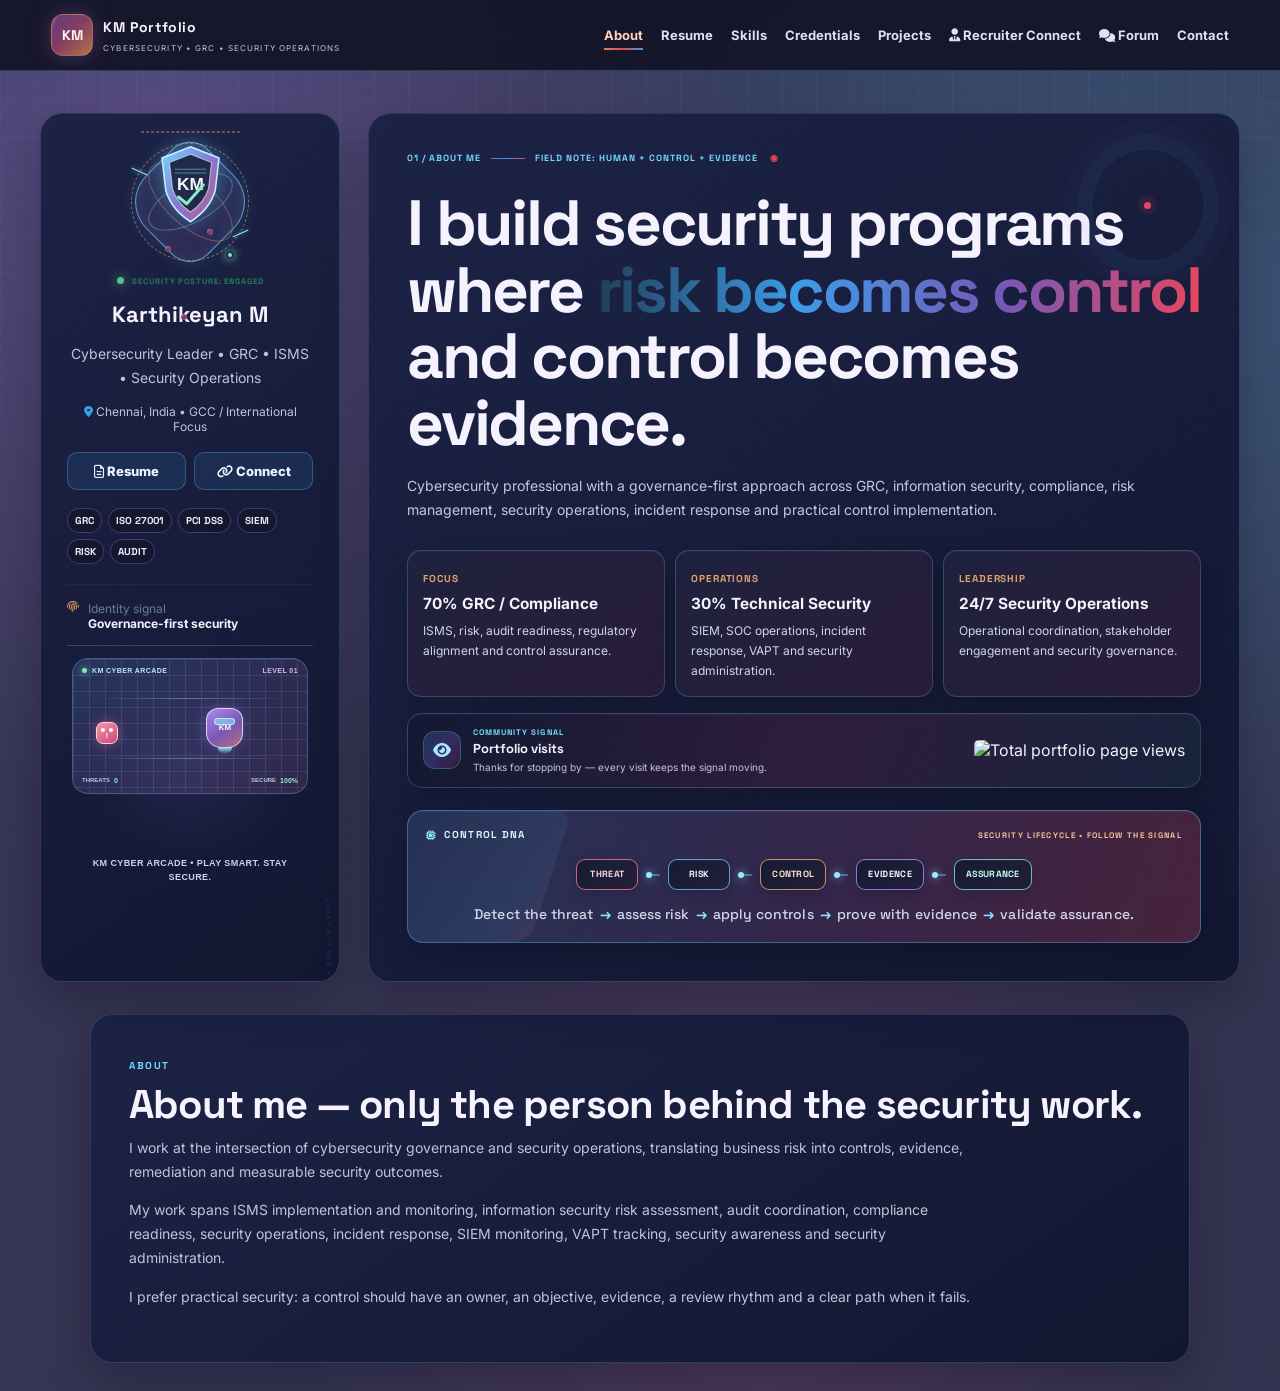
==== commit ccf21089: "Add files via upload" ====
--- a/index.html
+++ b/index.html
@@ -94,11 +94,12 @@
       <img class="visitor-count-badge" src="https://visitor-badge.laobi.icu/badge?page_id=karthikmani24.github.io.Portfolio_Karthikeyan-M&amp;left_text=Portfolio%20Views&amp;left_color=%2323213B&amp;right_color=%233B9DE8" alt="Total portfolio page views" loading="eager" referrerpolicy="no-referrer">
     </div>
     <div class="v11-command">
-      <div class="command-head"><span><i class="fa-solid fa-microchip"></i> CONTROL DNA</span><small>FIELD-SPECIFIC VISUAL</small></div>
+      <div class="command-head"><span><i class="fa-solid fa-microchip"></i> CONTROL DNA</span><small>SECURITY LIFECYCLE • FOLLOW THE SIGNAL</small></div>
       <div class="dna">
         <span class="dna-node n1">THREAT</span><i></i><span class="dna-node n2">RISK</span><i></i><span class="dna-node n3">CONTROL</span><i></i><span class="dna-node n4">EVIDENCE</span><i></i><span class="dna-node n5">ASSURANCE</span>
       </div>
-      <div class="dna-scan"></div>
+      <div class="dna-scan" aria-hidden="true"></div>
+      <p class="dna-explainer">Detect the threat <b>→</b> assess risk <b>→</b> apply controls <b>→</b> prove with evidence <b>→</b> validate assurance.</p>
     </div>
   </div>
 </section>
--- a/assets/css/style.css
+++ b/assets/css/style.css
@@ -1096,3 +1096,86 @@
 @keyframes kmIconFrame{to{transform:rotate(405deg)}}@keyframes kmIconOrbit{to{transform:rotate(332deg)}}@keyframes kmShieldFloat{0%,100%{transform:translateY(0)}50%{transform:translateY(-4px)}}@keyframes kmShieldScan{0%,100%{top:22%;opacity:.25}50%{top:70%;opacity:1}}@keyframes kmIconNode{0%,100%{opacity:.45;transform:scale(.8)}50%{opacity:1;transform:scale(1.25)}}
 @media(max-width:700px){.v11-avatar.v21-icon-refresh{width:108px!important;height:108px!important}.icon-shield{width:66px;height:74px}.icon-orbit{width:83px;height:37px}.icon-orbit-two{width:93px;height:42px}}
 @media(prefers-reduced-motion:reduce){.v11-avatar.v21-icon-refresh:before,.v11-avatar.v21-icon-refresh:after,.icon-orbit,.icon-shield,.icon-shield-scan,.icon-node{animation:none!important}}
+
+
+/* V21 Control DNA clarity pass: stronger contrast, larger stages, animated signal */
+.v11-command{
+  position:relative!important;isolation:isolate!important;
+  min-height:116px!important;padding:16px 18px 15px!important;
+  border:1px solid rgba(105,200,242,.38)!important;border-radius:16px!important;
+  background:linear-gradient(110deg,rgba(38,52,88,.94),rgba(55,39,76,.95) 55%,rgba(77,37,61,.92))!important;
+  box-shadow:inset 0 1px 0 rgba(255,255,255,.06),0 12px 28px rgba(3,5,20,.22)!important;
+}
+.v11-command:before{
+  content:"";position:absolute;inset:0;z-index:-1;pointer-events:none;border-radius:inherit;
+  background:linear-gradient(110deg,transparent 0%,rgba(91,203,255,.08) 42%,rgba(190,118,168,.12) 50%,transparent 66%);
+  background-size:220% 100%;animation:dnaPanelSweep 7s ease-in-out infinite;
+}
+.command-head{
+  color:#EAF6FF!important;font-size:10px!important;line-height:1.5!important;
+  letter-spacing:.13em!important;align-items:center!important;gap:12px!important;
+}
+.command-head span{display:flex;align-items:center;gap:7px;color:#DDF4FF!important}
+.command-head i{color:#8DE4FF!important}
+.command-head small{font-size:8px!important;color:#F2C39B!important;text-align:right}
+.dna{
+  position:relative!important;display:flex!important;align-items:center!important;
+  justify-content:center!important;flex-wrap:wrap!important;gap:8px!important;
+  margin-top:15px!important;padding:2px 0!important;
+}
+.dna-node{
+  position:relative!important;z-index:2!important;display:inline-flex!important;
+  align-items:center!important;justify-content:center!important;
+  min-width:62px!important;min-height:31px!important;box-sizing:border-box!important;
+  padding:8px 11px!important;border-radius:9px!important;
+  background:linear-gradient(145deg,rgba(21,27,51,.98),rgba(34,31,59,.98))!important;
+  border:1px solid rgba(130,203,244,.55)!important;color:#F4F7FF!important;
+  font:800 9px/1.2 "Space Grotesk",sans-serif!important;letter-spacing:.035em!important;
+  text-align:center!important;white-space:nowrap!important;
+  box-shadow:0 4px 12px rgba(3,5,20,.18),inset 0 1px 0 rgba(255,255,255,.04)!important;
+  animation:dnaNodePulse 3.8s ease-in-out infinite!important;
+}
+.dna-node.n1{border-color:rgba(255,116,145,.8)!important;color:#FFD8E0!important}
+.dna-node.n2{border-color:rgba(108,205,255,.75)!important;animation-delay:.45s!important}
+.dna-node.n3{border-color:rgba(224,166,111,.85)!important;color:#FFE5C8!important;animation-delay:.9s!important}
+.dna-node.n4{border-color:rgba(169,145,255,.8)!important;animation-delay:1.35s!important}
+.dna-node.n5{border-color:rgba(120,236,194,.8)!important;color:#C9FFEB!important;animation-delay:1.8s!important}
+.dna i{
+  position:relative!important;display:block!important;flex:0 0 14px!important;width:14px!important;
+  height:2px!important;margin:0!important;background:rgba(110,207,248,.45)!important;
+  border-radius:4px!important;overflow:visible!important;
+}
+.dna i:after{
+  content:"";position:absolute;top:-2px;left:0;right:auto;width:6px;height:6px;border-radius:50%;
+  background:#9CEBFF!important;box-shadow:0 0 9px #63C8F2!important;
+  animation:dnaSignalTravel 1.8s linear infinite!important;
+}
+.dna i:nth-of-type(2):after{animation-delay:.25s!important}.dna i:nth-of-type(3):after{animation-delay:.5s!important}.dna i:nth-of-type(4):after{animation-delay:.75s!important}
+.dna-explainer{
+  margin:11px 0 0!important;text-align:center!important;color:#D0D9EC!important;
+  font:500 11px/1.55 "Space Grotesk",sans-serif!important;letter-spacing:.005em!important;
+}
+.dna-explainer b{color:#8FE2FF!important;font-weight:800!important;padding:0 2px}
+@keyframes dnaPanelSweep{0%,100%{background-position:100% 0;opacity:.55}50%{background-position:0 0;opacity:1}}
+@keyframes dnaNodePulse{0%,100%{transform:translateY(0);box-shadow:0 4px 12px rgba(3,5,20,.18),0 0 0 rgba(99,200,242,0)}50%{transform:translateY(-2px);box-shadow:0 7px 18px rgba(3,5,20,.25),0 0 13px rgba(99,200,242,.11)}}
+@keyframes dnaSignalTravel{0%{left:0;opacity:.35}45%{opacity:1}100%{left:calc(100% - 6px);opacity:.4}}
+@media(max-width:700px){
+ .v11-command{min-height:0!important;padding:14px 12px 13px!important;margin-top:18px!important}
+ .command-head{font-size:9px!important;letter-spacing:.08em!important}
+ .command-head small{max-width:42%;font-size:7px!important;line-height:1.4!important}
+ .dna{gap:5px!important;margin-top:13px!important}
+ .dna-node{min-width:0!important;min-height:30px!important;padding:8px 9px!important;font-size:9px!important}
+ .dna i{flex-basis:9px!important;width:9px!important}
+ .dna-explainer{font-size:11px!important;line-height:1.6!important;margin-top:10px!important}
+}
+@media(max-width:390px){
+ .v11-command{padding:12px 9px!important}
+ .dna{gap:4px!important}
+ .dna-node{padding:7px 6px!important;font-size:8px!important}
+ .dna i{flex-basis:6px!important;width:6px!important}
+ .command-head small{font-size:6.5px!important}
+ .dna-explainer{font-size:10px!important}
+}
+@media(prefers-reduced-motion:reduce){
+ .v11-command:before,.dna-node,.dna i:after{animation:none!important}
+}
